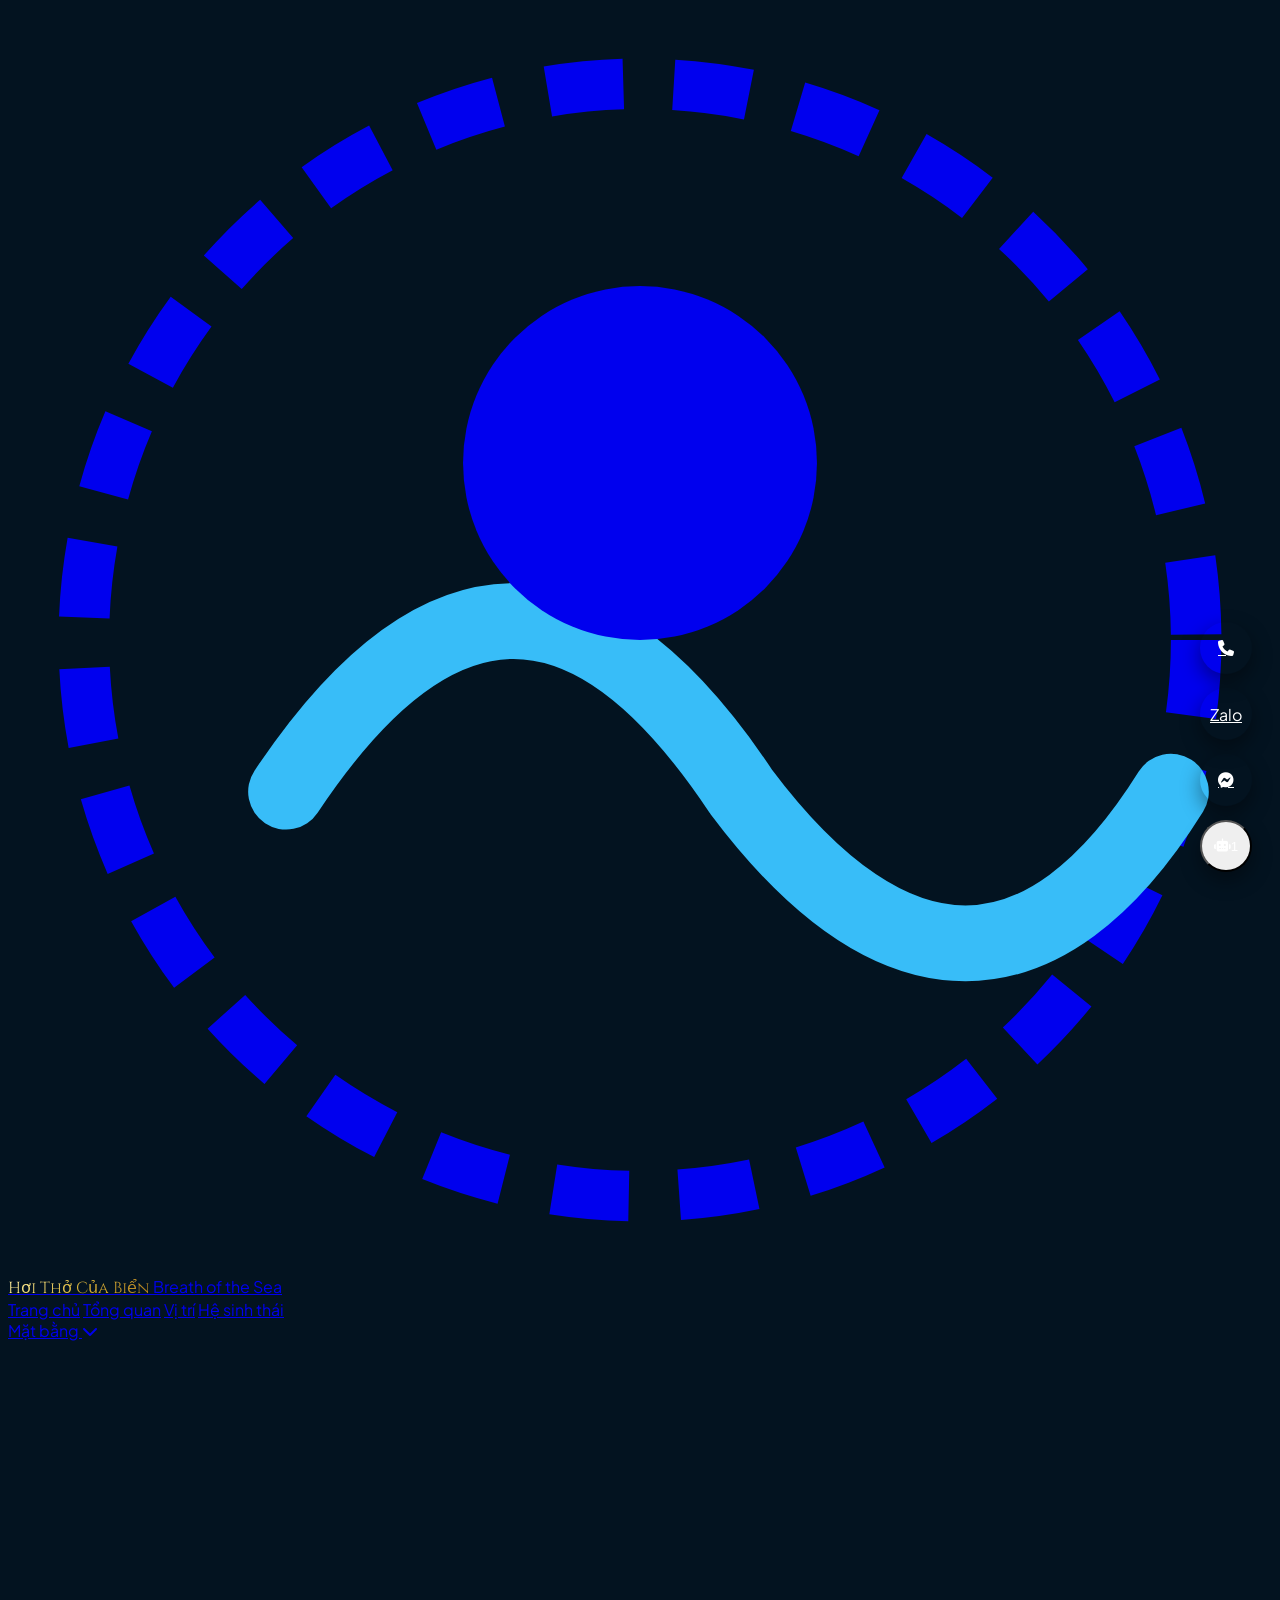
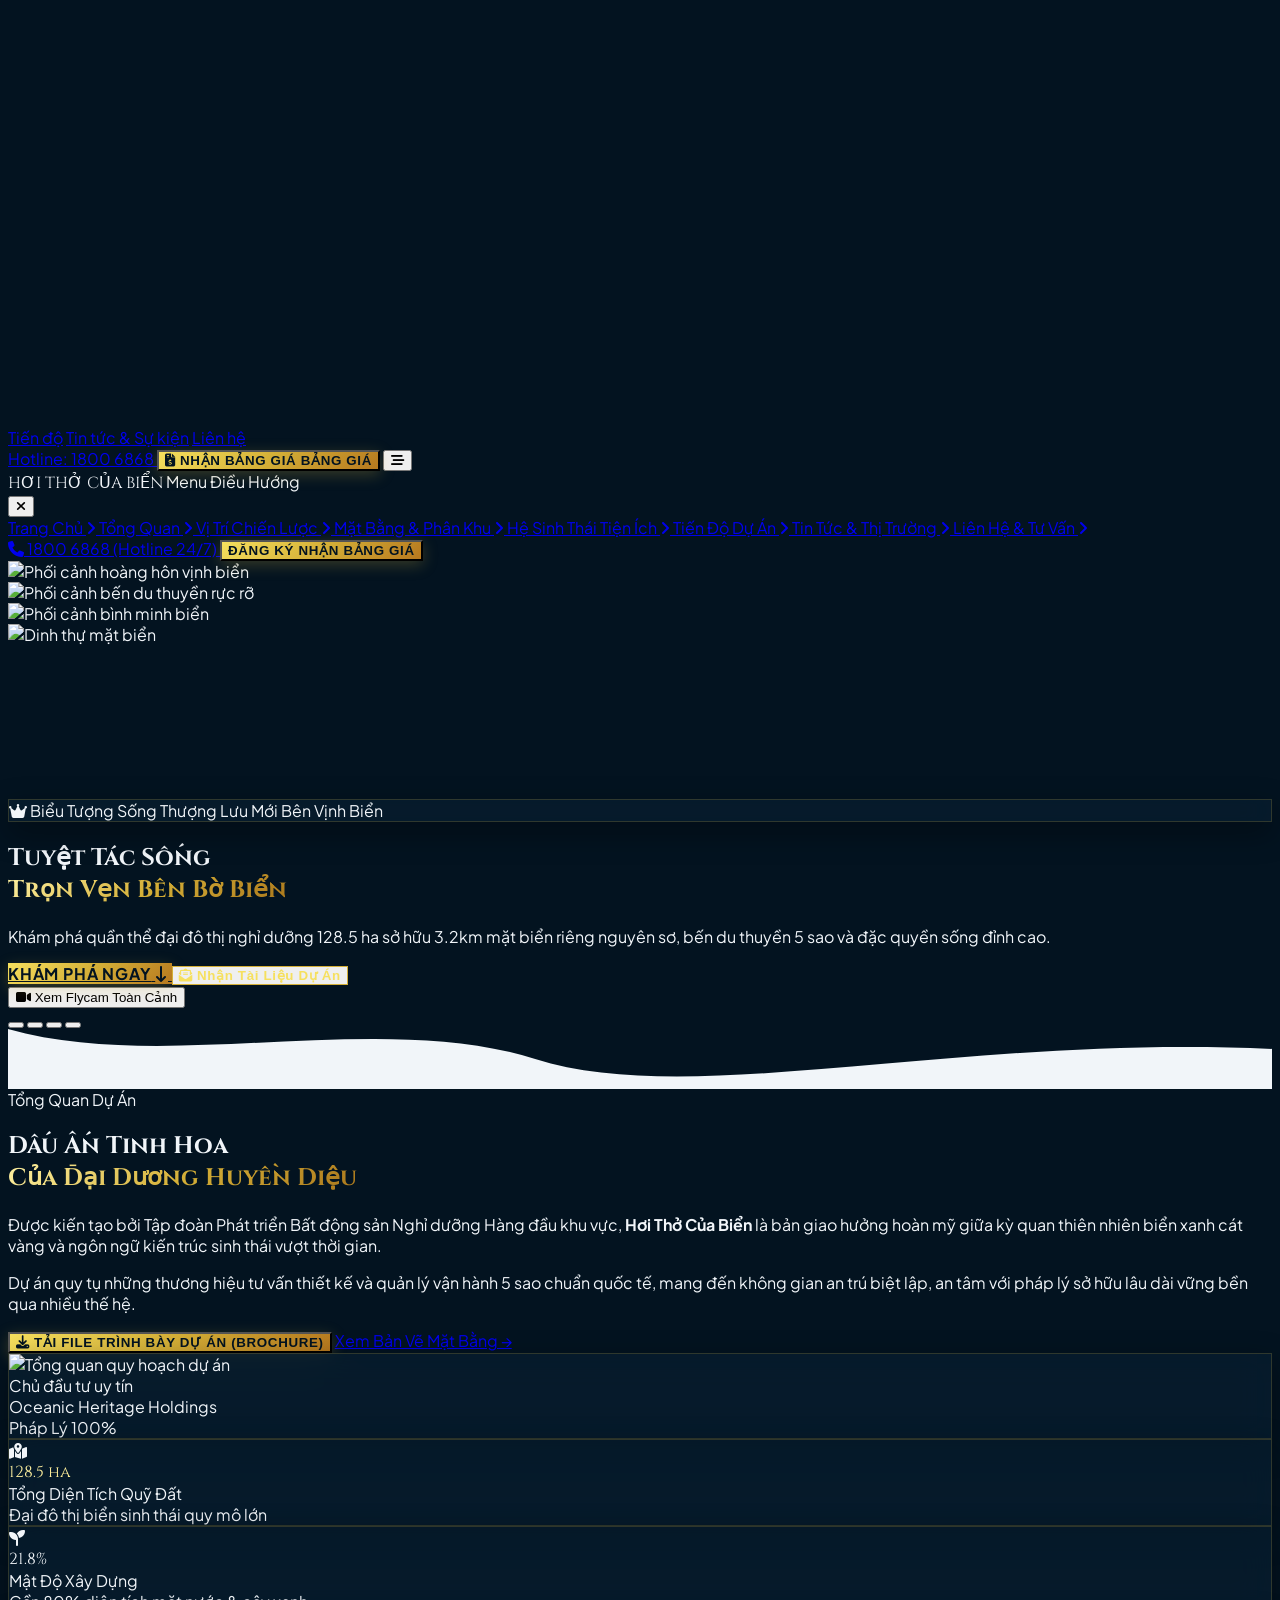
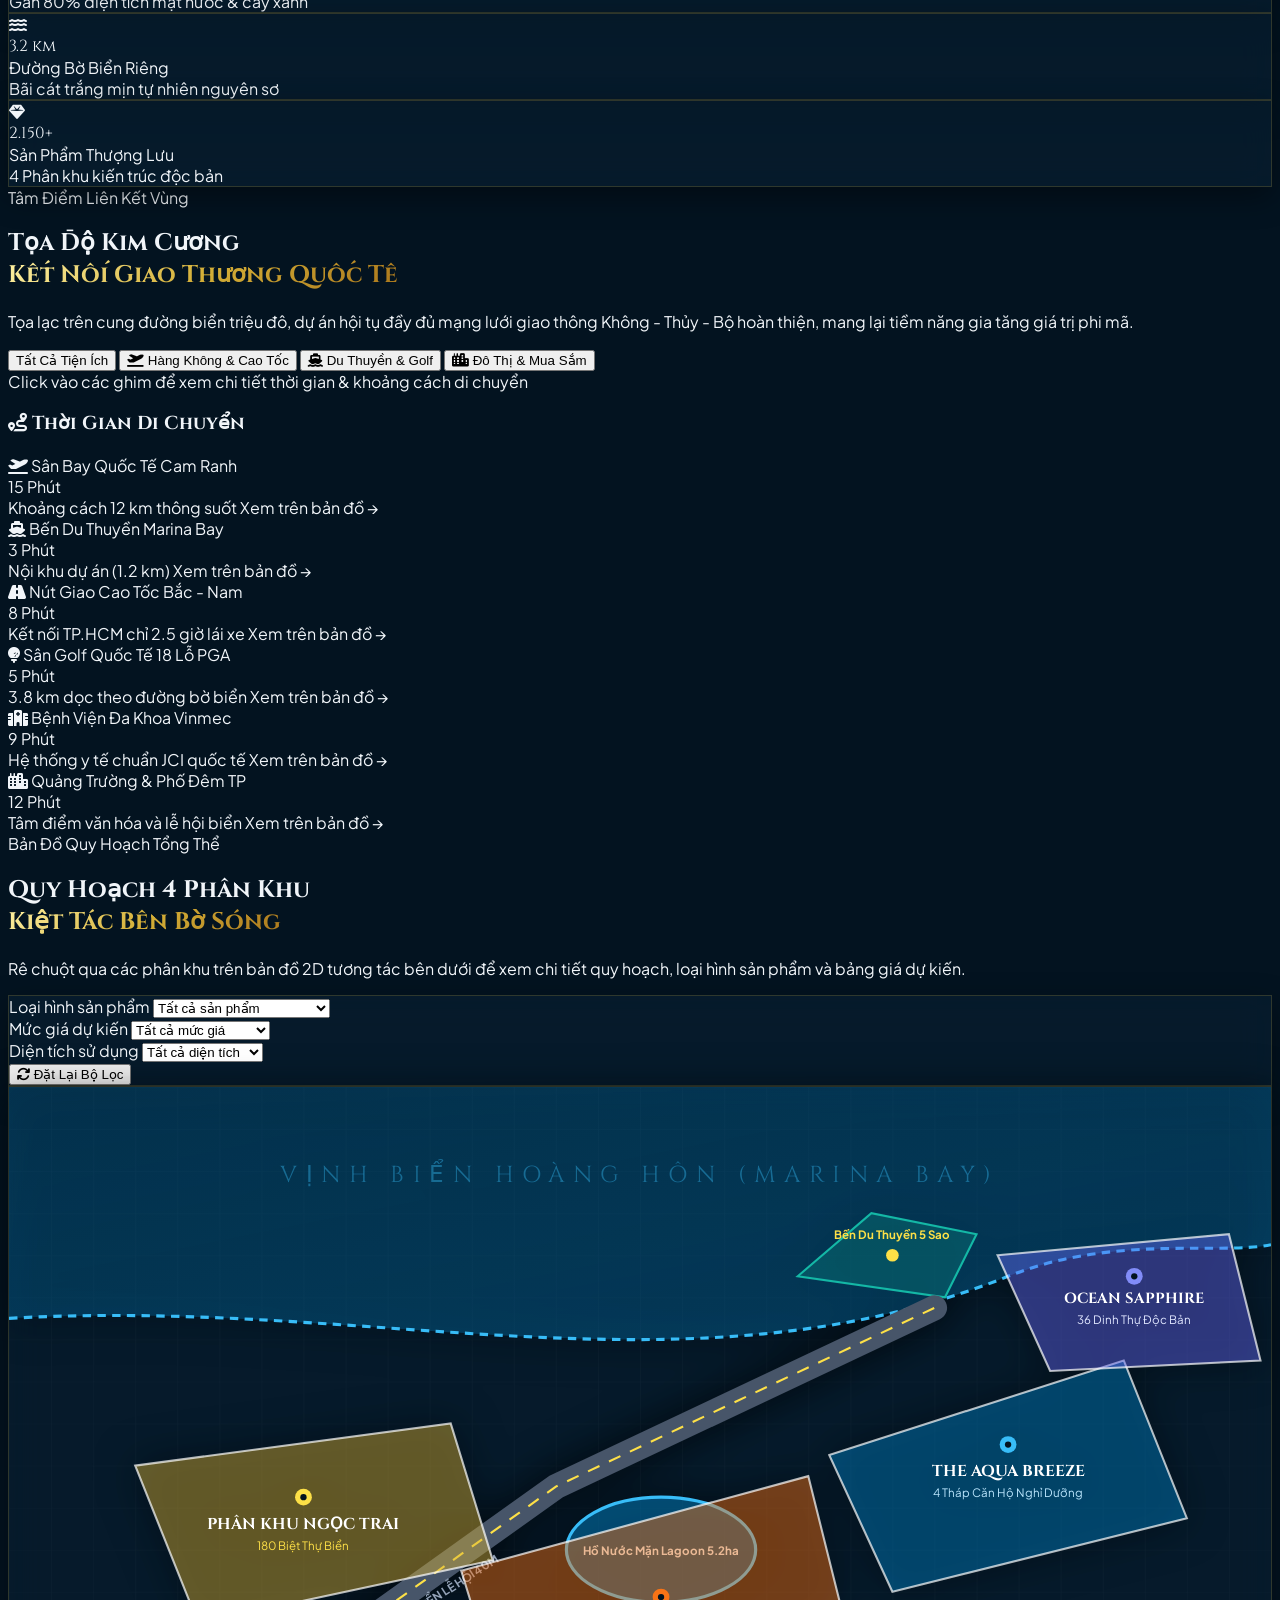
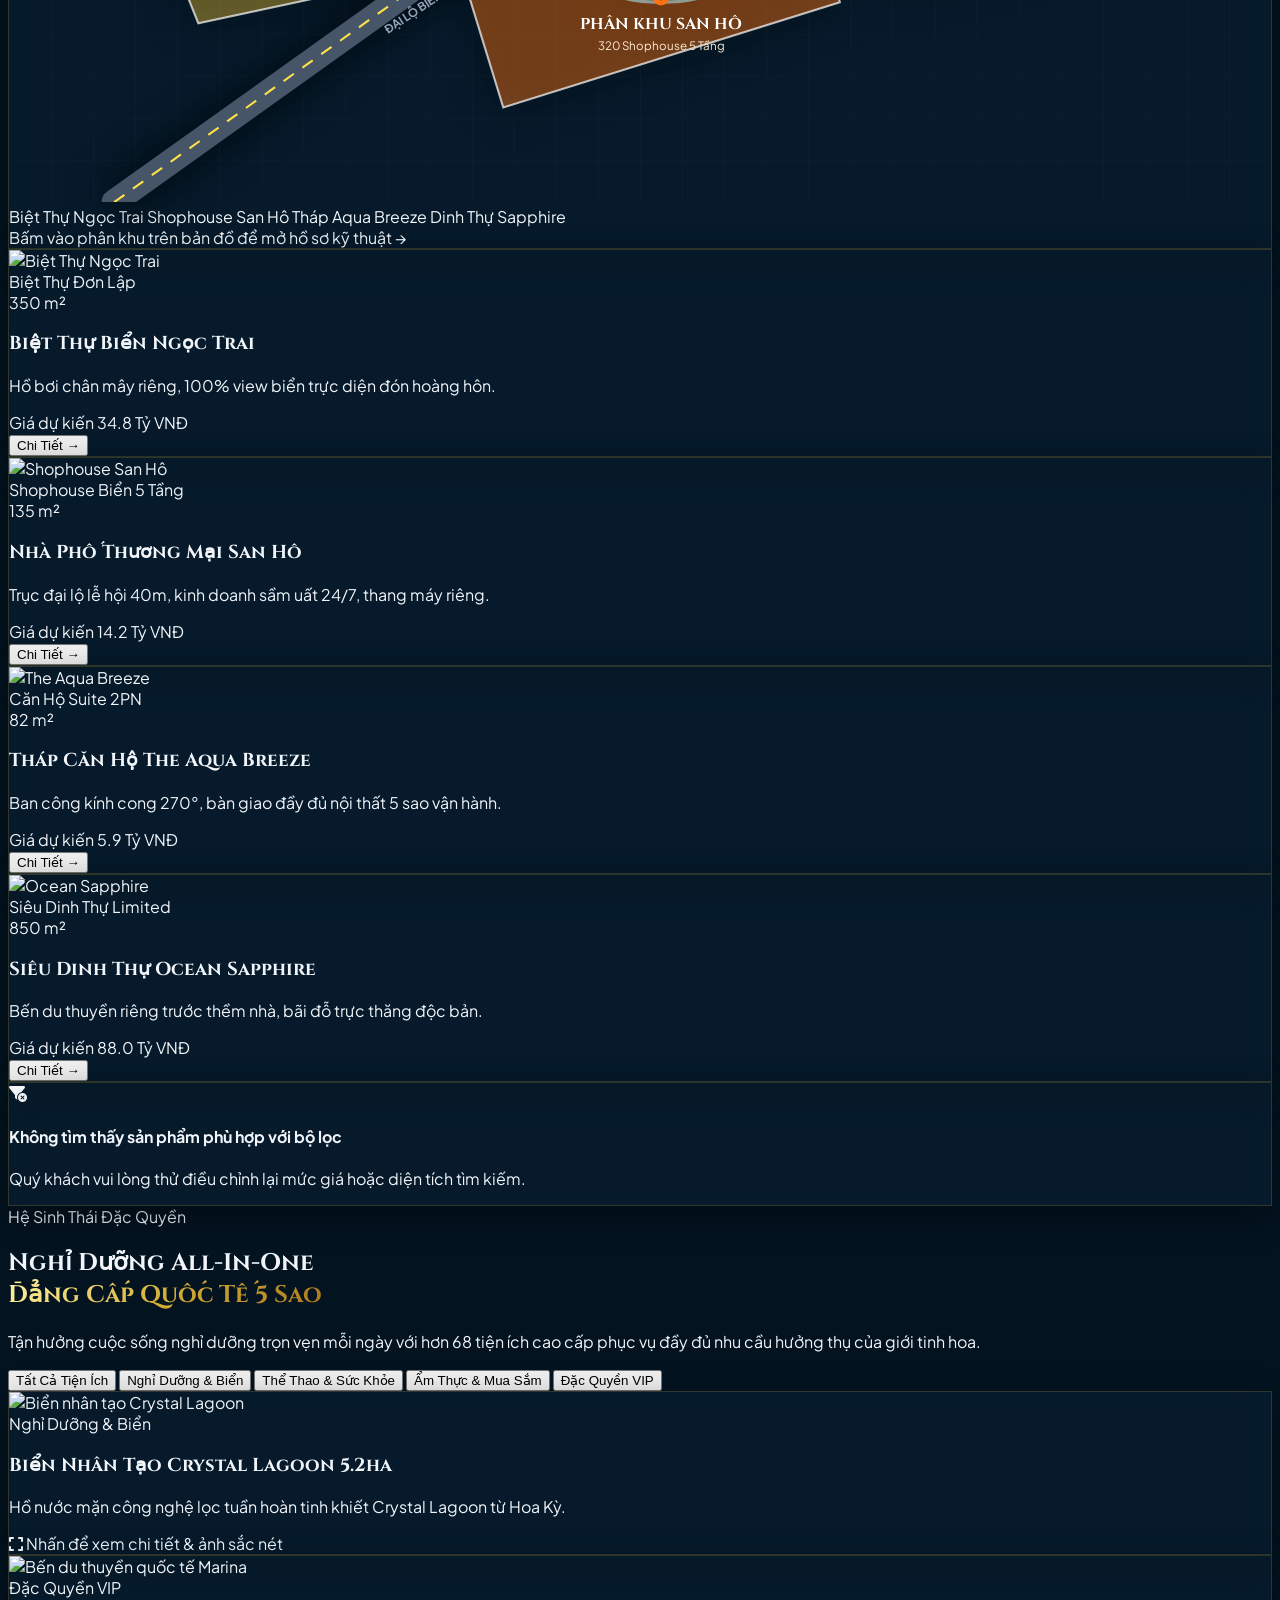
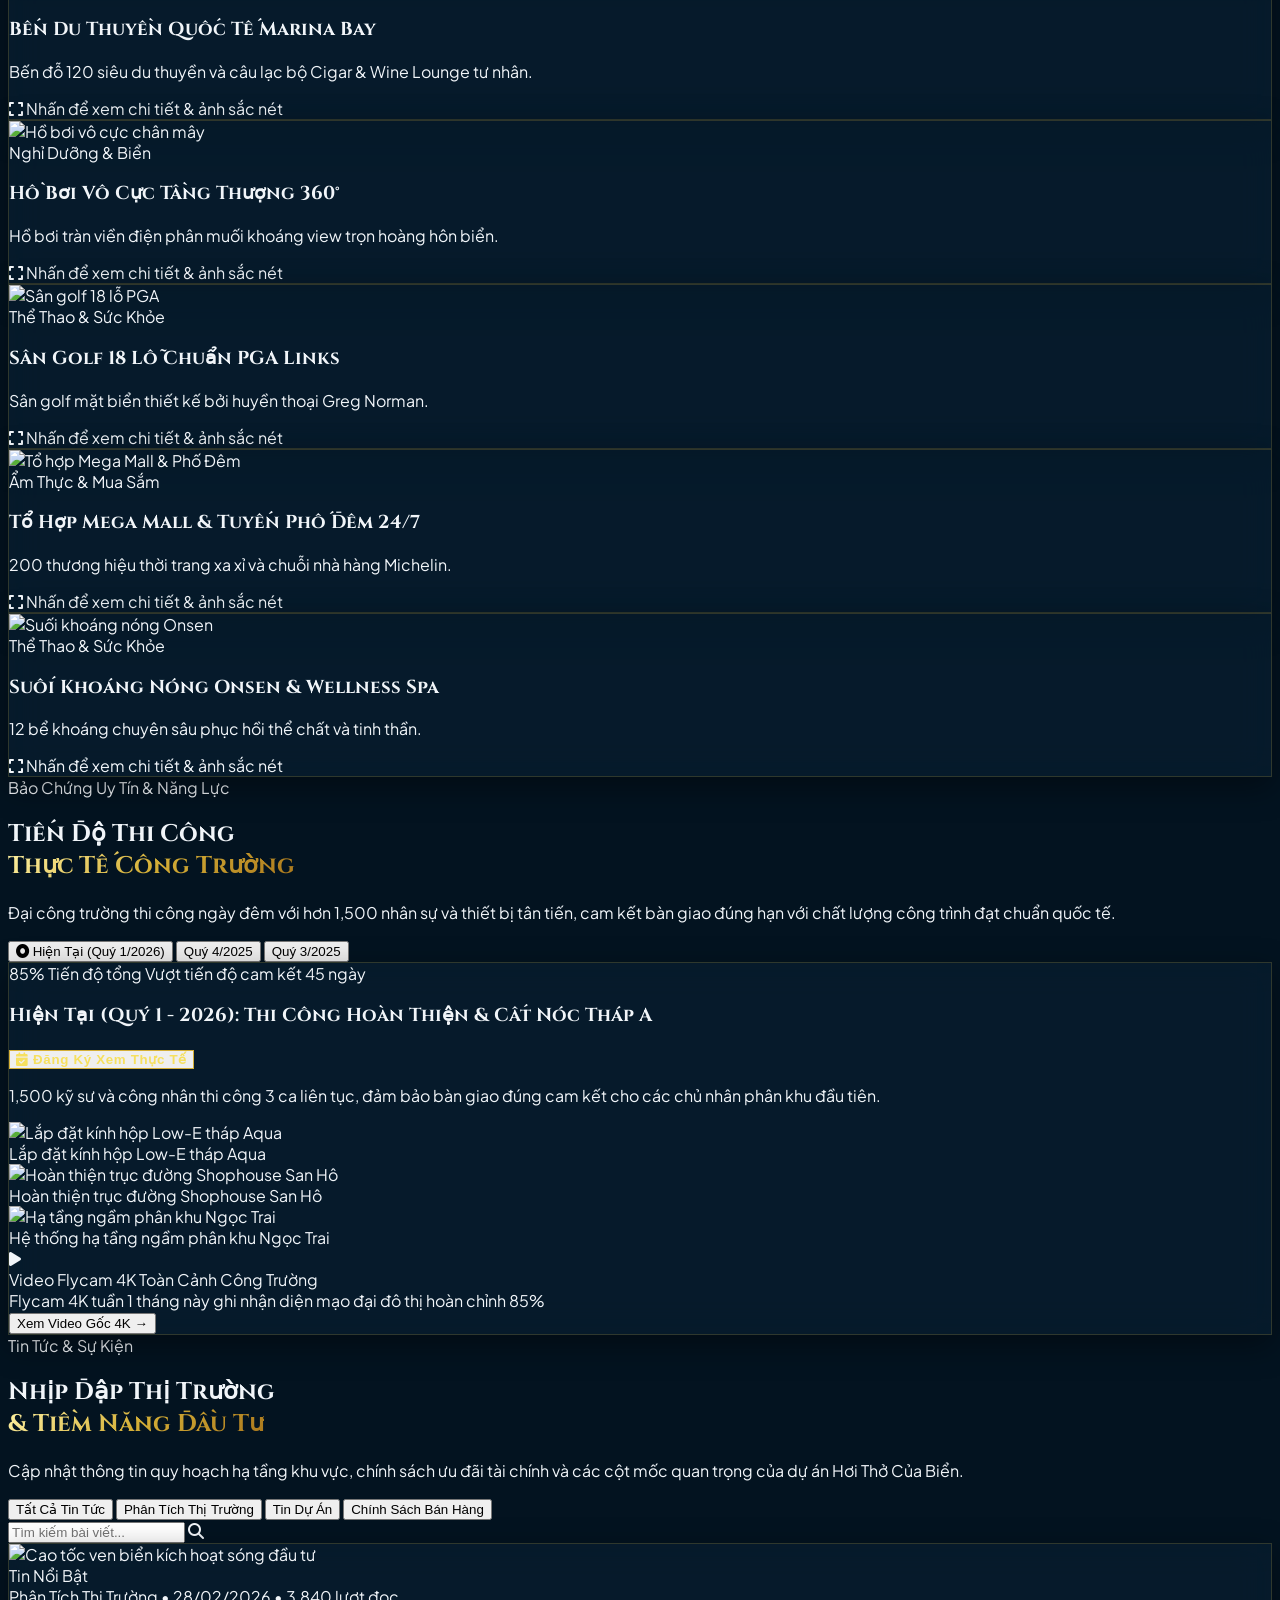
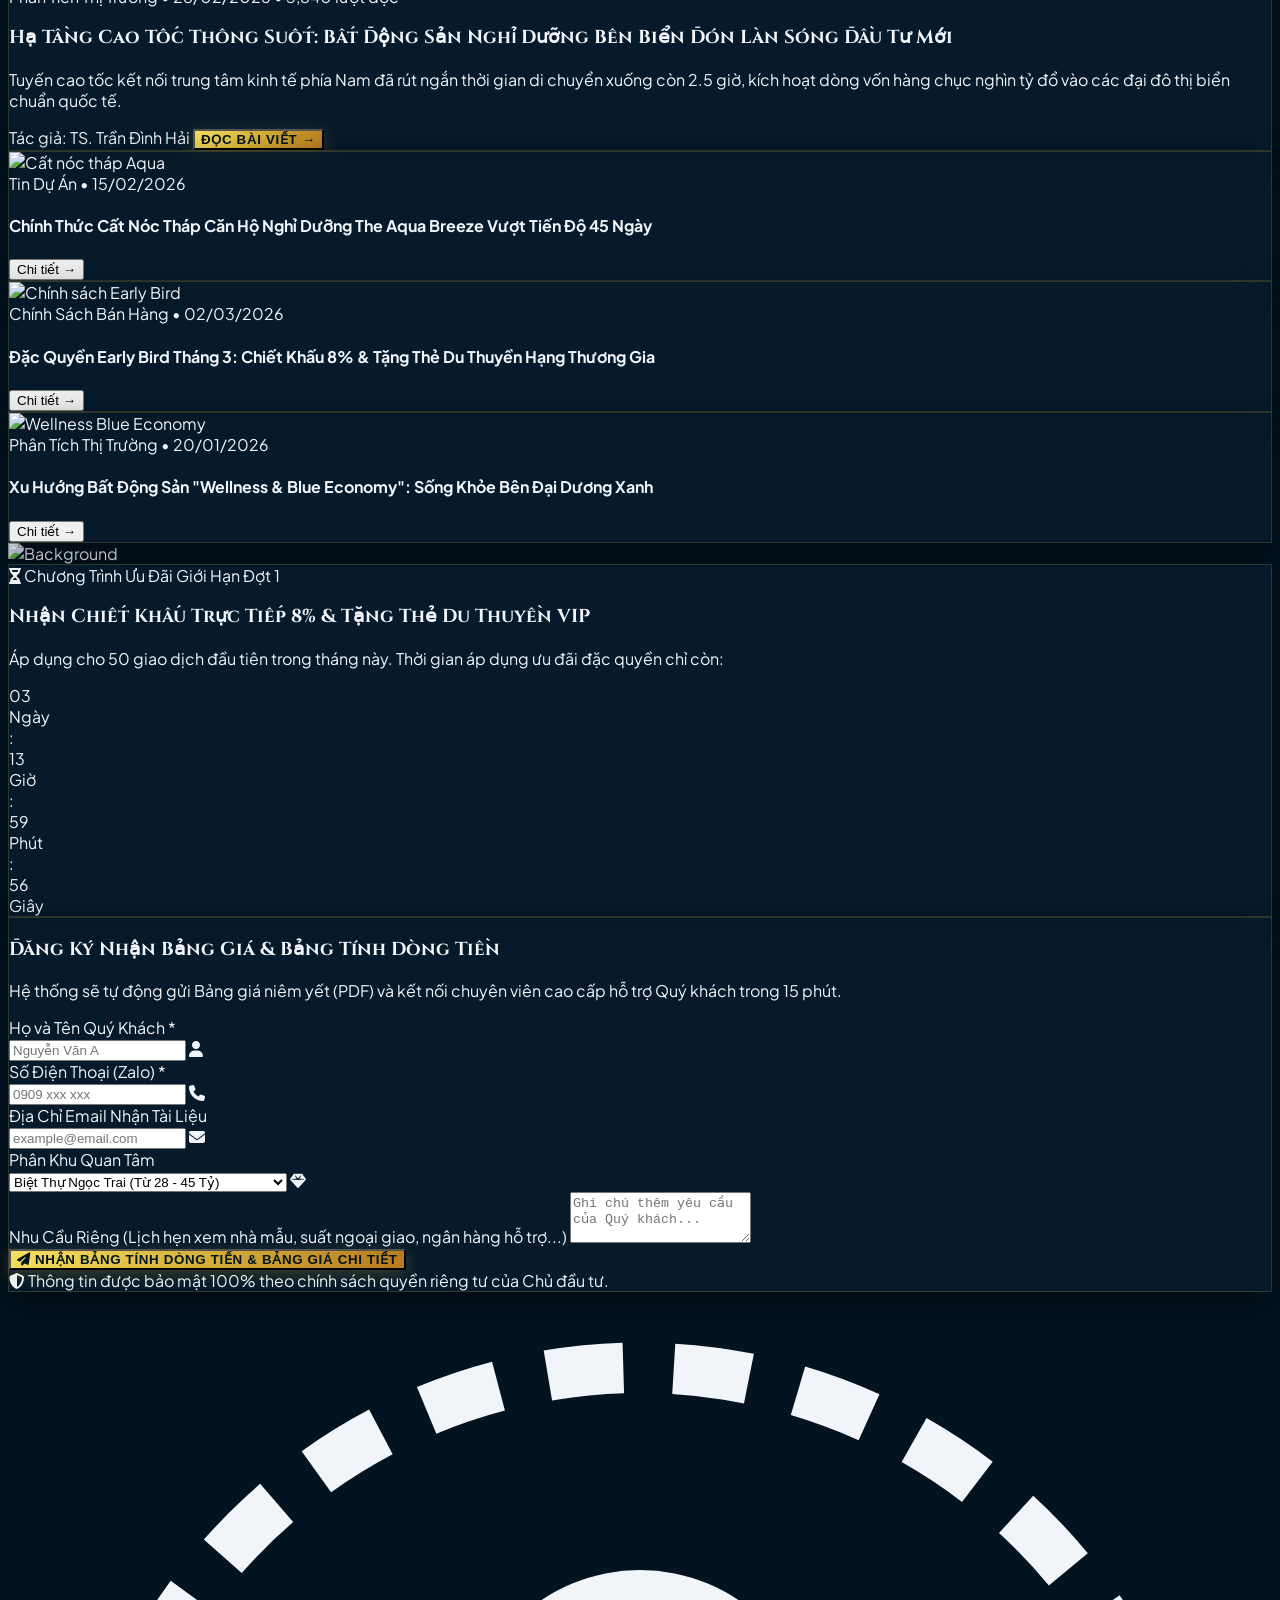
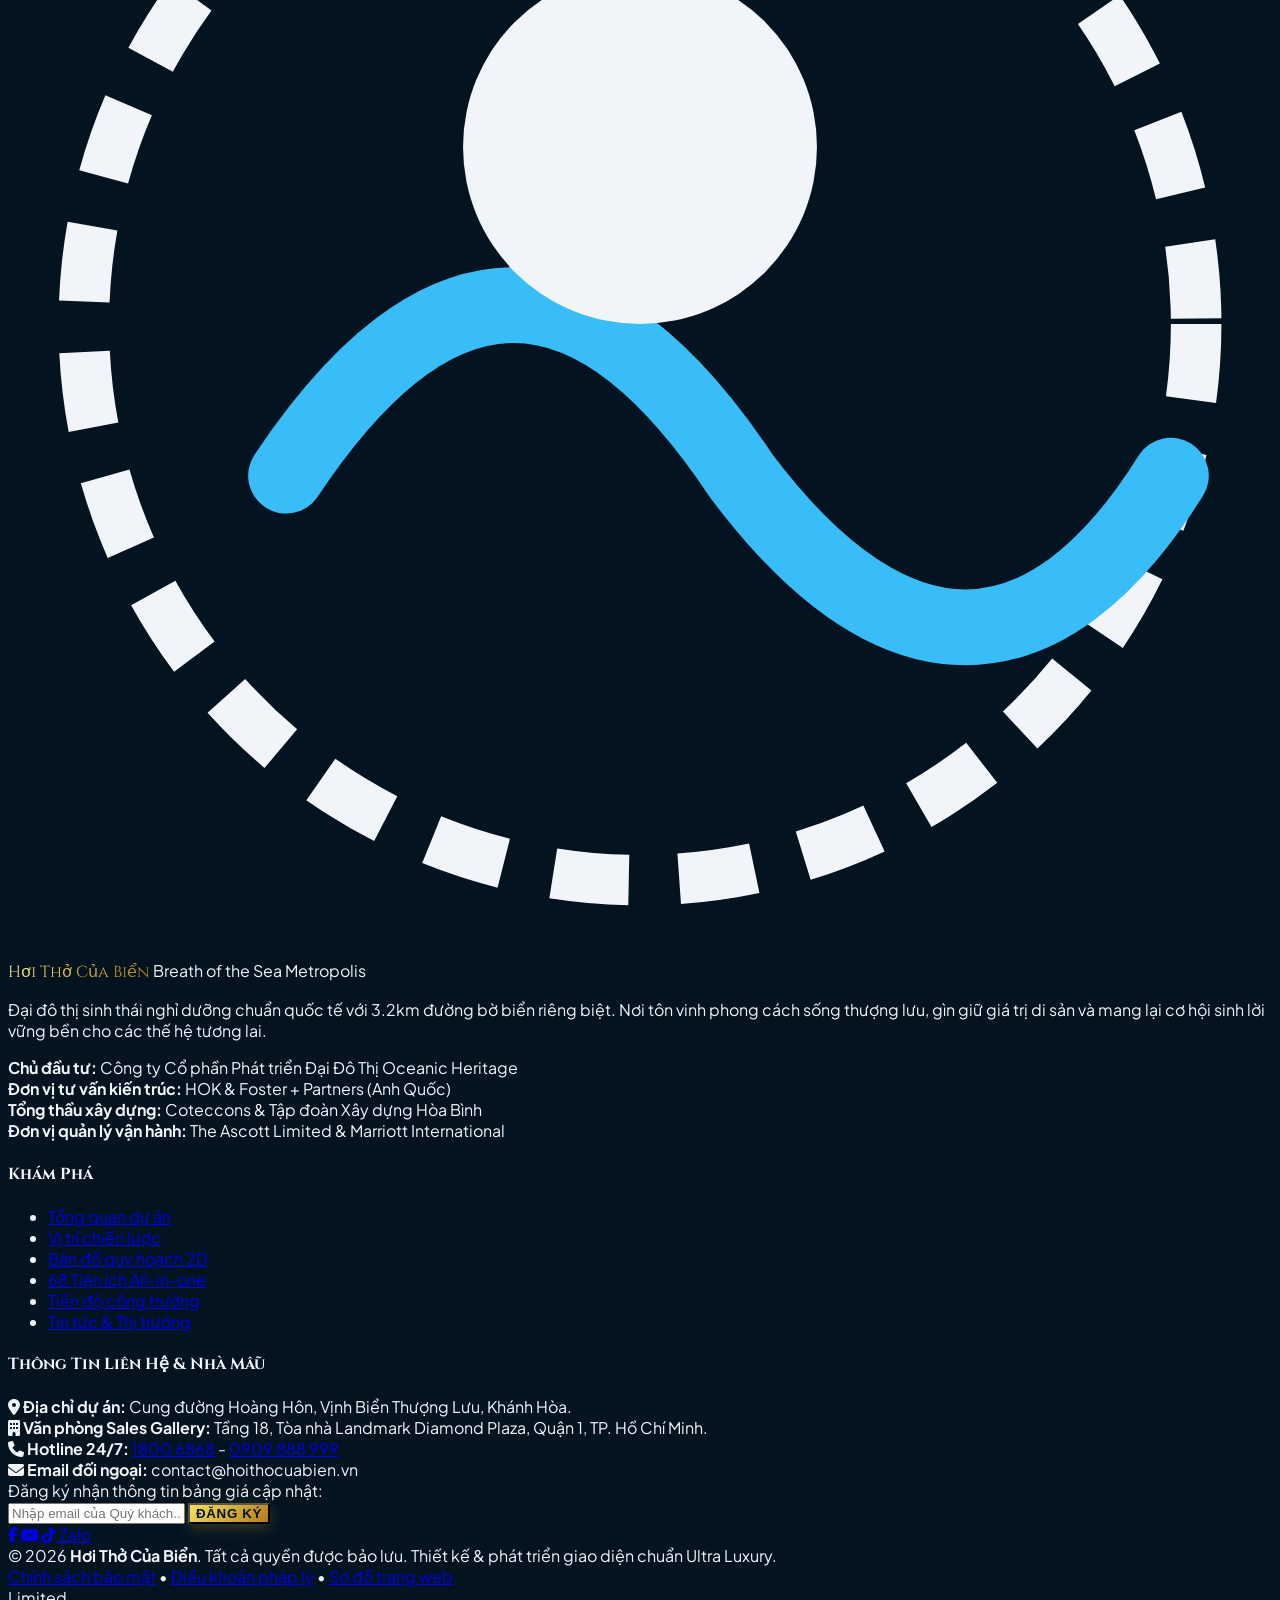
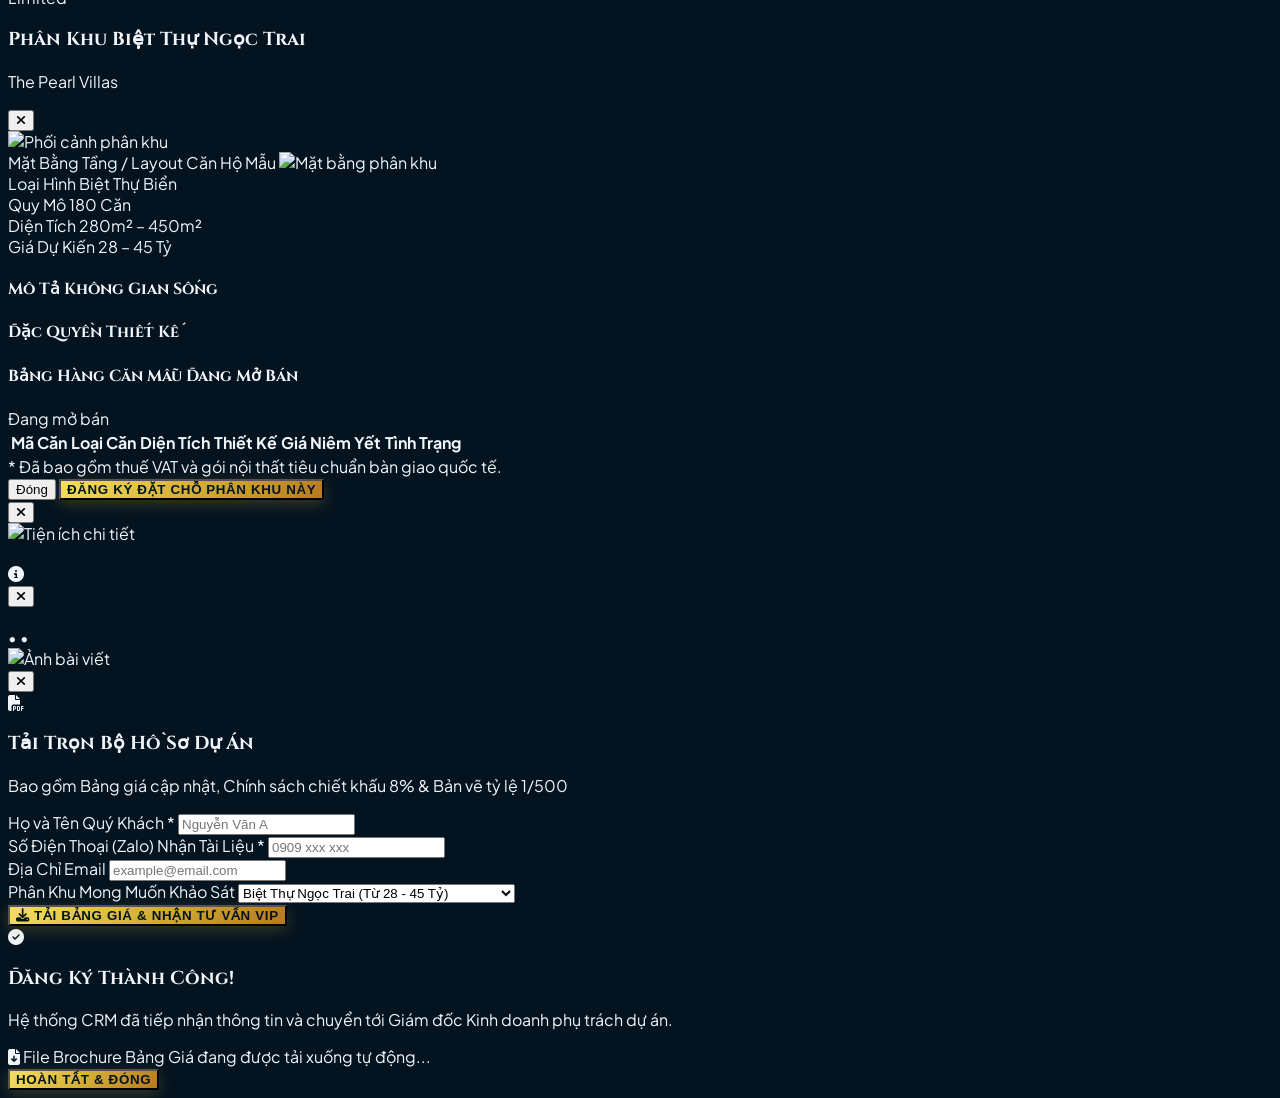
==== index.html @ 47a0d88a "First commit" ====
<!DOCTYPE html>
<html lang="vi" class="scroll-smooth">
<head>
  <meta charset="UTF-8">
  <meta name="viewport" content="width=device-width, initial-scale=1.0">
  <title>Hơi Thở Của Biển | Đại Đô Thị Nghỉ Dưỡng Bên Bờ Đại Dương</title>
  <meta name="description" content="Tuyệt tác đô thị nghỉ dưỡng bên bờ đại dương - Hơi Thở Của Biển. Sở hữu 3.2km mặt biển riêng, bến du thuyền quốc tế, sân golf 18 lỗ và hệ sinh thái all-in-one chuẩn thượng lưu.">
  <meta name="keywords" content="Hơi Thở Của Biển, bất động sản nghỉ dưỡng, biệt thự biển, shophouse biển, dinh thự du thuyền, căn hộ condotel">
  
  <!-- Favicon -->
  <link rel="icon" type="image/svg+xml" href="data:image/svg+xml,<svg xmlns='http://www.w3.org/2000/svg' viewBox='0 0 100 100'><circle cx='50' cy='50' r='46' fill='%23082032' stroke='%23D4AF37' stroke-width='4'/><path d='M25 60 C35 45, 45 45, 55 60 C65 75, 75 75, 85 60' stroke='%2338BDF8' stroke-width='5' fill='none' stroke-linecap='round'/><circle cx='50' cy='36' r='12' fill='%23D4AF37'/></svg>">

  <!-- Google Fonts: Cinzel (Luxury Serif) & Plus Jakarta Sans (Modern Body) -->
  <link rel="preconnect" href="https://fonts.googleapis.com">
  <link rel="preconnect" href="https://fonts.gstatic.com" crossorigin>
  <link href="https://fonts.googleapis.com/css2?family=Cinzel:wght@400;600;700;800;900&family=Plus+Jakarta+Sans:ital,wght@0,300;0,400;0,500;0,600;0,700;0,800;1,400&display=swap" rel="stylesheet">

  <!-- FontAwesome 6 Icons -->
  <link rel="stylesheet" href="https://cdnjs.cloudflare.com/ajax/libs/font-awesome/6.5.1/css/all.min.css">

  <!-- Leaflet CSS for Map -->
  <link rel="stylesheet" href="https://unpkg.com/leaflet@1.9.4/dist/leaflet.css" />

  <!-- Tailwind CSS CDN -->
  <script src="https://cdn.tailwindcss.com"></script>
  <script>
    tailwind.config = {
      theme: {
        extend: {
          colors: {
            ocean: {
              950: '#031320',
              900: '#082032',
              800: '#0d2e4d',
              700: '#14426d',
              500: '#0284c7',
              400: '#38bdf8',
            },
            gold: {
              300: '#fef08a',
              400: '#facc15',
              500: '#d4af37',
              600: '#ca8a04',
              700: '#a16207',
            }
          },
          fontFamily: {
            heading: ['Cinzel', 'serif'],
            body: ['Plus Jakarta Sans', 'sans-serif'],
          }
        }
      }
    }
  </script>

  <!-- Custom Master Stylesheet -->
  <link rel="stylesheet" href="css/style.css">
</head>

<body class="bg-ocean-950 text-slate-100 font-body selection:bg-gold-500 selection:text-ocean-950">

  <!-- ==========================================================================
       MODULE 01: HEADER (ĐẦU TRANG & MEGA MENU)
       ========================================================================== -->
  <header id="main-header" class="fixed top-0 left-0 right-0 z-50 transition-all duration-300 py-4 px-4 md:px-8 bg-ocean-950/70 backdrop-blur-md border-b border-gold-500/10">
    <div class="max-w-7xl mx-auto flex items-center justify-between">
      
      <!-- Brand Logo -->
      <a href="#hero" class="flex items-center gap-3 group">
        <div class="w-11 h-11 rounded-full border border-gold-500/40 bg-gradient-to-tr from-ocean-900 to-ocean-800 flex items-center justify-center shadow-lg group-hover:border-gold-400 transition-colors">
          <svg class="w-6 h-6 text-gold-400" viewBox="0 0 100 100" fill="none">
            <circle cx="50" cy="50" r="44" stroke="currentColor" stroke-width="4" stroke-dasharray="6 4"/>
            <path d="M22 62 C34 44, 46 44, 58 62 C70 78, 82 78, 92 62" stroke="#38BDF8" stroke-width="6" stroke-linecap="round"/>
            <circle cx="50" cy="36" r="14" fill="currentColor"/>
          </svg>
        </div>
        <div class="flex flex-col">
          <span class="font-heading font-extrabold text-base md:text-xl tracking-wider text-gold-gradient uppercase leading-none">
            Hơi Thở Của Biển
          </span>
          <span class="text-[10px] uppercase tracking-[0.25em] text-sky-300/80 font-medium">
            Breath of the Sea
          </span>
        </div>
      </a>

      <!-- Desktop Navigation Menu -->
      <nav class="hidden lg:flex items-center gap-7 text-sm font-medium tracking-wide text-slate-200">
        <a href="index.html" class="text-gold-400 font-bold transition-colors py-2 border-b-2 border-gold-400">Trang chủ</a>
        <a href="tong-quan.html" class="hover:text-gold-400 transition-colors py-2">Tổng quan</a>
        <a href="vi-tri.html" class="hover:text-gold-400 transition-colors py-2">Vị trí</a>
        <a href="tien-ich.html" class="hover:text-gold-400 transition-colors py-2">Hệ sinh thái</a>
        
        <!-- MEGA MENU TRIGGER: MẶT BẰNG PHÂN KHU -->
        <div class="has-mega-menu group py-2">
          <a href="mat-bang.html" class="flex items-center gap-1.5 hover:text-gold-400 transition-colors">
            <span>Mặt bằng</span>
            <i class="fa-solid fa-chevron-down text-[10px] text-gold-500 group-hover:rotate-180 transition-transform duration-300"></i>
          </a>
          
          <!-- MEGA MENU DROPDOWN CONTAINER -->
          <div class="mega-menu absolute left-1/2 -translate-x-1/2 top-full w-full max-w-6xl px-4 pt-3">
            <div class="glass-panel rounded-2xl p-6 shadow-2xl border border-gold-500/30">
              <div class="flex items-center justify-between pb-4 mb-4 border-b border-slate-700/60">
                <div>
                  <h4 class="font-heading font-bold text-amber-300 text-lg">Mặt Bằng Quy Hoạch Đại Đô Thị</h4>
                  <p class="text-xs text-slate-300">Bấm vào phân khu để xem chi tiết bản vẽ quy hoạch, diện tích và bảng giá</p>
                </div>
                <a href="mat-bang.html" class="text-xs font-semibold text-sky-400 hover:text-sky-300 flex items-center gap-1">
                  Xem trang Mặt bằng đầy đủ &rarr;
                </a>
              </div>
              <div class="grid grid-cols-4 gap-4">
                
                <!-- Mega Item 1 -->
                <a href="mat-bang.html#ngoc-trai" class="group/sub rounded-xl overflow-hidden bg-slate-900/80 border border-slate-700/60 hover:border-gold-400 transition-all p-3 flex flex-col">
                  <div class="relative h-28 rounded-lg overflow-hidden mb-2.5">
                    <img src="https://images.unsplash.com/photo-1613490493576-7fde63acd811?auto=format&fit=crop&w=600&q=80" alt="Biệt thự Ngọc Trai" class="w-full h-full object-cover group-hover/sub:scale-110 transition-transform duration-500">
                    <span class="absolute top-2 left-2 px-2 py-0.5 rounded text-[10px] font-bold bg-amber-500 text-slate-950 uppercase">180 Căn</span>
                  </div>
                  <h5 class="font-bold text-sm text-white group-hover/sub:text-gold-400 transition-colors">Biệt Thự Ngọc Trai</h5>
                  <p class="text-[11px] text-slate-400 mb-2">Đơn Lập & Song Lập hướng biển</p>
                  <span class="text-xs font-mono font-bold text-amber-300 mt-auto">Từ 28 - 45 Tỷ</span>
                </a>

                <!-- Mega Item 2 -->
                <a href="mat-bang.html#san-ho" class="group/sub rounded-xl overflow-hidden bg-slate-900/80 border border-slate-700/60 hover:border-gold-400 transition-all p-3 flex flex-col">
                  <div class="relative h-28 rounded-lg overflow-hidden mb-2.5">
                    <img src="https://images.unsplash.com/photo-1512917774080-9991f1c4c750?auto=format&fit=crop&w=600&q=80" alt="Shophouse San Hô" class="w-full h-full object-cover group-hover/sub:scale-110 transition-transform duration-500">
                    <span class="absolute top-2 left-2 px-2 py-0.5 rounded text-[10px] font-bold bg-orange-500 text-white uppercase">320 Căn</span>
                  </div>
                  <h5 class="font-bold text-sm text-white group-hover/sub:text-gold-400 transition-colors">Shophouse San Hô</h5>
                  <p class="text-[11px] text-slate-400 mb-2">Phố đi bộ thương mại 5 tầng</p>
                  <span class="text-xs font-mono font-bold text-amber-300 mt-auto">Từ 12.5 - 19 Tỷ</span>
                </a>

                <!-- Mega Item 3 -->
                <a href="mat-bang.html#aqua-breeze" class="group/sub rounded-xl overflow-hidden bg-slate-900/80 border border-slate-700/60 hover:border-gold-400 transition-all p-3 flex flex-col">
                  <div class="relative h-28 rounded-lg overflow-hidden mb-2.5">
                    <img src="https://images.unsplash.com/photo-1545324418-cc1a3fa10c00?auto=format&fit=crop&w=600&q=80" alt="The Aqua Breeze" class="w-full h-full object-cover group-hover/sub:scale-110 transition-transform duration-500">
                    <span class="absolute top-2 left-2 px-2 py-0.5 rounded text-[10px] font-bold bg-sky-500 text-white uppercase">4 Tòa Tháp</span>
                  </div>
                  <h5 class="font-bold text-sm text-white group-hover/sub:text-gold-400 transition-colors">The Aqua Breeze</h5>
                  <p class="text-[11px] text-slate-400 mb-2">Căn hộ & Sky Villa vô cực</p>
                  <span class="text-xs font-mono font-bold text-amber-300 mt-auto">Từ 3.8 - 11.5 Tỷ</span>
                </a>

                <!-- Mega Item 4 -->
                <a href="mat-bang.html#ocean-sapphire" class="group/sub rounded-xl overflow-hidden bg-slate-900/80 border border-slate-700/60 hover:border-gold-400 transition-all p-3 flex flex-col">
                  <div class="relative h-28 rounded-lg overflow-hidden mb-2.5">
                    <img src="https://images.unsplash.com/photo-1512915922686-57c11dde9b6b?auto=format&fit=crop&w=600&q=80" alt="Ocean Sapphire" class="w-full h-full object-cover group-hover/sub:scale-110 transition-transform duration-500">
                    <span class="absolute top-2 left-2 px-2 py-0.5 rounded text-[10px] font-bold bg-indigo-500 text-white uppercase">36 Dinh Thự</span>
                  </div>
                  <h5 class="font-bold text-sm text-white group-hover/sub:text-gold-400 transition-colors">Ocean Sapphire</h5>
                  <p class="text-[11px] text-slate-400 mb-2">Dinh thự có bến du thuyền riêng</p>
                  <span class="text-xs font-mono font-bold text-amber-300 mt-auto">Từ 68 - 135 Tỷ</span>
                </a>

              </div>
            </div>
          </div>
        </div>

        <a href="tien-do.html" class="hover:text-gold-400 transition-colors py-2">Tiến độ</a>
        <a href="tin-tuc.html" class="hover:text-gold-400 transition-colors py-2">Tin tức & Sự kiện</a>
        <a href="lien-he.html" class="hover:text-gold-400 transition-colors py-2">Liên hệ</a>
      </nav>

      <!-- Right Header Actions: Hotline & CTA -->
      <div class="flex items-center gap-3 md:gap-5">
        
        <!-- Online Hotline with pulsing ring -->
        <a href="tel:18006868" class="hidden sm:flex items-center gap-2 px-3 py-1.5 rounded-full border border-gold-500/40 bg-ocean-900/80 hover:bg-gold-500/10 transition-all text-xs font-semibold text-slate-200">
          <span class="w-2.5 h-2.5 rounded-full bg-emerald-400 animate-ping"></span>
          <span class="text-slate-400">Hotline:</span>
          <span class="text-amber-300 font-mono tracking-wider font-bold">1800 6868</span>
        </a>

        <!-- CTA Button: Tải Bảng Giá -->
        <button data-open-lead-modal class="btn-gold px-4 md:px-5 py-2.5 rounded-full text-xs md:text-sm flex items-center gap-2">
          <i class="fa-solid fa-file-invoice-dollar"></i>
          <span class="hidden md:inline">Nhận Bảng Giá</span>
          <span class="md:hidden">Bảng Giá</span>
        </button>

        <!-- Mobile Menu Toggle Button -->
        <button id="mobile-menu-btn" class="lg:hidden w-10 h-10 rounded-xl bg-ocean-900 border border-slate-700 flex items-center justify-center text-slate-200 hover:text-gold-400" aria-label="Mở menu">
          <i class="fa-solid fa-bars-staggered text-lg"></i>
        </button>
      </div>

    </div>
  </header>

  <!-- Mobile Drawer Menu -->
  <div id="mobile-menu-drawer" class="fixed inset-y-0 right-0 w-80 max-w-[85vw] bg-ocean-950/95 backdrop-blur-2xl z-50 border-l border-gold-500/20 shadow-2xl p-6 flex flex-col justify-between transform translate-x-full transition-transform duration-300">
    <div>
      <div class="flex items-center justify-between pb-6 border-b border-slate-800">
        <div class="flex flex-col">
          <span class="font-heading font-bold text-amber-300">HƠI THỞ CỦA BIỂN</span>
          <span class="text-[10px] text-sky-400 tracking-wider uppercase">Menu Điều Hướng</span>
        </div>
        <button id="mobile-close-btn" class="w-8 h-8 rounded-lg bg-slate-800 flex items-center justify-center text-slate-400 hover:text-white">
          <i class="fa-solid fa-xmark"></i>
        </button>
      </div>

      <nav class="flex flex-col gap-4 mt-6 text-sm font-medium">
        <a href="index.html" class="mobile-nav-link text-gold-400 font-bold py-1 flex items-center justify-between">
          <span>Trang Chủ</span> <i class="fa-solid fa-angle-right text-xs text-slate-600"></i>
        </a>
        <a href="tong-quan.html" class="mobile-nav-link text-slate-200 hover:text-gold-400 py-1 flex items-center justify-between">
          <span>Tổng Quan</span> <i class="fa-solid fa-angle-right text-xs text-slate-600"></i>
        </a>
        <a href="vi-tri.html" class="mobile-nav-link text-slate-200 hover:text-gold-400 py-1 flex items-center justify-between">
          <span>Vị Trí Chiến Lược</span> <i class="fa-solid fa-angle-right text-xs text-slate-600"></i>
        </a>
        <a href="mat-bang.html" class="mobile-nav-link text-slate-200 hover:text-gold-400 py-1 flex items-center justify-between">
          <span>Mặt Bằng & Phân Khu</span> <i class="fa-solid fa-angle-right text-xs text-slate-600"></i>
        </a>
        <a href="tien-ich.html" class="mobile-nav-link text-slate-200 hover:text-gold-400 py-1 flex items-center justify-between">
          <span>Hệ Sinh Thái Tiện Ích</span> <i class="fa-solid fa-angle-right text-xs text-slate-600"></i>
        </a>
        <a href="tien-do.html" class="mobile-nav-link text-slate-200 hover:text-gold-400 py-1 flex items-center justify-between">
          <span>Tiến Độ Dự Án</span> <i class="fa-solid fa-angle-right text-xs text-slate-600"></i>
        </a>
        <a href="tin-tuc.html" class="mobile-nav-link text-slate-200 hover:text-gold-400 py-1 flex items-center justify-between">
          <span>Tin Tức & Thị Trường</span> <i class="fa-solid fa-angle-right text-xs text-slate-600"></i>
        </a>
        <a href="lien-he.html" class="mobile-nav-link text-slate-200 hover:text-gold-400 py-1 flex items-center justify-between">
          <span>Liên Hệ & Tư Vấn</span> <i class="fa-solid fa-angle-right text-xs text-slate-600"></i>
        </a>
      </nav>
    </div>

    <div class="space-y-3 pt-6 border-t border-slate-800">
      <a href="tel:18006868" class="flex items-center justify-center gap-2 py-3 rounded-xl bg-ocean-900 border border-gold-500/30 text-amber-300 font-bold text-sm">
        <i class="fa-solid fa-phone"></i> 1800 6868 (Hotline 24/7)
      </a>
      <button data-open-lead-modal class="btn-gold w-full py-3 rounded-xl text-center text-xs">
        Đăng Ký Nhận Bảng Giá
      </button>
    </div>
  </div>


  <!-- ==========================================================================
       MODULE 02: HERO SECTION (BANNER TOÀN MÀN HÌNH / SLIDER & FLYCAM)
       ========================================================================== -->
  <section id="hero" class="relative w-full h-screen min-h-[680px] overflow-hidden flex items-center justify-center">
    
    <!-- Hero Photo Slides -->
    <div id="hero-slider" class="absolute inset-0 w-full h-full">
      
      <!-- Slide 1: Hoàng hôn & Biệt thự biển -->
      <div class="hero-slide absolute inset-0 w-full h-full transition-opacity duration-1000 opacity-100 z-10">
        <img src="https://images.unsplash.com/photo-1540555700478-4be289fbecef?auto=format&fit=crop&w=2000&q=85" alt="Phối cảnh hoàng hôn vịnh biển" class="w-full h-full object-cover">
        <div class="absolute inset-0 bg-gradient-to-t from-ocean-950 via-ocean-950/40 to-ocean-950/30"></div>
      </div>

      <!-- Slide 2: Bến du thuyền đêm sang trọng -->
      <div class="hero-slide absolute inset-0 w-full h-full transition-opacity duration-1000 opacity-0 z-1">
        <img src="https://images.unsplash.com/photo-1569263979104-865ab7cd8d17?auto=format&fit=crop&w=2000&q=85" alt="Phối cảnh bến du thuyền rực rỡ" class="w-full h-full object-cover">
        <div class="absolute inset-0 bg-gradient-to-t from-ocean-950 via-ocean-950/40 to-ocean-950/30"></div>
      </div>

      <!-- Slide 3: Bình minh đại dương và bờ cát trắng -->
      <div class="hero-slide absolute inset-0 w-full h-full transition-opacity duration-1000 opacity-0 z-1">
        <img src="https://images.unsplash.com/photo-1507525428034-b723cf961d3e?auto=format&fit=crop&w=2000&q=85" alt="Phối cảnh bình minh biển" class="w-full h-full object-cover">
        <div class="absolute inset-0 bg-gradient-to-t from-ocean-950 via-ocean-950/40 to-ocean-950/30"></div>
      </div>

      <!-- Slide 4: Dinh thự độc bản mặt biển -->
      <div class="hero-slide absolute inset-0 w-full h-full transition-opacity duration-1000 opacity-0 z-1">
        <img src="https://images.unsplash.com/photo-1613490493576-7fde63acd811?auto=format&fit=crop&w=2000&q=85" alt="Dinh thự mặt biển" class="w-full h-full object-cover">
        <div class="absolute inset-0 bg-gradient-to-t from-ocean-950 via-ocean-950/40 to-ocean-950/30"></div>
      </div>

    </div>

    <!-- Video Flycam Background Simulation Overlay (Toggleable) -->
    <div id="hero-video-container" class="absolute inset-0 w-full h-full hidden z-20 overflow-hidden bg-black">
      <iframe class="w-full h-full object-cover scale-125 pointer-events-none" 
        src="https://www.youtube-nocookie.com/embed/dQw4w9WgXcQ?autoplay=1&mute=1&loop=1&playlist=dQw4w9WgXcQ&controls=0&showinfo=0&rel=0&enablejsapi=1" 
        title="Flycam video" frameborder="0">
      </iframe>
      <div class="absolute inset-0 bg-ocean-950/60 backdrop-blur-[2px]"></div>
    </div>

    <!-- Hero Content Overlay -->
    <div class="relative z-30 max-w-5xl mx-auto px-4 text-center mt-16 md:mt-20">
      
      <!-- Sub-badge -->
      <div class="inline-flex items-center gap-2 px-4 py-1.5 rounded-full glass-panel border-gold-500/40 text-amber-300 text-xs md:text-sm font-semibold tracking-wider uppercase mb-6 shadow-xl animate-bounce">
        <i class="fa-solid fa-crown text-gold-400"></i>
        <span>Biểu Tượng Sống Thượng Lưu Mới Bên Vịnh Biển</span>
      </div>

      <!-- Main Slogan -->
      <h1 class="font-heading font-extrabold text-4xl sm:text-6xl md:text-7xl lg:text-8xl tracking-tight leading-[1.08] text-white uppercase mb-6 drop-shadow-2xl">
        Tuyệt Tác Sống <br>
        <span class="text-gold-gradient">Trọn Vẹn Bên Bờ Biển</span>
      </h1>

      <!-- Subtitle Description -->
      <p class="max-w-2xl mx-auto text-base sm:text-lg md:text-xl text-slate-200/90 font-light leading-relaxed mb-10">
        Khám phá quần thể đại đô thị nghỉ dưỡng 128.5 ha sở hữu 3.2km mặt biển riêng nguyên sơ, bến du thuyền 5 sao và đặc quyền sống đỉnh cao.
      </p>

      <!-- CTA Action Buttons -->
      <div class="flex flex-col sm:flex-row items-center justify-center gap-4 sm:gap-6">
        <a href="#overview" class="btn-gold w-full sm:w-auto px-8 py-4 rounded-full text-sm tracking-wider flex items-center justify-center gap-2">
          <span>Khám Phá Ngay</span>
          <i class="fa-solid fa-arrow-down-long"></i>
        </a>
        <button data-open-lead-modal class="btn-outline-gold w-full sm:w-auto px-8 py-4 rounded-full text-sm tracking-wider flex items-center justify-center gap-2">
          <i class="fa-solid fa-envelope-open-text"></i>
          <span>Nhận Tài Liệu Dự Án</span>
        </button>
      </div>

      <!-- Flycam video mode toggle switcher -->
      <div class="mt-8 flex justify-center">
        <button id="toggle-hero-mode-btn" class="px-4 py-1.5 rounded-full bg-slate-900/80 border border-slate-700/80 hover:border-gold-400 text-xs text-slate-300 flex items-center gap-2 transition-all">
          <i class="fa-solid fa-video text-sky-400"></i>
          <span>Xem Flycam Toàn Cảnh</span>
        </button>
      </div>

    </div>

    <!-- Slider Pagination Dots Indicator -->
    <div class="absolute bottom-10 left-1/2 -translate-x-1/2 z-30 flex items-center gap-2.5">
      <button class="hero-indicator w-10 h-1.5 rounded-full bg-amber-400 transition-all duration-300" aria-label="Slide 1"></button>
      <button class="hero-indicator w-3 h-1.5 rounded-full bg-white/40 transition-all duration-300" aria-label="Slide 2"></button>
      <button class="hero-indicator w-3 h-1.5 rounded-full bg-white/40 transition-all duration-300" aria-label="Slide 3"></button>
      <button class="hero-indicator w-3 h-1.5 rounded-full bg-white/40 transition-all duration-300" aria-label="Slide 4"></button>
    </div>

    <!-- Bottom Wave Transition Divider -->
    <div class="wave-divider absolute bottom-0 left-0 right-0 z-20 text-ocean-950">
      <svg viewBox="0 0 1200 120" preserveAspectRatio="none">
        <path d="M0,0 C150,90 350,-40 500,60 C650,160 900,10 1200,40 L1200,120 L0,120 Z" fill="currentColor"></path>
      </svg>
    </div>

  </section>


  <!-- ==========================================================================
       MODULE 03: KHỐI TỔNG QUAN & CÁC CON SỐ BIẾT NÓI (COUNTER & BROCHURE)
       ========================================================================== -->
  <section id="overview" class="py-24 px-4 md:px-8 relative bg-ocean-950">
    <div class="max-w-7xl mx-auto">
      
      <!-- Top Title Grid -->
      <div class="grid grid-cols-1 lg:grid-cols-12 gap-12 items-center mb-16">
        <div class="lg:col-span-7">
          <div class="flex items-center gap-2 text-gold-400 text-xs font-bold uppercase tracking-widest mb-3">
            <span class="w-8 h-[2px] bg-gold-400"></span>
            <span>Tổng Quan Dự Án</span>
          </div>
          <h2 class="font-heading font-extrabold text-3xl sm:text-4xl md:text-5xl text-white uppercase leading-tight mb-6">
            Dấu Ấn Tinh Hoa <br>
            <span class="text-gold-gradient">Của Đại Dương Huyền Diệu</span>
          </h2>
          <p class="text-slate-300 text-sm sm:text-base leading-relaxed mb-4">
            Được kiến tạo bởi Tập đoàn Phát triển Bất động sản Nghỉ dưỡng Hàng đầu khu vực, <strong>Hơi Thở Của Biển</strong> là bản giao hưởng hoàn mỹ giữa kỳ quan thiên nhiên biển xanh cát vàng và ngôn ngữ kiến trúc sinh thái vượt thời gian.
          </p>
          <p class="text-slate-400 text-sm leading-relaxed mb-8">
            Dự án quy tụ những thương hiệu tư vấn thiết kế và quản lý vận hành 5 sao chuẩn quốc tế, mang đến không gian an trú biệt lập, an tâm với pháp lý sở hữu lâu dài vững bền qua nhiều thế hệ.
          </p>
          
          <div class="flex flex-wrap items-center gap-4">
            <button data-open-lead-modal class="btn-gold px-6 py-3.5 rounded-full text-xs font-bold uppercase tracking-wider flex items-center gap-2">
              <i class="fa-solid fa-download"></i>
              <span>Tải File Trình Bày Dự Án (Brochure)</span>
            </button>
            <a href="#masterplan" class="px-6 py-3.5 rounded-full border border-slate-700 hover:border-gold-400 text-slate-300 hover:text-white text-xs font-semibold uppercase tracking-wider transition-all">
              Xem Bản Vẽ Mặt Bằng &rarr;
            </a>
          </div>
        </div>

        <!-- Featured Project Render Visual -->
        <div class="lg:col-span-5 relative">
          <div class="relative rounded-2xl overflow-hidden glass-panel border-gold-500/30 p-2 shadow-2xl">
            <img src="https://images.unsplash.com/photo-1512917774080-9991f1c4c750?auto=format&fit=crop&w=1000&q=80" alt="Tổng quan quy hoạch dự án" class="w-full h-80 sm:h-96 object-cover rounded-xl">
            <div class="absolute bottom-5 left-5 right-5 p-4 rounded-xl bg-ocean-950/90 backdrop-blur-md border border-gold-500/30">
              <div class="flex items-center justify-between">
                <div>
                  <div class="text-[11px] text-amber-300 uppercase tracking-wider font-semibold">Chủ đầu tư uy tín</div>
                  <div class="text-sm font-bold text-white">Oceanic Heritage Holdings</div>
                </div>
                <span class="px-3 py-1 rounded-full text-[11px] bg-emerald-950 text-emerald-300 border border-emerald-500/40 font-mono font-bold">
                  Pháp Lý 100%
                </span>
              </div>
            </div>
          </div>
        </div>
      </div>

      <!-- CÁC CON SỐ BIẾT NÓI (LIVE ANIMATED COUNTER GRID) -->
      <div id="overview-counter-section" class="grid grid-cols-2 md:grid-cols-4 gap-4 md:gap-6">
        
        <!-- Counter 1: Diện tích quỹ đất -->
        <div class="glass-panel glass-panel-hover rounded-2xl p-6 text-center border-gold-500/20">
          <div class="w-12 h-12 rounded-full bg-ocean-800/80 border border-gold-500/30 text-amber-300 flex items-center justify-center mx-auto mb-3 shadow">
            <i class="fa-solid fa-map-location-dot text-lg"></i>
          </div>
          <div class="font-heading font-extrabold text-3xl sm:text-4xl md:text-5xl text-gold-gradient mb-1">
            <span data-counter-target="128.5">0</span><span class="text-2xl sm:text-3xl"> ha</span>
          </div>
          <div class="text-xs sm:text-sm font-bold text-white uppercase tracking-wider mb-1">Tổng Diện Tích Quỹ Đất</div>
          <div class="text-[11px] text-slate-400">Đại đô thị biển sinh thái quy mô lớn</div>
        </div>

        <!-- Counter 2: Mật độ xây dựng -->
        <div class="glass-panel glass-panel-hover rounded-2xl p-6 text-center border-gold-500/20">
          <div class="w-12 h-12 rounded-full bg-ocean-800/80 border border-gold-500/30 text-emerald-400 flex items-center justify-center mx-auto mb-3 shadow">
            <i class="fa-solid fa-seedling text-lg"></i>
          </div>
          <div class="font-heading font-extrabold text-3xl sm:text-4xl md:text-5xl text-emerald-400 mb-1">
            <span data-counter-target="21.8">0</span><span class="text-2xl sm:text-3xl">%</span>
          </div>
          <div class="text-xs sm:text-sm font-bold text-white uppercase tracking-wider mb-1">Mật Độ Xây Dựng</div>
          <div class="text-[11px] text-slate-400">Gần 80% diện tích mặt nước & cây xanh</div>
        </div>

        <!-- Counter 3: Chiều dài bờ biển -->
        <div class="glass-panel glass-panel-hover rounded-2xl p-6 text-center border-gold-500/20">
          <div class="w-12 h-12 rounded-full bg-ocean-800/80 border border-gold-500/30 text-sky-400 flex items-center justify-center mx-auto mb-3 shadow">
            <i class="fa-solid fa-water text-lg"></i>
          </div>
          <div class="font-heading font-extrabold text-3xl sm:text-4xl md:text-5xl text-sky-400 mb-1">
            <span data-counter-target="3.2">0</span><span class="text-2xl sm:text-3xl"> km</span>
          </div>
          <div class="text-xs sm:text-sm font-bold text-white uppercase tracking-wider mb-1">Đường Bờ Biển Riêng</div>
          <div class="text-[11px] text-slate-400">Bãi cát trắng mịn tự nhiên nguyên sơ</div>
        </div>

        <!-- Counter 4: Số lượng phân khu/sản phẩm -->
        <div class="glass-panel glass-panel-hover rounded-2xl p-6 text-center border-gold-500/20">
          <div class="w-12 h-12 rounded-full bg-ocean-800/80 border border-gold-500/30 text-indigo-400 flex items-center justify-center mx-auto mb-3 shadow">
            <i class="fa-solid fa-gem text-lg"></i>
          </div>
          <div class="font-heading font-extrabold text-3xl sm:text-4xl md:text-5xl text-indigo-300 mb-1">
            <span data-counter-target="2150">0</span><span class="text-2xl sm:text-3xl">+</span>
          </div>
          <div class="text-xs sm:text-sm font-bold text-white uppercase tracking-wider mb-1">Sản Phẩm Thượng Lưu</div>
          <div class="text-[11px] text-slate-400">4 Phân khu kiến trúc độc bản</div>
        </div>

      </div>

    </div>
  </section>


  <!-- ==========================================================================
       MODULE 04: VỊ TRÍ CHIẾN LƯỢC & BẢN ĐỒ TƯƠNG TÁC (INTERACTIVE MAP)
       ========================================================================== -->
  <section id="location" class="py-24 px-4 md:px-8 relative bg-ocean-900/60 border-t border-b border-slate-800/80">
    <div class="max-w-7xl mx-auto">
      
      <!-- Section Header -->
      <div class="text-center max-w-3xl mx-auto mb-14">
        <div class="inline-flex items-center gap-2 text-gold-400 text-xs font-bold uppercase tracking-widest mb-3">
          <span class="w-8 h-[2px] bg-gold-400"></span>
          <span>Tâm Điểm Liên Kết Vùng</span>
          <span class="w-8 h-[2px] bg-gold-400"></span>
        </div>
        <h2 class="font-heading font-extrabold text-3xl sm:text-4xl md:text-5xl text-white uppercase mb-4">
          Tọa Độ Kim Cương <br>
          <span class="text-gold-gradient">Kết Nối Giao Thương Quốc Tế</span>
        </h2>
        <p class="text-slate-300 text-sm sm:text-base leading-relaxed">
          Tọa lạc trên cung đường biển triệu đô, dự án hội tụ đầy đủ mạng lưới giao thông Không - Thủy - Bộ hoàn thiện, mang lại tiềm năng gia tăng giá trị phi mã.
        </p>
      </div>

      <!-- Map & Location Details Grid -->
      <div class="grid grid-cols-1 lg:grid-cols-12 gap-8 items-start">
        
        <!-- Left Column: Interactive Leaflet Map with Filters -->
        <div class="lg:col-span-8 flex flex-col gap-4">
          
          <!-- Category Filter Bar -->
          <div class="flex flex-wrap items-center gap-2 p-2 rounded-xl bg-ocean-950 border border-slate-700/80">
            <button data-map-filter="all" class="px-3.5 py-1.5 rounded-lg text-xs font-semibold transition-all bg-amber-500 text-slate-950 active">
              Tất Cả Tiện Ích
            </button>
            <button data-map-filter="transport" class="px-3.5 py-1.5 rounded-lg text-xs font-semibold transition-all bg-slate-800/80 text-slate-300 hover:text-white">
              <i class="fa-solid fa-plane-departure mr-1 text-sky-400"></i> Hàng Không & Cao Tốc
            </button>
            <button data-map-filter="resort" class="px-3.5 py-1.5 rounded-lg text-xs font-semibold transition-all bg-slate-800/80 text-slate-300 hover:text-white">
              <i class="fa-solid fa-ship mr-1 text-teal-400"></i> Du Thuyền & Golf
            </button>
            <button data-map-filter="commercial" class="px-3.5 py-1.5 rounded-lg text-xs font-semibold transition-all bg-slate-800/80 text-slate-300 hover:text-white">
              <i class="fa-solid fa-city mr-1 text-purple-400"></i> Đô Thị & Mua Sắm
            </button>
          </div>

          <!-- Leaflet Map Container -->
          <div class="relative rounded-2xl overflow-hidden border border-gold-500/30 shadow-2xl">
            <div id="location-map"></div>
            <!-- Map Overlay Legend badge -->
            <div class="absolute bottom-4 left-4 z-20 px-3 py-2 rounded-lg bg-ocean-950/90 backdrop-blur-md border border-slate-700 text-[11px] text-slate-300 flex items-center gap-2">
              <span class="w-3 h-3 rounded-full bg-amber-400 pulse-gold"></span>
              <span>Click vào các ghim để xem chi tiết thời gian & khoảng cách di chuyển</span>
            </div>
          </div>

        </div>

        <!-- Right Column: Strategic Transit Distance Cards -->
        <div class="lg:col-span-4 flex flex-col gap-3">
          <h3 class="font-heading font-bold text-amber-300 text-lg mb-1 flex items-center gap-2">
            <i class="fa-solid fa-route text-sky-400"></i>
            <span>Thời Gian Di Chuyển</span>
          </h3>

          <!-- Location Item 1: Sân bay Cam Ranh -->
          <div data-focus-location="airport" class="p-3.5 rounded-xl bg-ocean-950/80 border border-slate-800 hover:border-gold-400 transition-all cursor-pointer group">
            <div class="flex items-center justify-between mb-1">
              <div class="flex items-center gap-2 font-bold text-sm text-white group-hover:text-amber-300 transition-colors">
                <i class="fa-solid fa-plane-departure text-sky-400 text-xs"></i>
                <span>Sân Bay Quốc Tế Cam Ranh</span>
              </div>
              <span class="text-xs font-mono font-bold text-amber-400 bg-amber-950/60 px-2 py-0.5 rounded border border-amber-600/30">15 Phút</span>
            </div>
            <div class="text-xs text-slate-400 flex items-center justify-between">
              <span>Khoảng cách 12 km thông suốt</span>
              <span class="text-sky-400 text-[11px] group-hover:underline">Xem trên bản đồ &rarr;</span>
            </div>
          </div>

          <!-- Location Item 2: Cảng du thuyền -->
          <div data-focus-location="marina" class="p-3.5 rounded-xl bg-ocean-950/80 border border-slate-800 hover:border-gold-400 transition-all cursor-pointer group">
            <div class="flex items-center justify-between mb-1">
              <div class="flex items-center gap-2 font-bold text-sm text-white group-hover:text-amber-300 transition-colors">
                <i class="fa-solid fa-ship text-teal-400 text-xs"></i>
                <span>Bến Du Thuyền Marina Bay</span>
              </div>
              <span class="text-xs font-mono font-bold text-emerald-400 bg-emerald-950/60 px-2 py-0.5 rounded border border-emerald-600/30">3 Phút</span>
            </div>
            <div class="text-xs text-slate-400 flex items-center justify-between">
              <span>Nội khu dự án (1.2 km)</span>
              <span class="text-sky-400 text-[11px] group-hover:underline">Xem trên bản đồ &rarr;</span>
            </div>
          </div>

          <!-- Location Item 3: Cao tốc Bắc Nam -->
          <div data-focus-location="highway" class="p-3.5 rounded-xl bg-ocean-950/80 border border-slate-800 hover:border-gold-400 transition-all cursor-pointer group">
            <div class="flex items-center justify-between mb-1">
              <div class="flex items-center gap-2 font-bold text-sm text-white group-hover:text-amber-300 transition-colors">
                <i class="fa-solid fa-road text-sky-400 text-xs"></i>
                <span>Nút Giao Cao Tốc Bắc - Nam</span>
              </div>
              <span class="text-xs font-mono font-bold text-amber-400 bg-amber-950/60 px-2 py-0.5 rounded border border-amber-600/30">8 Phút</span>
            </div>
            <div class="text-xs text-slate-400 flex items-center justify-between">
              <span>Kết nối TP.HCM chỉ 2.5 giờ lái xe</span>
              <span class="text-sky-400 text-[11px] group-hover:underline">Xem trên bản đồ &rarr;</span>
            </div>
          </div>

          <!-- Location Item 4: Sân golf PGA -->
          <div data-focus-location="golf" class="p-3.5 rounded-xl bg-ocean-950/80 border border-slate-800 hover:border-gold-400 transition-all cursor-pointer group">
            <div class="flex items-center justify-between mb-1">
              <div class="flex items-center gap-2 font-bold text-sm text-white group-hover:text-amber-300 transition-colors">
                <i class="fa-solid fa-golf-ball-tee text-emerald-400 text-xs"></i>
                <span>Sân Golf Quốc Tế 18 Lỗ PGA</span>
              </div>
              <span class="text-xs font-mono font-bold text-emerald-400 bg-emerald-950/60 px-2 py-0.5 rounded border border-emerald-600/30">5 Phút</span>
            </div>
            <div class="text-xs text-slate-400 flex items-center justify-between">
              <span>3.8 km dọc theo đường bờ biển</span>
              <span class="text-sky-400 text-[11px] group-hover:underline">Xem trên bản đồ &rarr;</span>
            </div>
          </div>

          <!-- Location Item 5: Bệnh viện Vinmec -->
          <div data-focus-location="vinmec" class="p-3.5 rounded-xl bg-ocean-950/80 border border-slate-800 hover:border-gold-400 transition-all cursor-pointer group">
            <div class="flex items-center justify-between mb-1">
              <div class="flex items-center gap-2 font-bold text-sm text-white group-hover:text-amber-300 transition-colors">
                <i class="fa-solid fa-hospital text-rose-400 text-xs"></i>
                <span>Bệnh Viện Đa Khoa Vinmec</span>
              </div>
              <span class="text-xs font-mono font-bold text-amber-400 bg-amber-950/60 px-2 py-0.5 rounded border border-amber-600/30">9 Phút</span>
            </div>
            <div class="text-xs text-slate-400 flex items-center justify-between">
              <span>Hệ thống y tế chuẩn JCI quốc tế</span>
              <span class="text-sky-400 text-[11px] group-hover:underline">Xem trên bản đồ &rarr;</span>
            </div>
          </div>

          <!-- Location Item 6: Trung tâm thương mại phố biển -->
          <div data-focus-location="city-center" class="p-3.5 rounded-xl bg-ocean-950/80 border border-slate-800 hover:border-gold-400 transition-all cursor-pointer group">
            <div class="flex items-center justify-between mb-1">
              <div class="flex items-center gap-2 font-bold text-sm text-white group-hover:text-amber-300 transition-colors">
                <i class="fa-solid fa-city text-purple-400 text-xs"></i>
                <span>Quảng Trường & Phố Đêm TP</span>
              </div>
              <span class="text-xs font-mono font-bold text-amber-400 bg-amber-950/60 px-2 py-0.5 rounded border border-amber-600/30">12 Phút</span>
            </div>
            <div class="text-xs text-slate-400 flex items-center justify-between">
              <span>Tâm điểm văn hóa và lễ hội biển</span>
              <span class="text-sky-400 text-[11px] group-hover:underline">Xem trên bản đồ &rarr;</span>
            </div>
          </div>

        </div>

      </div>

    </div>
  </section>


  <!-- ==========================================================================
       MODULE 05: MẶT BẰNG & BẢN ĐỒ VECTOR 2D TƯƠNG TÁC (INTERACTIVE MASTERPLAN)
       ========================================================================== -->
  <section id="masterplan" class="py-24 px-4 md:px-8 relative bg-ocean-950">
    <div class="max-w-7xl mx-auto">
      
      <!-- Section Header -->
      <div class="text-center max-w-3xl mx-auto mb-12">
        <div class="inline-flex items-center gap-2 text-gold-400 text-xs font-bold uppercase tracking-widest mb-3">
          <span class="w-8 h-[2px] bg-gold-400"></span>
          <span>Bản Đồ Quy Hoạch Tổng Thể</span>
          <span class="w-8 h-[2px] bg-gold-400"></span>
        </div>
        <h2 class="font-heading font-extrabold text-3xl sm:text-4xl md:text-5xl text-white uppercase mb-4">
          Quy Hoạch 4 Phân Khu <br>
          <span class="text-gold-gradient">Kiệt Tác Bên Bờ Sóng</span>
        </h2>
        <p class="text-slate-300 text-sm sm:text-base leading-relaxed">
          Rê chuột qua các phân khu trên bản đồ 2D tương tác bên dưới để xem chi tiết quy hoạch, loại hình sản phẩm và bảng giá dự kiến.
        </p>
      </div>

      <!-- FILTER PRODUCTS BAR -->
      <div class="glass-panel rounded-2xl p-4 md:p-6 mb-8 border-gold-500/20">
        <div class="grid grid-cols-1 sm:grid-cols-2 lg:grid-cols-4 gap-4 items-center">
          
          <!-- Filter 1: Loại hình -->
          <div>
            <label class="block text-xs font-semibold text-slate-400 uppercase tracking-wider mb-1.5">Loại hình sản phẩm</label>
            <select id="filter-product-type" class="w-full bg-ocean-900 border border-slate-700 rounded-xl px-3.5 py-2.5 text-sm text-white focus:outline-none focus:border-gold-400">
              <option value="all">Tất cả sản phẩm</option>
              <option value="villa">Biệt Thự Ngọc Trai</option>
              <option value="shophouse">Shophouse San Hô</option>
              <option value="apartment">Căn Hộ The Aqua Breeze</option>
              <option value="mansion">Dinh Thự Ocean Sapphire</option>
            </select>
          </div>

          <!-- Filter 2: Mức giá -->
          <div>
            <label class="block text-xs font-semibold text-slate-400 uppercase tracking-wider mb-1.5">Mức giá dự kiến</label>
            <select id="filter-product-price" class="w-full bg-ocean-900 border border-slate-700 rounded-xl px-3.5 py-2.5 text-sm text-white focus:outline-none focus:border-gold-400">
              <option value="all">Tất cả mức giá</option>
              <option value="under-15">Dưới 15 Tỷ VNĐ</option>
              <option value="15-30">Từ 15 – 30 Tỷ VNĐ</option>
              <option value="over-30">Trên 30 Tỷ VNĐ</option>
            </select>
          </div>

          <!-- Filter 3: Diện tích -->
          <div>
            <label class="block text-xs font-semibold text-slate-400 uppercase tracking-wider mb-1.5">Diện tích sử dụng</label>
            <select id="filter-product-area" class="w-full bg-ocean-900 border border-slate-700 rounded-xl px-3.5 py-2.5 text-sm text-white focus:outline-none focus:border-gold-400">
              <option value="all">Tất cả diện tích</option>
              <option value="under-150">Dưới 150 m²</option>
              <option value="150-300">Từ 150 – 300 m²</option>
              <option value="over-300">Trên 300 m²</option>
            </select>
          </div>

          <!-- Reset Filter Button -->
          <div class="flex items-end h-full">
            <button id="reset-product-filters" class="w-full py-2.5 px-4 rounded-xl border border-slate-700 hover:border-gold-400 bg-ocean-900/60 text-slate-300 hover:text-white text-xs font-bold uppercase tracking-wider transition-all flex items-center justify-center gap-2">
              <i class="fa-solid fa-arrows-rotate"></i>
              <span>Đặt Lại Bộ Lọc</span>
            </button>
          </div>

        </div>
      </div>

      <!-- INTERACTIVE 2D VECTOR MASTERPLAN MAP (SVG) -->
      <div id="interactive-map-container" class="relative rounded-3xl overflow-hidden glass-panel border-gold-500/30 p-2 sm:p-4 mb-16 shadow-2xl">
        
        <!-- Live Tooltip floating over SVG -->
        <div id="masterplan-tooltip" class="absolute pointer-events-none z-30 hidden" style="left: 0; top: 0;"></div>

        <!-- Masterplan SVG Vector Artwork -->
        <svg viewBox="0 0 1200 680" class="w-full h-auto rounded-2xl bg-[#061826] select-none" style="filter: drop-shadow(0 0 20px rgba(0,0,0,0.8));">
          <defs>
            <!-- Ocean Gradient -->
            <linearGradient id="oceanGrad" x1="0%" y1="0%" x2="100%" y2="100%">
              <stop offset="0%" stop-color="#0284C7" stop-opacity="0.25"/>
              <stop offset="100%" stop-color="#0369A1" stop-opacity="0.45"/>
            </linearGradient>

            <linearGradient id="goldGrad" x1="0%" y1="0%" x2="100%" y2="100%">
              <stop offset="0%" stop-color="#FCD34D"/>
              <stop offset="100%" stop-color="#D4AF37"/>
            </linearGradient>

            <pattern id="gridPattern" width="40" height="40" patternUnits="userSpaceOnUse">
              <path d="M 40 0 L 0 0 0 40" fill="none" stroke="rgba(255,255,255,0.03)" stroke-width="1"/>
            </pattern>
          </defs>

          <!-- Background Sea & Sand Grid -->
          <rect width="1200" height="680" fill="url(#gridPattern)"/>

          <!-- Sea Coastline Water Body -->
          <path d="M 0,220 C 350,200 650,300 950,180 C 1050,140 1150,160 1200,150 L 1200,0 L 0,0 Z" fill="url(#oceanGrad)"/>
          <path d="M 0,220 C 350,200 650,300 950,180 C 1050,140 1150,160 1200,150" stroke="#38BDF8" stroke-width="3" stroke-dasharray="8 6" fill="none"/>
          
          <!-- Water waves decoration -->
          <text x="600" y="90" fill="rgba(56, 189, 248, 0.4)" font-family="Cinzel" font-size="22" letter-spacing="8" text-anchor="middle">
            VỊNH BIỂN HOÀNG HÔN (MARINA BAY)
          </text>

          <!-- Marina Harbour Dock with yachts -->
          <path d="M 750,180 L 820,120 L 920,140 L 890,200 Z" fill="#0D9488" fill-opacity="0.3" stroke="#14B8A6" stroke-width="2"/>
          <circle cx="840" cy="160" r="6" fill="#FDE047"/>
          <text x="840" y="145" fill="#FDE047" font-size="11" font-weight="bold" text-anchor="middle">Bến Du Thuyền 5 Sao</text>

          <!-- Central Boulevard (Trục Đại Lộ 40m) -->
          <path d="M 100,680 L 520,380 L 880,210" stroke="#475569" stroke-width="24" stroke-linecap="round" fill="none"/>
          <path d="M 100,680 L 520,380 L 880,210" stroke="#FDE047" stroke-width="2" stroke-dasharray="12 10" fill="none"/>
          <text x="360" y="520" fill="#94A3B8" font-size="11" transform="rotate(-33 360 520)" font-weight="bold">
            ĐẠI LỘ BIỂN LỄ HỘI 40M
          </text>

          <!-- Central Lagoon (Hồ Nước Mặn 5.2ha) -->
          <ellipse cx="620" cy="440" rx="90" ry="50" fill="#0284C7" fill-opacity="0.5" stroke="#38BDF8" stroke-width="3"/>
          <text x="620" y="445" fill="#E0F2FE" font-size="11" font-weight="bold" text-anchor="middle">Hồ Nước Mặn Lagoon 5.2ha</text>

          <!-- ZONE 1: PHÂN KHU BIỆT THỰ NGỌC TRAI -->
          <polygon points="120,360 420,320 460,450 180,510" 
            class="masterplan-zone" 
            data-zone="ngoc-trai"
            fill="#D4AF37"/>
          <text x="280" y="420" fill="#FFFFFF" font-family="Cinzel" font-size="15" font-weight="bold" text-anchor="middle">
            PHÂN KHU NGỌC TRAI
          </text>
          <text x="280" y="440" fill="#FDE047" font-size="11" text-anchor="middle">180 Biệt Thự Biển</text>

          <!-- ZONE 2: PHÂN KHU SHOPHOUSE SAN HÔ -->
          <polygon points="430,460 760,370 790,490 470,590" 
            class="masterplan-zone" 
            data-zone="san-ho"
            fill="#F97316"/>
          <text x="620" y="515" fill="#FFFFFF" font-family="Cinzel" font-size="15" font-weight="bold" text-anchor="middle">
            PHÂN KHU SAN HÔ
          </text>
          <text x="620" y="535" fill="#FFEDD5" font-size="11" text-anchor="middle">320 Shophouse 5 Tầng</text>

          <!-- ZONE 3: PHÂN KHU CĂN HỘ THE AQUA BREEZE -->
          <polygon points="780,350 1060,260 1120,410 840,480" 
            class="masterplan-zone" 
            data-zone="aqua-breeze"
            fill="#0284C7"/>
          <text x="950" y="370" fill="#FFFFFF" font-family="Cinzel" font-size="15" font-weight="bold" text-anchor="middle">
            THE AQUA BREEZE
          </text>
          <text x="950" y="390" fill="#BAE6FD" font-size="11" text-anchor="middle">4 Tháp Căn Hộ Nghỉ Dưỡng</text>

          <!-- ZONE 4: PHÂN KHU DINH THỰ OCEAN SAPPHIRE (MŨI BÁN ĐẢO) -->
          <polygon points="940,160 1160,140 1190,260 990,270" 
            class="masterplan-zone" 
            data-zone="ocean-sapphire"
            fill="#6366F1"/>
          <text x="1070" y="205" fill="#FFFFFF" font-family="Cinzel" font-size="14" font-weight="bold" text-anchor="middle">
            OCEAN SAPPHIRE
          </text>
          <text x="1070" y="225" fill="#E0E7FF" font-size="11" text-anchor="middle">36 Dinh Thự Độc Bản</text>

          <!-- Interactive Callout Pins -->
          <g transform="translate(280, 390)">
            <circle cx="0" cy="0" r="8" fill="#FDE047" class="animate-pulse"/>
            <circle cx="0" cy="0" r="3" fill="#031320"/>
          </g>
          <g transform="translate(620, 485)">
            <circle cx="0" cy="0" r="8" fill="#F97316" class="animate-pulse"/>
            <circle cx="0" cy="0" r="3" fill="#031320"/>
          </g>
          <g transform="translate(950, 340)">
            <circle cx="0" cy="0" r="8" fill="#38BDF8" class="animate-pulse"/>
            <circle cx="0" cy="0" r="3" fill="#031320"/>
          </g>
          <g transform="translate(1070, 180)">
            <circle cx="0" cy="0" r="8" fill="#818CF8" class="animate-pulse"/>
            <circle cx="0" cy="0" r="3" fill="#031320"/>
          </g>
        </svg>

        <!-- SVG Bottom Hint Bar -->
        <div class="mt-4 flex flex-wrap items-center justify-between gap-4 text-xs text-slate-300 px-2">
          <div class="flex items-center gap-4 flex-wrap">
            <span class="flex items-center gap-1.5"><span class="w-3 h-3 rounded-full bg-amber-400"></span> Biệt Thự Ngọc Trai</span>
            <span class="flex items-center gap-1.5"><span class="w-3 h-3 rounded-full bg-orange-500"></span> Shophouse San Hô</span>
            <span class="flex items-center gap-1.5"><span class="w-3 h-3 rounded-full bg-sky-500"></span> Tháp Aqua Breeze</span>
            <span class="flex items-center gap-1.5"><span class="w-3 h-3 rounded-full bg-indigo-500"></span> Dinh Thự Sapphire</span>
          </div>
          <span class="text-amber-400 font-medium">Bấm vào phân khu trên bản đồ để mở hồ sơ kỹ thuật &rarr;</span>
        </div>

      </div>

      <!-- PRODUCT CARDS GRID (FILTERED DYNAMICALLY) -->
      <div id="product-cards-grid" class="grid grid-cols-1 md:grid-cols-2 lg:grid-cols-4 gap-6">
        
        <!-- Product 1: Biệt thự Ngọc Trai -->
        <div class="product-grid-card group rounded-2xl overflow-hidden glass-panel border-gold-500/20 hover:border-gold-400 transition-all flex flex-col"
          data-card-type="villa" data-price-val="34.8" data-area-val="350">
          <div class="relative h-56 overflow-hidden">
            <img src="https://images.unsplash.com/photo-1613490493576-7fde63acd811?auto=format&fit=crop&w=800&q=80" alt="Biệt Thự Ngọc Trai" class="w-full h-full object-cover group-hover:scale-110 transition-transform duration-700">
            <div class="absolute top-3 left-3 px-3 py-1 rounded-full text-xs font-bold bg-amber-500 text-slate-950 uppercase shadow">
              Biệt Thự Đơn Lập
            </div>
            <div class="absolute bottom-3 right-3 px-2.5 py-1 rounded-lg bg-ocean-950/90 text-sky-300 text-xs font-mono font-bold">
              350 m²
            </div>
          </div>
          <div class="p-5 flex-1 flex flex-col">
            <h3 class="font-heading font-bold text-lg text-white group-hover:text-amber-300 transition-colors mb-1">
              Biệt Thự Biển Ngọc Trai
            </h3>
            <p class="text-xs text-slate-400 mb-4">Hồ bơi chân mây riêng, 100% view biển trực diện đón hoàng hôn.</p>
            <div class="border-t border-slate-800 pt-3 mt-auto flex items-center justify-between">
              <div>
                <span class="text-[10px] text-slate-400 uppercase block">Giá dự kiến</span>
                <span class="text-base font-mono font-bold text-amber-300">34.8 Tỷ VNĐ</span>
              </div>
              <button onclick="openSubdivisionModal('ngoc-trai')" class="px-3.5 py-2 rounded-xl bg-ocean-900 border border-gold-500/30 hover:bg-gold-500 hover:text-slate-950 text-xs font-bold transition-all">
                Chi Tiết &rarr;
              </button>
            </div>
          </div>
        </div>

        <!-- Product 2: Shophouse San Hô -->
        <div class="product-grid-card group rounded-2xl overflow-hidden glass-panel border-gold-500/20 hover:border-gold-400 transition-all flex flex-col"
          data-card-type="shophouse" data-price-val="14.2" data-area-val="135">
          <div class="relative h-56 overflow-hidden">
            <img src="https://images.unsplash.com/photo-1512917774080-9991f1c4c750?auto=format&fit=crop&w=800&q=80" alt="Shophouse San Hô" class="w-full h-full object-cover group-hover:scale-110 transition-transform duration-700">
            <div class="absolute top-3 left-3 px-3 py-1 rounded-full text-xs font-bold bg-orange-500 text-white uppercase shadow">
              Shophouse Biển 5 Tầng
            </div>
            <div class="absolute bottom-3 right-3 px-2.5 py-1 rounded-lg bg-ocean-950/90 text-sky-300 text-xs font-mono font-bold">
              135 m²
            </div>
          </div>
          <div class="p-5 flex-1 flex flex-col">
            <h3 class="font-heading font-bold text-lg text-white group-hover:text-amber-300 transition-colors mb-1">
              Nhà Phố Thương Mại San Hô
            </h3>
            <p class="text-xs text-slate-400 mb-4">Trục đại lộ lễ hội 40m, kinh doanh sầm uất 24/7, thang máy riêng.</p>
            <div class="border-t border-slate-800 pt-3 mt-auto flex items-center justify-between">
              <div>
                <span class="text-[10px] text-slate-400 uppercase block">Giá dự kiến</span>
                <span class="text-base font-mono font-bold text-amber-300">14.2 Tỷ VNĐ</span>
              </div>
              <button onclick="openSubdivisionModal('san-ho')" class="px-3.5 py-2 rounded-xl bg-ocean-900 border border-gold-500/30 hover:bg-gold-500 hover:text-slate-950 text-xs font-bold transition-all">
                Chi Tiết &rarr;
              </button>
            </div>
          </div>
        </div>

        <!-- Product 3: The Aqua Breeze 2PN -->
        <div class="product-grid-card group rounded-2xl overflow-hidden glass-panel border-gold-500/20 hover:border-gold-400 transition-all flex flex-col"
          data-card-type="apartment" data-price-val="5.9" data-area-val="82">
          <div class="relative h-56 overflow-hidden">
            <img src="https://images.unsplash.com/photo-1545324418-cc1a3fa10c00?auto=format&fit=crop&w=800&q=80" alt="The Aqua Breeze" class="w-full h-full object-cover group-hover:scale-110 transition-transform duration-700">
            <div class="absolute top-3 left-3 px-3 py-1 rounded-full text-xs font-bold bg-sky-500 text-white uppercase shadow">
              Căn Hộ Suite 2PN
            </div>
            <div class="absolute bottom-3 right-3 px-2.5 py-1 rounded-lg bg-ocean-950/90 text-sky-300 text-xs font-mono font-bold">
              82 m²
            </div>
          </div>
          <div class="p-5 flex-1 flex flex-col">
            <h3 class="font-heading font-bold text-lg text-white group-hover:text-amber-300 transition-colors mb-1">
              Tháp Căn Hộ The Aqua Breeze
            </h3>
            <p class="text-xs text-slate-400 mb-4">Ban công kính cong 270°, bàn giao đầy đủ nội thất 5 sao vận hành.</p>
            <div class="border-t border-slate-800 pt-3 mt-auto flex items-center justify-between">
              <div>
                <span class="text-[10px] text-slate-400 uppercase block">Giá dự kiến</span>
                <span class="text-base font-mono font-bold text-amber-300">5.9 Tỷ VNĐ</span>
              </div>
              <button onclick="openSubdivisionModal('aqua-breeze')" class="px-3.5 py-2 rounded-xl bg-ocean-900 border border-gold-500/30 hover:bg-gold-500 hover:text-slate-950 text-xs font-bold transition-all">
                Chi Tiết &rarr;
              </button>
            </div>
          </div>
        </div>

        <!-- Product 4: Dinh Thự Ocean Sapphire -->
        <div class="product-grid-card group rounded-2xl overflow-hidden glass-panel border-gold-500/20 hover:border-gold-400 transition-all flex flex-col"
          data-card-type="mansion" data-price-val="88.0" data-area-val="850">
          <div class="relative h-56 overflow-hidden">
            <img src="https://images.unsplash.com/photo-1512915922686-57c11dde9b6b?auto=format&fit=crop&w=800&q=80" alt="Ocean Sapphire" class="w-full h-full object-cover group-hover:scale-110 transition-transform duration-700">
            <div class="absolute top-3 left-3 px-3 py-1 rounded-full text-xs font-bold bg-indigo-500 text-white uppercase shadow">
              Siêu Dinh Thự Limited
            </div>
            <div class="absolute bottom-3 right-3 px-2.5 py-1 rounded-lg bg-ocean-950/90 text-sky-300 text-xs font-mono font-bold">
              850 m²
            </div>
          </div>
          <div class="p-5 flex-1 flex flex-col">
            <h3 class="font-heading font-bold text-lg text-white group-hover:text-amber-300 transition-colors mb-1">
              Siêu Dinh Thự Ocean Sapphire
            </h3>
            <p class="text-xs text-slate-400 mb-4">Bến du thuyền riêng trước thềm nhà, bãi đỗ trực thăng độc bản.</p>
            <div class="border-t border-slate-800 pt-3 mt-auto flex items-center justify-between">
              <div>
                <span class="text-[10px] text-slate-400 uppercase block">Giá dự kiến</span>
                <span class="text-base font-mono font-bold text-amber-300">88.0 Tỷ VNĐ</span>
              </div>
              <button onclick="openSubdivisionModal('ocean-sapphire')" class="px-3.5 py-2 rounded-xl bg-ocean-900 border border-gold-500/30 hover:bg-gold-500 hover:text-slate-950 text-xs font-bold transition-all">
                Chi Tiết &rarr;
              </button>
            </div>
          </div>
        </div>

      </div>

      <!-- No Filter Results Message -->
      <div id="no-filter-results" class="hidden text-center py-12 glass-panel rounded-2xl border-slate-800 mt-6">
        <i class="fa-solid fa-filter-circle-xmark text-4xl text-amber-400 mb-3"></i>
        <h4 class="text-base font-bold text-white mb-1">Không tìm thấy sản phẩm phù hợp với bộ lọc</h4>
        <p class="text-xs text-slate-400 mb-4">Quý khách vui lòng thử điều chỉnh lại mức giá hoặc diện tích tìm kiếm.</p>
      </div>

    </div>
  </section>


  <!-- ==========================================================================
       MODULE 06: HỆ SINH THÁI TIỆN ÍCH ALL-IN-ONE (MASONRY & LIGHTBOX)
       ========================================================================== -->
  <section id="amenities" class="py-24 px-4 md:px-8 relative bg-ocean-900/40 border-t border-slate-800/80">
    <div class="max-w-7xl mx-auto">
      
      <!-- Section Header -->
      <div class="text-center max-w-3xl mx-auto mb-12">
        <div class="inline-flex items-center gap-2 text-gold-400 text-xs font-bold uppercase tracking-widest mb-3">
          <span class="w-8 h-[2px] bg-gold-400"></span>
          <span>Hệ Sinh Thái Đặc Quyền</span>
          <span class="w-8 h-[2px] bg-gold-400"></span>
        </div>
        <h2 class="font-heading font-extrabold text-3xl sm:text-4xl md:text-5xl text-white uppercase mb-4">
          Nghỉ Dưỡng All-In-One <br>
          <span class="text-gold-gradient">Đẳng Cấp Quốc Tế 5 Sao</span>
        </h2>
        <p class="text-slate-300 text-sm sm:text-base leading-relaxed">
          Tận hưởng cuộc sống nghỉ dưỡng trọn vẹn mỗi ngày với hơn 68 tiện ích cao cấp phục vụ đầy đủ nhu cầu hưởng thụ của giới tinh hoa.
        </p>
      </div>

      <!-- Amenities Category Tabs -->
      <div class="flex flex-wrap items-center justify-center gap-2 md:gap-3 mb-10">
        <button data-amenity-tab="all" class="px-5 py-2.5 rounded-full text-xs font-bold transition-all bg-amber-500 text-slate-950 active">
          Tất Cả Tiện Ích
        </button>
        <button data-amenity-tab="resort" class="px-5 py-2.5 rounded-full text-xs font-bold transition-all bg-slate-800/80 text-slate-300 hover:text-white">
          Nghỉ Dưỡng & Biển
        </button>
        <button data-amenity-tab="sports" class="px-5 py-2.5 rounded-full text-xs font-bold transition-all bg-slate-800/80 text-slate-300 hover:text-white">
          Thể Thao & Sức Khỏe
        </button>
        <button data-amenity-tab="dining" class="px-5 py-2.5 rounded-full text-xs font-bold transition-all bg-slate-800/80 text-slate-300 hover:text-white">
          Ẩm Thực & Mua Sắm
        </button>
        <button data-amenity-tab="luxury" class="px-5 py-2.5 rounded-full text-xs font-bold transition-all bg-slate-800/80 text-slate-300 hover:text-white">
          Đặc Quyền VIP
        </button>
      </div>

      <!-- Amenities Masonry / Grid Display -->
      <div id="amenities-grid" class="grid grid-cols-1 md:grid-cols-2 lg:grid-cols-3 gap-6">
        
        <!-- Amenity 1: Biển nhân tạo Lagoon -->
        <div class="amenity-card-item group relative rounded-2xl overflow-hidden glass-panel border-gold-500/20 hover:border-gold-400 cursor-pointer transition-all aspect-[4/3]"
          data-amenity-id="lagoon" data-amenity-cat="resort">
          <img src="https://images.unsplash.com/photo-1507525428034-b723cf961d3e?auto=format&fit=crop&w=800&q=80" alt="Biển nhân tạo Crystal Lagoon" class="w-full h-full object-cover group-hover:scale-110 transition-transform duration-700">
          <div class="absolute inset-0 bg-gradient-to-t from-ocean-950 via-ocean-950/40 to-transparent"></div>
          <div class="absolute top-4 left-4 px-3 py-1 rounded-full text-[11px] font-bold bg-sky-500/90 text-white backdrop-blur-md">
            Nghỉ Dưỡng & Biển
          </div>
          <div class="absolute bottom-4 left-4 right-4">
            <h3 class="font-heading font-bold text-lg text-white group-hover:text-amber-300 transition-colors mb-1">
              Biển Nhân Tạo Crystal Lagoon 5.2ha
            </h3>
            <p class="text-xs text-slate-300 line-clamp-2">Hồ nước mặn công nghệ lọc tuần hoàn tinh khiết Crystal Lagoon từ Hoa Kỳ.</p>
            <span class="inline-flex items-center gap-1 text-[11px] text-amber-400 font-semibold mt-2">
              <i class="fa-solid fa-expand"></i> Nhấn để xem chi tiết & ảnh sắc nét
            </span>
          </div>
        </div>

        <!-- Amenity 2: Bến du thuyền Marina -->
        <div class="amenity-card-item group relative rounded-2xl overflow-hidden glass-panel border-gold-500/20 hover:border-gold-400 cursor-pointer transition-all aspect-[4/3]"
          data-amenity-id="marina-club" data-amenity-cat="luxury">
          <img src="https://images.unsplash.com/photo-1569263979104-865ab7cd8d17?auto=format&fit=crop&w=800&q=80" alt="Bến du thuyền quốc tế Marina" class="w-full h-full object-cover group-hover:scale-110 transition-transform duration-700">
          <div class="absolute inset-0 bg-gradient-to-t from-ocean-950 via-ocean-950/40 to-transparent"></div>
          <div class="absolute top-4 left-4 px-3 py-1 rounded-full text-[11px] font-bold bg-amber-500 text-slate-950 backdrop-blur-md">
            Đặc Quyền VIP
          </div>
          <div class="absolute bottom-4 left-4 right-4">
            <h3 class="font-heading font-bold text-lg text-white group-hover:text-amber-300 transition-colors mb-1">
              Bến Du Thuyền Quốc Tế Marina Bay
            </h3>
            <p class="text-xs text-slate-300 line-clamp-2">Bến đỗ 120 siêu du thuyền và câu lạc bộ Cigar & Wine Lounge tư nhân.</p>
            <span class="inline-flex items-center gap-1 text-[11px] text-amber-400 font-semibold mt-2">
              <i class="fa-solid fa-expand"></i> Nhấn để xem chi tiết & ảnh sắc nét
            </span>
          </div>
        </div>

        <!-- Amenity 3: Hồ bơi vô cực 360 -->
        <div class="amenity-card-item group relative rounded-2xl overflow-hidden glass-panel border-gold-500/20 hover:border-gold-400 cursor-pointer transition-all aspect-[4/3]"
          data-amenity-id="infinity-pool" data-amenity-cat="resort">
          <img src="https://images.unsplash.com/photo-1576013551627-0cc20b96c2a7?auto=format&fit=crop&w=800&q=80" alt="Hồ bơi vô cực chân mây" class="w-full h-full object-cover group-hover:scale-110 transition-transform duration-700">
          <div class="absolute inset-0 bg-gradient-to-t from-ocean-950 via-ocean-950/40 to-transparent"></div>
          <div class="absolute top-4 left-4 px-3 py-1 rounded-full text-[11px] font-bold bg-sky-500/90 text-white backdrop-blur-md">
            Nghỉ Dưỡng & Biển
          </div>
          <div class="absolute bottom-4 left-4 right-4">
            <h3 class="font-heading font-bold text-lg text-white group-hover:text-amber-300 transition-colors mb-1">
              Hồ Bơi Vô Cực Tầng Thượng 360°
            </h3>
            <p class="text-xs text-slate-300 line-clamp-2">Hồ bơi tràn viền điện phân muối khoáng view trọn hoàng hôn biển.</p>
            <span class="inline-flex items-center gap-1 text-[11px] text-amber-400 font-semibold mt-2">
              <i class="fa-solid fa-expand"></i> Nhấn để xem chi tiết & ảnh sắc nét
            </span>
          </div>
        </div>

        <!-- Amenity 4: Sân golf PGA -->
        <div class="amenity-card-item group relative rounded-2xl overflow-hidden glass-panel border-gold-500/20 hover:border-gold-400 cursor-pointer transition-all aspect-[4/3]"
          data-amenity-id="golf-links" data-amenity-cat="sports">
          <img src="https://images.unsplash.com/photo-1587174486073-ae5e5cff23aa?auto=format&fit=crop&w=800&q=80" alt="Sân golf 18 lỗ PGA" class="w-full h-full object-cover group-hover:scale-110 transition-transform duration-700">
          <div class="absolute inset-0 bg-gradient-to-t from-ocean-950 via-ocean-950/40 to-transparent"></div>
          <div class="absolute top-4 left-4 px-3 py-1 rounded-full text-[11px] font-bold bg-emerald-500/90 text-white backdrop-blur-md">
            Thể Thao & Sức Khỏe
          </div>
          <div class="absolute bottom-4 left-4 right-4">
            <h3 class="font-heading font-bold text-lg text-white group-hover:text-amber-300 transition-colors mb-1">
              Sân Golf 18 Lỗ Chuẩn PGA Links
            </h3>
            <p class="text-xs text-slate-300 line-clamp-2">Sân golf mặt biển thiết kế bởi huyền thoại Greg Norman.</p>
            <span class="inline-flex items-center gap-1 text-[11px] text-amber-400 font-semibold mt-2">
              <i class="fa-solid fa-expand"></i> Nhấn để xem chi tiết & ảnh sắc nét
            </span>
          </div>
        </div>

        <!-- Amenity 5: Ocean Plaza -->
        <div class="amenity-card-item group relative rounded-2xl overflow-hidden glass-panel border-gold-500/20 hover:border-gold-400 cursor-pointer transition-all aspect-[4/3]"
          data-amenity-id="ocean-plaza" data-amenity-cat="dining">
          <img src="https://images.unsplash.com/photo-1555396273-367ea4eb4db5?auto=format&fit=crop&w=800&q=80" alt="Tổ hợp Mega Mall & Phố Đêm" class="w-full h-full object-cover group-hover:scale-110 transition-transform duration-700">
          <div class="absolute inset-0 bg-gradient-to-t from-ocean-950 via-ocean-950/40 to-transparent"></div>
          <div class="absolute top-4 left-4 px-3 py-1 rounded-full text-[11px] font-bold bg-orange-500/90 text-white backdrop-blur-md">
            Ẩm Thực & Mua Sắm
          </div>
          <div class="absolute bottom-4 left-4 right-4">
            <h3 class="font-heading font-bold text-lg text-white group-hover:text-amber-300 transition-colors mb-1">
              Tổ Hợp Mega Mall & Tuyến Phố Đêm 24/7
            </h3>
            <p class="text-xs text-slate-300 line-clamp-2">200 thương hiệu thời trang xa xỉ và chuỗi nhà hàng Michelin.</p>
            <span class="inline-flex items-center gap-1 text-[11px] text-amber-400 font-semibold mt-2">
              <i class="fa-solid fa-expand"></i> Nhấn để xem chi tiết & ảnh sắc nét
            </span>
          </div>
        </div>

        <!-- Amenity 6: Onsen Spa -->
        <div class="amenity-card-item group relative rounded-2xl overflow-hidden glass-panel border-gold-500/20 hover:border-gold-400 cursor-pointer transition-all aspect-[4/3]"
          data-amenity-id="onsen-spa" data-amenity-cat="sports">
          <img src="https://images.unsplash.com/photo-1544161515-4ab6ce6db874?auto=format&fit=crop&w=800&q=80" alt="Suối khoáng nóng Onsen" class="w-full h-full object-cover group-hover:scale-110 transition-transform duration-700">
          <div class="absolute inset-0 bg-gradient-to-t from-ocean-950 via-ocean-950/40 to-transparent"></div>
          <div class="absolute top-4 left-4 px-3 py-1 rounded-full text-[11px] font-bold bg-emerald-500/90 text-white backdrop-blur-md">
            Thể Thao & Sức Khỏe
          </div>
          <div class="absolute bottom-4 left-4 right-4">
            <h3 class="font-heading font-bold text-lg text-white group-hover:text-amber-300 transition-colors mb-1">
              Suối Khoáng Nóng Onsen & Wellness Spa
            </h3>
            <p class="text-xs text-slate-300 line-clamp-2">12 bể khoáng chuyên sâu phục hồi thể chất và tinh thần.</p>
            <span class="inline-flex items-center gap-1 text-[11px] text-amber-400 font-semibold mt-2">
              <i class="fa-solid fa-expand"></i> Nhấn để xem chi tiết & ảnh sắc nét
            </span>
          </div>
        </div>

      </div>

    </div>
  </section>


  <!-- ==========================================================================
       MODULE 07: TIẾN ĐỘ THI CÔNG THỰC TẾ (TIMELINE & FLYCAM REALITY)
       ========================================================================== -->
  <section id="progress" class="py-24 px-4 md:px-8 relative bg-ocean-950">
    <div class="max-w-7xl mx-auto">
      
      <!-- Section Header -->
      <div class="text-center max-w-3xl mx-auto mb-14">
        <div class="inline-flex items-center gap-2 text-gold-400 text-xs font-bold uppercase tracking-widest mb-3">
          <span class="w-8 h-[2px] bg-gold-400"></span>
          <span>Bảo Chứng Uy Tín & Năng Lực</span>
          <span class="w-8 h-[2px] bg-gold-400"></span>
        </div>
        <h2 class="font-heading font-extrabold text-3xl sm:text-4xl md:text-5xl text-white uppercase mb-4">
          Tiến Độ Thi Công <br>
          <span class="text-gold-gradient">Thực Tế Công Trường</span>
        </h2>
        <p class="text-slate-300 text-sm sm:text-base leading-relaxed">
          Đại công trường thi công ngày đêm với hơn 1,500 nhân sự và thiết bị tân tiến, cam kết bàn giao đúng hạn với chất lượng công trình đạt chuẩn quốc tế.
        </p>
      </div>

      <!-- Timeline Tabs Navigation -->
      <div class="flex items-center justify-center gap-3 mb-10 overflow-x-auto pb-2">
        <button data-progress-period="q1-2026" class="px-5 py-2.5 rounded-full text-xs font-bold transition-all bg-amber-500 text-slate-950 active whitespace-nowrap">
          <i class="fa-solid fa-circle-dot mr-1"></i> Hiện Tại (Quý 1/2026)
        </button>
        <button data-progress-period="q4-2025" class="px-5 py-2.5 rounded-full text-xs font-bold transition-all bg-slate-800/80 text-slate-300 hover:text-white whitespace-nowrap">
          Quý 4/2025
        </button>
        <button data-progress-period="q3-2025" class="px-5 py-2.5 rounded-full text-xs font-bold transition-all bg-slate-800/80 text-slate-300 hover:text-white whitespace-nowrap">
          Quý 3/2025
        </button>
      </div>

      <!-- Current Period Showcase Card -->
      <div class="glass-panel rounded-3xl p-6 sm:p-8 border-gold-500/30 mb-8">
        <div class="flex flex-col md:flex-row md:items-center justify-between gap-4 pb-6 mb-6 border-b border-slate-700/60">
          <div>
            <div class="flex items-center gap-3 mb-2">
              <span id="progress-percent-badge" class="px-3 py-1 rounded-full text-xs font-bold bg-emerald-500 text-slate-950">
                85% Tiến độ tổng
              </span>
              <span class="text-xs text-amber-300 font-medium">Vượt tiến độ cam kết 45 ngày</span>
            </div>
            <h3 id="progress-title" class="font-heading font-bold text-xl sm:text-2xl text-white">
              Hiện Tại (Quý 1 - 2026): Thi Công Hoàn Thiện & Cất Nóc Tháp A
            </h3>
          </div>
          <button data-open-lead-modal class="btn-outline-gold px-5 py-2.5 rounded-full text-xs font-bold tracking-wider whitespace-nowrap self-start md:self-auto">
            <i class="fa-solid fa-calendar-check mr-1.5"></i> Đăng Ký Xem Thực Tế
          </button>
        </div>

        <p id="progress-headline" class="text-slate-300 text-sm mb-6 leading-relaxed">
          1,500 kỹ sư và công nhân thi công 3 ca liên tục, đảm bảo bàn giao đúng cam kết cho các chủ nhân phân khu đầu tiên.
        </p>

        <!-- Construction Photo Gallery Grid -->
        <div id="progress-photos-container" class="grid grid-cols-1 sm:grid-cols-3 gap-4 mb-6">
          <div class="group relative rounded-xl overflow-hidden shadow-lg border border-slate-700/60 aspect-video">
            <img src="https://images.unsplash.com/photo-1541888946425-d0fbb1861593?auto=format&fit=crop&w=600&q=80" alt="Lắp đặt kính hộp Low-E tháp Aqua" class="w-full h-full object-cover group-hover:scale-105 transition-transform duration-500">
            <div class="absolute inset-0 bg-gradient-to-t from-slate-950/90 via-slate-950/20 to-transparent flex items-end p-3">
              <span class="text-xs font-medium text-slate-200">Lắp đặt kính hộp Low-E tháp Aqua</span>
            </div>
          </div>
          <div class="group relative rounded-xl overflow-hidden shadow-lg border border-slate-700/60 aspect-video">
            <img src="https://images.unsplash.com/photo-1503387762-592deb58ef4e?auto=format&fit=crop&w=600&q=80" alt="Hoàn thiện trục đường Shophouse San Hô" class="w-full h-full object-cover group-hover:scale-105 transition-transform duration-500">
            <div class="absolute inset-0 bg-gradient-to-t from-slate-950/90 via-slate-950/20 to-transparent flex items-end p-3">
              <span class="text-xs font-medium text-slate-200">Hoàn thiện trục đường Shophouse San Hô</span>
            </div>
          </div>
          <div class="group relative rounded-xl overflow-hidden shadow-lg border border-slate-700/60 aspect-video">
            <img src="https://images.unsplash.com/photo-1581094794329-c8112a89af12?auto=format&fit=crop&w=600&q=80" alt="Hạ tầng ngầm phân khu Ngọc Trai" class="w-full h-full object-cover group-hover:scale-105 transition-transform duration-500">
            <div class="absolute inset-0 bg-gradient-to-t from-slate-950/90 via-slate-950/20 to-transparent flex items-end p-3">
              <span class="text-xs font-medium text-slate-200">Hệ thống hạ tầng ngầm phân khu Ngọc Trai</span>
            </div>
          </div>
        </div>

        <!-- Flycam video banner status -->
        <div class="p-4 rounded-xl bg-ocean-900/80 border border-slate-700 flex items-center justify-between gap-4">
          <div class="flex items-center gap-3">
            <div class="w-9 h-9 rounded-full bg-red-500/20 text-red-400 flex items-center justify-center flex-shrink-0 animate-pulse">
              <i class="fa-solid fa-play"></i>
            </div>
            <div>
              <div class="text-xs font-bold text-white">Video Flycam 4K Toàn Cảnh Công Trường</div>
              <div id="progress-video-caption" class="text-[11px] text-slate-400">Flycam 4K tuần 1 tháng này ghi nhận diện mạo đại đô thị hoàn chỉnh 85%</div>
            </div>
          </div>
          <button data-open-lead-modal class="text-xs font-bold text-sky-400 hover:text-sky-300 whitespace-nowrap">
            Xem Video Gốc 4K &rarr;
          </button>
        </div>

      </div>

    </div>
  </section>


  <!-- ==========================================================================
       MODULE 08: TIN TỨC & PHÂN TÍCH THỊ TRƯỜNG (NEWS & MARKET INSIGHTS)
       ========================================================================== -->
  <section id="news" class="py-24 px-4 md:px-8 relative bg-ocean-900/40 border-t border-slate-800/80">
    <div class="max-w-7xl mx-auto">
      
      <!-- Section Header -->
      <div class="text-center max-w-3xl mx-auto mb-12">
        <div class="inline-flex items-center gap-2 text-gold-400 text-xs font-bold uppercase tracking-widest mb-3">
          <span class="w-8 h-[2px] bg-gold-400"></span>
          <span>Tin Tức & Sự Kiện</span>
          <span class="w-8 h-[2px] bg-gold-400"></span>
        </div>
        <h2 class="font-heading font-extrabold text-3xl sm:text-4xl md:text-5xl text-white uppercase mb-4">
          Nhịp Đập Thị Trường <br>
          <span class="text-gold-gradient">& Tiềm Năng Đầu Tư</span>
        </h2>
        <p class="text-slate-300 text-sm sm:text-base leading-relaxed">
          Cập nhật thông tin quy hoạch hạ tầng khu vực, chính sách ưu đãi tài chính và các cột mốc quan trọng của dự án Hơi Thở Của Biển.
        </p>
      </div>

      <!-- News Filter & Search Bar -->
      <div class="flex flex-col md:flex-row items-center justify-between gap-4 mb-8">
        
        <!-- Category Filter Tabs -->
        <div class="flex flex-wrap items-center gap-2">
          <button data-news-category="all" class="px-4 py-2 rounded-full text-xs font-bold transition-all bg-amber-500 text-slate-950 active">
            Tất Cả Tin Tức
          </button>
          <button data-news-category="market" class="px-4 py-2 rounded-full text-xs font-bold transition-all bg-slate-800/80 text-slate-300 hover:text-white">
            Phân Tích Thị Trường
          </button>
          <button data-news-category="project" class="px-4 py-2 rounded-full text-xs font-bold transition-all bg-slate-800/80 text-slate-300 hover:text-white">
            Tin Dự Án
          </button>
          <button data-news-category="policy" class="px-4 py-2 rounded-full text-xs font-bold transition-all bg-slate-800/80 text-slate-300 hover:text-white">
            Chính Sách Bán Hàng
          </button>
        </div>

        <!-- Realtime Search Input -->
        <div class="relative w-full md:w-72">
          <input type="text" id="news-search-input" placeholder="Tìm kiếm bài viết..." class="w-full bg-ocean-900 border border-slate-700 rounded-full pl-10 pr-4 py-2 text-xs text-white focus:outline-none focus:border-gold-400 placeholder:text-slate-500">
          <i class="fa-solid fa-magnifying-glass absolute left-3.5 top-2.5 text-slate-500 text-xs"></i>
        </div>

      </div>

      <!-- News Grid -->
      <div class="grid grid-cols-1 lg:grid-cols-12 gap-8 items-start">
        
        <!-- Left: Featured Highlight Post -->
        <div class="lg:col-span-7 news-item-card" data-news-cat="market">
          <div class="group rounded-3xl overflow-hidden glass-panel border-gold-500/30 hover:border-gold-400 transition-all flex flex-col h-full shadow-2xl">
            <div class="relative h-80 overflow-hidden">
              <img src="https://images.unsplash.com/photo-1545459720-aac8509eb02c?auto=format&fit=crop&w=1200&q=80" alt="Cao tốc ven biển kích hoạt sóng đầu tư" class="w-full h-full object-cover group-hover:scale-105 transition-transform duration-700">
              <div class="absolute top-4 left-4 px-3.5 py-1 rounded-full text-xs font-bold bg-amber-500 text-slate-950 uppercase shadow">
                Tin Nổi Bật
              </div>
            </div>
            <div class="p-6 sm:p-8 flex-1 flex flex-col">
              <div class="flex items-center gap-3 text-xs text-slate-400 mb-3">
                <span class="text-sky-400 font-semibold">Phân Tích Thị Trường</span>
                <span>•</span>
                <span>28/02/2026</span>
                <span>•</span>
                <span>3,840 lượt đọc</span>
              </div>
              <h3 class="news-title font-heading font-bold text-xl sm:text-2xl text-white group-hover:text-amber-300 transition-colors mb-3 leading-snug">
                Hạ Tầng Cao Tốc Thông Suốt: Bất Động Sản Nghỉ Dưỡng Bên Biển Đón Làn Sóng Đầu Tư Mới
              </h3>
              <p class="text-sm text-slate-300 leading-relaxed mb-6">
                Tuyến cao tốc kết nối trung tâm kinh tế phía Nam đã rút ngắn thời gian di chuyển xuống còn 2.5 giờ, kích hoạt dòng vốn hàng chục nghìn tỷ đổ vào các đại đô thị biển chuẩn quốc tế.
              </p>
              <div class="mt-auto pt-4 border-t border-slate-800 flex items-center justify-between">
                <span class="text-xs text-slate-400">Tác giả: TS. Trần Đình Hải</span>
                <button data-read-article="news-1" class="btn-gold px-4 py-2 rounded-full text-xs font-bold tracking-wider">
                  Đọc Bài Viết &rarr;
                </button>
              </div>
            </div>
          </div>
        </div>

        <!-- Right: Recent Articles List -->
        <div class="lg:col-span-5 flex flex-col gap-4">
          
          <!-- Article 2: Cất nóc The Aqua Breeze -->
          <div class="news-item-card group p-4 rounded-2xl glass-panel border-gold-500/20 hover:border-gold-400 transition-all cursor-pointer flex gap-4" data-news-cat="project">
            <img src="https://images.unsplash.com/photo-1545324418-cc1a3fa10c00?auto=format&fit=crop&w=400&q=80" alt="Cất nóc tháp Aqua" class="w-28 h-24 rounded-xl object-cover flex-shrink-0 group-hover:scale-105 transition-transform">
            <div class="flex-1 flex flex-col justify-between">
              <div>
                <span class="text-[10px] font-semibold text-sky-400 uppercase">Tin Dự Án • 15/02/2026</span>
                <h4 class="news-title font-bold text-sm text-white group-hover:text-amber-300 transition-colors line-clamp-2 mt-1 leading-snug">
                  Chính Thức Cất Nóc Tháp Căn Hộ Nghỉ Dưỡng The Aqua Breeze Vượt Tiến Độ 45 Ngày
                </h4>
              </div>
              <button data-read-article="news-2" class="text-xs text-amber-400 font-semibold self-start hover:underline mt-2">
                Chi tiết &rarr;
              </button>
            </div>
          </div>

          <!-- Article 3: Chính sách bán hàng -->
          <div class="news-item-card group p-4 rounded-2xl glass-panel border-gold-500/20 hover:border-gold-400 transition-all cursor-pointer flex gap-4" data-news-cat="policy">
            <img src="https://images.unsplash.com/photo-1569263979104-865ab7cd8d17?auto=format&fit=crop&w=400&q=80" alt="Chính sách Early Bird" class="w-28 h-24 rounded-xl object-cover flex-shrink-0 group-hover:scale-105 transition-transform">
            <div class="flex-1 flex flex-col justify-between">
              <div>
                <span class="text-[10px] font-semibold text-amber-400 uppercase">Chính Sách Bán Hàng • 02/03/2026</span>
                <h4 class="news-title font-bold text-sm text-white group-hover:text-amber-300 transition-colors line-clamp-2 mt-1 leading-snug">
                  Đặc Quyền Early Bird Tháng 3: Chiết Khấu 8% & Tặng Thẻ Du Thuyền Hạng Thương Gia
                </h4>
              </div>
              <button data-read-article="news-3" class="text-xs text-amber-400 font-semibold self-start hover:underline mt-2">
                Chi tiết &rarr;
              </button>
            </div>
          </div>

          <!-- Article 4: Xu hướng Wellness -->
          <div class="news-item-card group p-4 rounded-2xl glass-panel border-gold-500/20 hover:border-gold-400 transition-all cursor-pointer flex gap-4" data-news-cat="market">
            <img src="https://images.unsplash.com/photo-1507525428034-b723cf961d3e?auto=format&fit=crop&w=400&q=80" alt="Wellness Blue Economy" class="w-28 h-24 rounded-xl object-cover flex-shrink-0 group-hover:scale-105 transition-transform">
            <div class="flex-1 flex flex-col justify-between">
              <div>
                <span class="text-[10px] font-semibold text-emerald-400 uppercase">Phân Tích Thị Trường • 20/01/2026</span>
                <h4 class="news-title font-bold text-sm text-white group-hover:text-amber-300 transition-colors line-clamp-2 mt-1 leading-snug">
                  Xu Hướng Bất Động Sản "Wellness & Blue Economy": Sống Khỏe Bên Đại Dương Xanh
                </h4>
              </div>
              <button data-read-article="news-4" class="text-xs text-amber-400 font-semibold self-start hover:underline mt-2">
                Chi tiết &rarr;
              </button>
            </div>
          </div>

        </div>

      </div>

    </div>
  </section>


  <!-- ==========================================================================
       MODULE 09: CALL TO ACTION & FORM THU THẬP LEAD (COUNTDOWN FOMO & CRM)
       ========================================================================== -->
  <section id="register" class="py-24 px-4 md:px-8 relative bg-ocean-950 overflow-hidden">
    
    <!-- Background Luxury Visual Accent -->
    <div class="absolute inset-0 opacity-15 pointer-events-none">
      <img src="https://images.unsplash.com/photo-1540555700478-4be289fbecef?auto=format&fit=crop&w=2000&q=80" alt="Background" class="w-full h-full object-cover">
    </div>

    <div class="max-w-5xl mx-auto relative z-10">
      
      <!-- FOMO COUNTDOWN TIMER BLOCK -->
      <div class="glass-panel rounded-3xl p-6 sm:p-8 border-gold-500/40 text-center shadow-2xl mb-12 relative overflow-hidden">
        <div class="absolute -top-24 -left-24 w-48 h-48 bg-amber-500/20 rounded-full blur-3xl pointer-events-none"></div>
        <div class="absolute -bottom-24 -right-24 w-48 h-48 bg-sky-500/20 rounded-full blur-3xl pointer-events-none"></div>

        <div class="inline-flex items-center gap-2 px-3.5 py-1 rounded-full bg-amber-500/20 border border-amber-500/50 text-amber-300 text-xs font-bold uppercase tracking-wider mb-4 animate-pulse">
          <i class="fa-solid fa-hourglass-half"></i>
          <span>Chương Trình Ưu Đãi Giới Hạn Đợt 1</span>
        </div>

        <h3 class="font-heading font-extrabold text-2xl sm:text-3xl md:text-4xl text-white uppercase mb-3">
          Nhận Chiết Khấu Trực Tiếp 8% & Tặng Thẻ Du Thuyền VIP
        </h3>
        <p class="text-slate-300 text-xs sm:text-sm max-w-xl mx-auto mb-8">
          Áp dụng cho 50 giao dịch đầu tiên trong tháng này. Thời gian áp dụng ưu đãi đặc quyền chỉ còn:
        </p>

        <!-- Digital Countdown Clock -->
        <div class="flex items-center justify-center gap-3 sm:gap-6 font-mono font-bold">
          
          <div class="flex flex-col items-center">
            <div id="timer-days" class="w-16 sm:w-20 h-16 sm:h-20 rounded-2xl bg-ocean-900 border border-gold-500/40 flex items-center justify-center text-2xl sm:text-4xl text-amber-300 shadow-xl">
              03
            </div>
            <span class="text-[10px] sm:text-xs text-slate-400 uppercase tracking-widest mt-2">Ngày</span>
          </div>
          <span class="text-2xl sm:text-3xl text-gold-400 -mt-6">:</span>

          <div class="flex flex-col items-center">
            <div id="timer-hours" class="w-16 sm:w-20 h-16 sm:h-20 rounded-2xl bg-ocean-900 border border-gold-500/40 flex items-center justify-center text-2xl sm:text-4xl text-amber-300 shadow-xl">
              14
            </div>
            <span class="text-[10px] sm:text-xs text-slate-400 uppercase tracking-widest mt-2">Giờ</span>
          </div>
          <span class="text-2xl sm:text-3xl text-gold-400 -mt-6">:</span>

          <div class="flex flex-col items-center">
            <div id="timer-minutes" class="w-16 sm:w-20 h-16 sm:h-20 rounded-2xl bg-ocean-900 border border-gold-500/40 flex items-center justify-center text-2xl sm:text-4xl text-amber-300 shadow-xl">
              45
            </div>
            <span class="text-[10px] sm:text-xs text-slate-400 uppercase tracking-widest mt-2">Phút</span>
          </div>
          <span class="text-2xl sm:text-3xl text-gold-400 -mt-6">:</span>

          <div class="flex flex-col items-center">
            <div id="timer-seconds" class="w-16 sm:w-20 h-16 sm:h-20 rounded-2xl bg-ocean-900 border border-gold-500/40 flex items-center justify-center text-2xl sm:text-4xl text-sky-400 shadow-xl">
              28
            </div>
            <span class="text-[10px] sm:text-xs text-slate-400 uppercase tracking-widest mt-2">Giây</span>
          </div>

        </div>

      </div>

      <!-- MAIN LEAD CAPTURE FORM (CRM SIMULATION CONNECTED) -->
      <div class="glass-panel rounded-3xl p-6 sm:p-10 border-gold-500/30 shadow-2xl">
        <div class="text-center max-w-xl mx-auto mb-8">
          <h3 class="font-heading font-bold text-2xl sm:text-3xl text-white uppercase mb-2">
            Đăng Ký Nhận Bảng Giá & Bảng Tính Dòng Tiền
          </h3>
          <p class="text-xs sm:text-sm text-slate-300">
            Hệ thống sẽ tự động gửi Bảng giá niêm yết (PDF) và kết nối chuyên viên cao cấp hỗ trợ Quý khách trong 15 phút.
          </p>
        </div>

        <form id="lead-capture-form" class="space-y-4 sm:space-y-6">
          <div class="grid grid-cols-1 sm:grid-cols-2 gap-4">
            
            <!-- Fullname -->
            <div>
              <label class="block text-xs font-semibold text-slate-300 uppercase tracking-wider mb-2">
                Họ và Tên Quý Khách <span class="text-rose-400">*</span>
              </label>
              <div class="relative">
                <input type="text" name="fullname" required placeholder="Nguyễn Văn A" class="w-full bg-ocean-900 border border-slate-700 rounded-xl px-4 py-3 pl-11 text-sm text-white focus:outline-none focus:border-gold-400 placeholder:text-slate-500">
                <i class="fa-solid fa-user absolute left-4 top-3.5 text-slate-500 text-sm"></i>
              </div>
            </div>

            <!-- Phone Number -->
            <div>
              <label class="block text-xs font-semibold text-slate-300 uppercase tracking-wider mb-2">
                Số Điện Thoại (Zalo) <span class="text-rose-400">*</span>
              </label>
              <div class="relative">
                <input type="tel" name="phone" required placeholder="0909 xxx xxx" class="w-full bg-ocean-900 border border-slate-700 rounded-xl px-4 py-3 pl-11 text-sm text-white focus:outline-none focus:border-gold-400 placeholder:text-slate-500">
                <i class="fa-solid fa-phone absolute left-4 top-3.5 text-slate-500 text-sm"></i>
              </div>
            </div>

          </div>

          <div class="grid grid-cols-1 sm:grid-cols-2 gap-4">
            
            <!-- Email -->
            <div>
              <label class="block text-xs font-semibold text-slate-300 uppercase tracking-wider mb-2">
                Địa Chỉ Email Nhận Tài Liệu
              </label>
              <div class="relative">
                <input type="email" name="email" placeholder="example@email.com" class="w-full bg-ocean-900 border border-slate-700 rounded-xl px-4 py-3 pl-11 text-sm text-white focus:outline-none focus:border-gold-400 placeholder:text-slate-500">
                <i class="fa-solid fa-envelope absolute left-4 top-3.5 text-slate-500 text-sm"></i>
              </div>
            </div>

            <!-- Product Interest -->
            <div>
              <label class="block text-xs font-semibold text-slate-300 uppercase tracking-wider mb-2">
                Phân Khu Quan Tâm
              </label>
              <div class="relative">
                <select name="interest" class="w-full bg-ocean-900 border border-slate-700 rounded-xl px-4 py-3 pl-11 text-sm text-white focus:outline-none focus:border-gold-400">
                  <option value="Biệt Thự Ngọc Trai">Biệt Thự Ngọc Trai (Từ 28 - 45 Tỷ)</option>
                  <option value="Shophouse San Hô">Shophouse San Hô (Từ 12.5 - 19 Tỷ)</option>
                  <option value="The Aqua Breeze">Căn Hộ The Aqua Breeze (Từ 3.8 - 9.5 Tỷ)</option>
                  <option value="Ocean Sapphire">Dinh Thự Ocean Sapphire (Từ 68 - 135 Tỷ)</option>
                  <option value="Toàn Bộ Dự Án">Cần tư vấn tổng quan dự án</option>
                </select>
                <i class="fa-solid fa-gem absolute left-4 top-3.5 text-slate-500 text-sm"></i>
              </div>
            </div>

          </div>

          <!-- Note / Request -->
          <div>
            <label class="block text-xs font-semibold text-slate-300 uppercase tracking-wider mb-2">
              Nhu Cầu Riêng (Lịch hẹn xem nhà mẫu, suất ngoại giao, ngân hàng hỗ trợ...)
            </label>
            <textarea name="note" rows="3" placeholder="Ghi chú thêm yêu cầu của Quý khách..." class="w-full bg-ocean-900 border border-slate-700 rounded-xl p-4 text-sm text-white focus:outline-none focus:border-gold-400 placeholder:text-slate-500"></textarea>
          </div>

          <!-- Submit Button -->
          <div class="pt-2">
            <button type="submit" class="btn-gold w-full py-4 rounded-xl text-sm font-bold uppercase tracking-wider flex items-center justify-center gap-2">
              <i class="fa-solid fa-paper-plane"></i>
              <span>Nhận Bảng Tính Dòng Tiền & Bảng Giá Chi Tiết</span>
            </button>
          </div>

          <div class="text-center text-[11px] text-slate-400 flex items-center justify-center gap-2">
            <i class="fa-solid fa-shield-halved text-emerald-400"></i>
            <span>Thông tin được bảo mật 100% theo chính sách quyền riêng tư của Chủ đầu tư.</span>
          </div>
        </form>

      </div>

    </div>
  </section>


  <!-- ==========================================================================
       MODULE 10: CÔNG CỤ HỖ TRỢ & AI CHATBOT 24/7 (FLOATING BUTTONS & CHAT)
       ========================================================================== -->
  
  <!-- Floating Quick Action Speed Dial -->
  <aside class="floating-actions" aria-label="Kênh liên hệ nhanh">
    
    <!-- Hotline Call Button -->
    <a href="tel:18006868" class="floating-btn bg-emerald-600 hover:bg-emerald-500 pulse-teal" aria-label="Gọi hotline 1800 6868">
      <i class="fa-solid fa-phone text-lg"></i>
      <span class="tooltip">Hotline 1800 6868</span>
    </a>

    <!-- Zalo Chat Button -->
    <a href="https://zalo.me" target="_blank" rel="noopener noreferrer" class="floating-btn bg-blue-600 hover:bg-blue-500" aria-label="Chat Zalo">
      <span class="font-extrabold text-sm font-mono tracking-tighter">Zalo</span>
      <span class="tooltip">Nhắn tin Zalo 24/7</span>
    </a>

    <!-- Messenger Button -->
    <a href="https://m.me" target="_blank" rel="noopener noreferrer" class="floating-btn bg-gradient-to-tr from-purple-600 to-pink-500 hover:opacity-90" aria-label="Facebook Messenger">
      <i class="fa-brands fa-facebook-messenger text-xl"></i>
      <span class="tooltip">Facebook Messenger</span>
    </a>

    <!-- AI Chatbot Toggler Button -->
    <button id="chat-toggle-btn" class="floating-btn bg-gradient-to-tr from-amber-500 to-amber-300 text-slate-950 font-bold pulse-gold shadow-2xl relative" aria-label="Mở Trợ lý AI OceanBot">
      <i class="fa-solid fa-robot text-xl"></i>
      <span id="chat-notification-badge" class="absolute -top-1 -right-1 w-4 h-4 rounded-full bg-rose-500 text-white text-[10px] flex items-center justify-center font-bold">1</span>
      <span class="tooltip">Trợ lý AI OceanBot 24/7</span>
    </button>

  </aside>

  <!-- AI CHATBOT WINDOW (DIALOGFLOW / AI ASSISTANT SIMULATOR) -->
  <div id="ocean-chatbot" class="glass-panel rounded-2xl shadow-2xl border border-gold-500/40 overflow-hidden">
    
    <!-- Chatbot Header -->
    <div class="p-3.5 bg-gradient-to-r from-ocean-900 to-ocean-800 border-b border-gold-500/30 flex items-center justify-between">
      <div class="flex items-center gap-2.5">
        <div class="relative">
          <div class="w-9 h-9 rounded-full bg-gradient-to-tr from-amber-500 to-amber-300 flex items-center justify-center text-slate-950 text-sm font-bold shadow">
            <i class="fa-solid fa-sparkles"></i>
          </div>
          <span class="absolute bottom-0 right-0 w-2.5 h-2.5 rounded-full bg-emerald-400 border border-slate-950"></span>
        </div>
        <div>
          <div class="font-bold text-sm text-white flex items-center gap-1.5">
            <span>OceanBot VIP</span>
            <span class="text-[10px] px-1.5 py-0.2 rounded bg-amber-500/20 text-amber-300 border border-amber-500/30 font-normal">AI 24/7</span>
          </div>
          <div class="text-[10px] text-slate-300">Tư vấn viên AI Bất Động Sản</div>
        </div>
      </div>
      <button id="chat-close-btn" class="w-7 h-7 rounded-lg bg-slate-800/80 text-slate-400 hover:text-white flex items-center justify-center" aria-label="Đóng chat">
        <i class="fa-solid fa-xmark text-xs"></i>
      </button>
    </div>

    <!-- Chat Messages Scroll Container -->
    <div id="chat-messages" class="flex-1 p-4 overflow-y-auto space-y-3 bg-ocean-950/70">
      
      <!-- Welcome message -->
      <div class="flex items-start gap-2 max-w-[90%] mb-3">
        <div class="w-7 h-7 rounded-full bg-gradient-to-tr from-amber-500 to-amber-300 flex items-center justify-center text-slate-950 text-xs font-bold flex-shrink-0 mt-0.5 shadow">
          <i class="fa-solid fa-sparkles"></i>
        </div>
        <div>
          <div class="chat-msg-agent text-slate-100 text-xs px-4 py-3 leading-relaxed shadow-lg">
            Dạ kính chào Quý khách! Em là <strong>OceanBot</strong> - Trợ lý AI độc quyền của dự án <strong>Hơi Thở Của Biển</strong>.<br><br>
            Em có thể hỗ trợ Quý khách giải đáp nhanh các thông tin về:
            <ul class="list-disc pl-4 mt-2 space-y-1 text-slate-300">
              <li>Bảng giá từng phân khu & chính sách chiết khấu 8%</li>
              <li>Tiến độ thi công thực tế mới nhất</li>
              <li>Đặt lịch tham quan nhà mẫu & bến du thuyền</li>
            </ul>
          </div>
          <span class="text-[10px] text-slate-400 mt-1 ml-1 block">Vừa xong • OceanBot</span>
        </div>
      </div>

    </div>

    <!-- Quick Chips Prompts -->
    <div class="px-3 py-2 bg-ocean-900/90 border-t border-slate-800 flex items-center gap-1.5 overflow-x-auto text-[11px] whitespace-nowrap">
      <button class="chat-quick-chip px-2.5 py-1 rounded-full bg-slate-800 hover:bg-gold-500 hover:text-slate-950 text-slate-300 transition-colors" data-query="Bảng giá phân khu Biệt thự Ngọc Trai">
        💰 Bảng giá Ngọc Trai
      </button>
      <button class="chat-quick-chip px-2.5 py-1 rounded-full bg-slate-800 hover:bg-gold-500 hover:text-slate-950 text-slate-300 transition-colors" data-query="Chính sách chiết khấu 8% tháng này">
        🎁 Chiết khấu 8%
      </button>
      <button class="chat-quick-chip px-2.5 py-1 rounded-full bg-slate-800 hover:bg-gold-500 hover:text-slate-950 text-slate-300 transition-colors" data-query="Tiến độ thi công hiện tại">
        🏗️ Tiến độ 2026
      </button>
      <button class="chat-quick-chip px-2.5 py-1 rounded-full bg-slate-800 hover:bg-gold-500 hover:text-slate-950 text-slate-300 transition-colors" data-query="Đăng ký xem nhà mẫu thực tế">
        🚗 Xem nhà mẫu
      </button>
    </div>

    <!-- Chat Input Form -->
    <form id="chatbot-form" class="p-3 bg-ocean-900 border-t border-slate-800 flex items-center gap-2">
      <input type="text" id="chat-input" placeholder="Hỏi giá, chính sách hoặc để lại SĐT..." class="flex-1 bg-ocean-950 border border-slate-700 rounded-xl px-3.5 py-2 text-xs text-white focus:outline-none focus:border-gold-400 placeholder:text-slate-500">
      <button type="submit" class="w-9 h-9 rounded-xl bg-gold-gradient text-slate-950 flex items-center justify-center hover:opacity-90 flex-shrink-0 font-bold" aria-label="Gửi tin nhắn">
        <i class="fa-solid fa-paper-plane text-xs"></i>
      </button>
    </form>

  </div>


  <!-- ==========================================================================
       MODULE 11: FOOTER (CHÂN TRANG THÔNG TIN ĐA KÊNH)
       ========================================================================== -->
  <footer class="bg-ocean-950 border-t border-gold-500/20 pt-16 pb-10 px-4 md:px-8 relative text-slate-300 text-xs sm:text-sm">
    <div class="max-w-7xl mx-auto">
      
      <!-- Top Footer Grid -->
      <div class="grid grid-cols-1 md:grid-cols-2 lg:grid-cols-12 gap-10 pb-12 border-b border-slate-800/80">
        
        <!-- Column 1: Brand & Declaration (5 cols) -->
        <div class="lg:col-span-5 space-y-4">
          <div class="flex items-center gap-3">
            <div class="w-10 h-10 rounded-full border border-gold-500/40 bg-gradient-to-tr from-ocean-900 to-ocean-800 flex items-center justify-center">
              <svg class="w-5 h-5 text-gold-400" viewBox="0 0 100 100" fill="none">
                <circle cx="50" cy="50" r="44" stroke="currentColor" stroke-width="4" stroke-dasharray="6 4"/>
                <path d="M22 62 C34 44, 46 44, 58 62 C70 78, 82 78, 92 62" stroke="#38BDF8" stroke-width="6" stroke-linecap="round"/>
                <circle cx="50" cy="36" r="14" fill="currentColor"/>
              </svg>
            </div>
            <div>
              <span class="font-heading font-extrabold text-lg tracking-wider text-gold-gradient uppercase block">
                Hơi Thở Của Biển
              </span>
              <span class="text-[10px] uppercase tracking-[0.2em] text-sky-300/80">
                Breath of the Sea Metropolis
              </span>
            </div>
          </div>

          <p class="text-slate-400 leading-relaxed text-xs max-w-md">
            Đại đô thị sinh thái nghỉ dưỡng chuẩn quốc tế với 3.2km đường bờ biển riêng biệt. Nơi tôn vinh phong cách sống thượng lưu, gìn giữ giá trị di sản và mang lại cơ hội sinh lời vững bền cho các thế hệ tương lai.
          </p>

          <div class="space-y-1.5 text-xs text-slate-300 pt-2">
            <div><strong>Chủ đầu tư:</strong> Công ty Cổ phần Phát triển Đại Đô Thị Oceanic Heritage</div>
            <div><strong>Đơn vị tư vấn kiến trúc:</strong> HOK & Foster + Partners (Anh Quốc)</div>
            <div><strong>Tổng thầu xây dựng:</strong> Coteccons & Tập đoàn Xây dựng Hòa Bình</div>
            <div><strong>Đơn vị quản lý vận hành:</strong> The Ascott Limited & Marriott International</div>
          </div>
        </div>

        <!-- Column 2: Quick Links (2 cols) -->
        <div class="lg:col-span-2 space-y-3">
          <h4 class="font-heading font-bold text-white text-sm uppercase tracking-wider text-gold-400">
            Khám Phá
          </h4>
          <ul class="space-y-2 text-xs text-slate-400">
            <li><a href="#overview" class="hover:text-gold-400 transition-colors">Tổng quan dự án</a></li>
            <li><a href="#location" class="hover:text-gold-400 transition-colors">Vị trí chiến lược</a></li>
            <li><a href="#masterplan" class="hover:text-gold-400 transition-colors">Bản đồ quy hoạch 2D</a></li>
            <li><a href="#amenities" class="hover:text-gold-400 transition-colors">68 Tiện ích All-in-one</a></li>
            <li><a href="#progress" class="hover:text-gold-400 transition-colors">Tiến độ công trường</a></li>
            <li><a href="#news" class="hover:text-gold-400 transition-colors">Tin tức & Thị trường</a></li>
          </ul>
        </div>

        <!-- Column 3: Contact Locations (5 cols) -->
        <div class="lg:col-span-5 space-y-3">
          <h4 class="font-heading font-bold text-white text-sm uppercase tracking-wider text-gold-400">
            Thông Tin Liên Hệ & Nhà Mẫu
          </h4>
          
          <div class="space-y-2 text-xs text-slate-300">
            <div class="flex items-start gap-2.5">
              <i class="fa-solid fa-location-dot text-amber-400 mt-0.5 flex-shrink-0"></i>
              <span><strong>Địa chỉ dự án:</strong> Cung đường Hoàng Hôn, Vịnh Biển Thượng Lưu, Khánh Hòa.</span>
            </div>
            <div class="flex items-start gap-2.5">
              <i class="fa-solid fa-building text-amber-400 mt-0.5 flex-shrink-0"></i>
              <span><strong>Văn phòng Sales Gallery:</strong> Tầng 18, Tòa nhà Landmark Diamond Plaza, Quận 1, TP. Hồ Chí Minh.</span>
            </div>
            <div class="flex items-start gap-2.5">
              <i class="fa-solid fa-phone text-amber-400 mt-0.5 flex-shrink-0"></i>
              <span><strong>Hotline 24/7:</strong> <a href="tel:18006868" class="text-amber-300 font-bold hover:underline">1800 6868</a> - <a href="tel:0909888999" class="text-amber-300 font-bold hover:underline">0909 888 999</a></span>
            </div>
            <div class="flex items-start gap-2.5">
              <i class="fa-solid fa-envelope text-amber-400 mt-0.5 flex-shrink-0"></i>
              <span><strong>Email đối ngoại:</strong> contact@hoithocuabien.vn</span>
            </div>
          </div>

          <!-- Newsletter Form -->
          <div class="pt-3">
            <span class="text-xs font-semibold text-white block mb-2">Đăng ký nhận thông tin bảng giá cập nhật:</span>
            <form id="newsletter-form" class="flex items-center gap-2 max-w-md">
              <input type="email" required placeholder="Nhập email của Quý khách..." class="flex-1 bg-ocean-900 border border-slate-700 rounded-xl px-3.5 py-2.5 text-xs text-white focus:outline-none focus:border-gold-400 placeholder:text-slate-500">
              <button type="submit" class="btn-gold px-4 py-2.5 rounded-xl text-xs font-bold whitespace-nowrap">
                Đăng Ký
              </button>
            </form>
          </div>

          <!-- Social Links -->
          <div class="flex items-center gap-3 pt-2">
            <a href="https://facebook.com" target="_blank" class="w-8 h-8 rounded-full bg-ocean-900 border border-slate-700 hover:border-gold-400 flex items-center justify-center text-slate-300 hover:text-white transition-colors" aria-label="Facebook">
              <i class="fa-brands fa-facebook-f text-xs"></i>
            </a>
            <a href="https://youtube.com" target="_blank" class="w-8 h-8 rounded-full bg-ocean-900 border border-slate-700 hover:border-gold-400 flex items-center justify-center text-slate-300 hover:text-white transition-colors" aria-label="YouTube">
              <i class="fa-brands fa-youtube text-xs"></i>
            </a>
            <a href="https://tiktok.com" target="_blank" class="w-8 h-8 rounded-full bg-ocean-900 border border-slate-700 hover:border-gold-400 flex items-center justify-center text-slate-300 hover:text-white transition-colors" aria-label="TikTok">
              <i class="fa-brands fa-tiktok text-xs"></i>
            </a>
            <a href="https://zalo.me" target="_blank" class="w-8 h-8 rounded-full bg-ocean-900 border border-slate-700 hover:border-gold-400 flex items-center justify-center text-slate-300 hover:text-white transition-colors" aria-label="Zalo">
              <span class="text-[10px] font-bold font-mono">Zalo</span>
            </a>
          </div>

        </div>

      </div>

      <!-- Bottom Footer Bar -->
      <div class="pt-8 flex flex-col sm:flex-row items-center justify-between gap-4 text-xs text-slate-400">
        <div>
          &copy; 2026 <strong>Hơi Thở Của Biển</strong>. Tất cả quyền được bảo lưu. Thiết kế & phát triển giao diện chuẩn Ultra Luxury.
        </div>
        <div class="flex items-center gap-4">
          <a href="#" class="hover:text-gold-400 transition-colors">Chính sách bảo mật</a>
          <span>•</span>
          <a href="#" class="hover:text-gold-400 transition-colors">Điều khoản pháp lý</a>
          <span>•</span>
          <a href="#" class="hover:text-gold-400 transition-colors">Sơ đồ trang web</a>
        </div>
      </div>

    </div>
  </footer>


  <!-- ==========================================================================
       MODALS SYSTEM (SUBDIVISION DETAIL, LIGHTBOX, ARTICLE, SUCCESS CONFIRM)
       ========================================================================== -->

  <!-- 1. MODAL CHI TIẾT PHÂN KHU (SUBDIVISION DETAIL MODAL) -->
  <div id="subdivision-modal" class="app-modal fixed inset-0 z-[100] hidden overflow-y-auto modal-backdrop bg-black/80 backdrop-blur-md flex items-center justify-center p-4">
    <div class="relative w-full max-w-4xl rounded-3xl bg-ocean-950 border border-gold-500/40 shadow-2xl overflow-hidden my-8 max-h-[90vh] flex flex-col">
      
      <!-- Modal Header -->
      <div class="p-6 bg-gradient-to-r from-ocean-900 to-ocean-800 border-b border-gold-500/30 flex items-center justify-between">
        <div>
          <span id="modal-zone-badge" class="px-3 py-0.5 rounded-full text-xs font-bold bg-amber-500 text-slate-950 uppercase">Limited</span>
          <h3 id="modal-zone-title" class="font-heading font-extrabold text-2xl text-white mt-1">Phân Khu Biệt Thự Ngọc Trai</h3>
          <p id="modal-zone-subtitle" class="text-xs text-amber-300">The Pearl Villas</p>
        </div>
        <button onclick="closeSubdivisionModal()" class="w-9 h-9 rounded-xl bg-slate-800 text-slate-400 hover:text-white flex items-center justify-center" aria-label="Đóng modal">
          <i class="fa-solid fa-xmark text-lg"></i>
        </button>
      </div>

      <!-- Modal Body (Scrollable) -->
      <div class="flex-1 overflow-y-auto p-6 space-y-6">
        
        <!-- Media Visuals Grid -->
        <div class="grid grid-cols-1 md:grid-cols-2 gap-4">
          <div class="rounded-2xl overflow-hidden border border-slate-700/80 h-64">
            <img id="modal-zone-img" src="" alt="Phối cảnh phân khu" class="w-full h-full object-cover">
          </div>
          <div class="rounded-2xl overflow-hidden border border-slate-700/80 h-64 bg-slate-900 p-2 flex flex-col">
            <span class="text-[11px] text-amber-300 font-semibold mb-1">Mặt Bằng Tầng / Layout Căn Hộ Mẫu</span>
            <img id="modal-zone-floorplan" src="" alt="Mặt bằng phân khu" class="w-full h-full object-cover rounded-xl">
          </div>
        </div>

        <!-- Specs Highlights -->
        <div class="grid grid-cols-2 sm:grid-cols-4 gap-3">
          <div class="p-3.5 rounded-xl bg-ocean-900/80 border border-slate-800 text-center">
            <span class="text-[10px] text-slate-400 uppercase block">Loại Hình</span>
            <span id="modal-zone-type" class="font-bold text-xs text-white">Biệt Thự Biển</span>
          </div>
          <div class="p-3.5 rounded-xl bg-ocean-900/80 border border-slate-800 text-center">
            <span class="text-[10px] text-slate-400 uppercase block">Quy Mô</span>
            <span id="modal-zone-units" class="font-bold text-xs text-white">180 Căn</span>
          </div>
          <div class="p-3.5 rounded-xl bg-ocean-900/80 border border-slate-800 text-center">
            <span class="text-[10px] text-slate-400 uppercase block">Diện Tích</span>
            <span id="modal-zone-area" class="font-bold text-xs text-sky-400 font-mono">280m² – 450m²</span>
          </div>
          <div class="p-3.5 rounded-xl bg-ocean-900/80 border border-slate-800 text-center">
            <span class="text-[10px] text-slate-400 uppercase block">Giá Dự Kiến</span>
            <span id="modal-zone-price" class="font-bold text-xs text-amber-300 font-mono">28 – 45 Tỷ</span>
          </div>
        </div>

        <!-- Description -->
        <div>
          <h4 class="font-heading font-bold text-white text-sm uppercase mb-2 text-amber-300">Mô Tả Không Gian Sống</h4>
          <p id="modal-zone-desc" class="text-sm text-slate-300 leading-relaxed"></p>
        </div>

        <!-- Feature Points -->
        <div>
          <h4 class="font-heading font-bold text-white text-sm uppercase mb-2 text-amber-300">Đặc Quyền Thiết Kế</h4>
          <ul id="modal-zone-features" class="grid grid-cols-1 sm:grid-cols-2 gap-2"></ul>
        </div>

        <!-- Units Sample Table -->
        <div>
          <div class="flex items-center justify-between mb-2">
            <h4 class="font-heading font-bold text-white text-sm uppercase text-amber-300">Bảng Hàng Căn Mẫu Đang Mở Bán</h4>
            <span id="modal-zone-status" class="text-xs text-emerald-400 font-semibold">Đang mở bán</span>
          </div>
          <div class="overflow-x-auto rounded-xl border border-slate-800">
            <table class="w-full text-left border-collapse">
              <thead>
                <tr class="bg-ocean-900 text-xs text-slate-400 uppercase">
                  <th class="py-3 px-4">Mã Căn</th>
                  <th class="py-3 px-4">Loại Căn</th>
                  <th class="py-3 px-4">Diện Tích</th>
                  <th class="py-3 px-4">Thiết Kế</th>
                  <th class="py-3 px-4">Giá Niêm Yết</th>
                  <th class="py-3 px-4">Tình Trạng</th>
                </tr>
              </thead>
              <tbody id="modal-zone-units-table"></tbody>
            </table>
          </div>
        </div>

      </div>

      <!-- Modal Footer Action -->
      <div class="p-5 bg-ocean-900 border-t border-slate-800 flex flex-col sm:flex-row items-center justify-between gap-4">
        <div class="text-xs text-slate-400">
          * Đã bao gồm thuế VAT và gói nội thất tiêu chuẩn bàn giao quốc tế.
        </div>
        <div class="flex items-center gap-3 w-full sm:w-auto">
          <button onclick="closeSubdivisionModal()" class="px-5 py-2.5 rounded-xl border border-slate-700 text-slate-300 text-xs font-semibold hover:text-white">
            Đóng
          </button>
          <button id="modal-zone-cta-btn" data-open-lead-modal class="btn-gold px-6 py-2.5 rounded-xl text-xs font-bold flex-1 sm:flex-none text-center">
            Đăng Ký Đặt Chỗ Phân Khu Này
          </button>
        </div>
      </div>

    </div>
  </div>


  <!-- 2. MODAL LIGHTBOX XEM TIỆN ÍCH (AMENITY LIGHTBOX MODAL) -->
  <div id="amenity-lightbox-modal" class="app-modal fixed inset-0 z-[100] hidden overflow-y-auto modal-backdrop bg-black/90 backdrop-blur-md flex items-center justify-center p-4">
    <div class="relative w-full max-w-4xl rounded-3xl bg-ocean-950 border border-gold-500/40 shadow-2xl overflow-hidden my-8">
      
      <button onclick="closeAmenityLightbox()" class="absolute top-4 right-4 z-20 w-10 h-10 rounded-full bg-ocean-950/80 text-white flex items-center justify-center border border-slate-700 hover:border-gold-400" aria-label="Đóng lightbox">
        <i class="fa-solid fa-xmark text-lg"></i>
      </button>

      <div class="relative h-96 sm:h-[450px]">
        <img id="lightbox-img" src="" alt="Tiện ích chi tiết" class="w-full h-full object-cover">
        <div class="absolute inset-0 bg-gradient-to-t from-ocean-950 via-ocean-950/30 to-transparent"></div>
        <div class="absolute top-6 left-6">
          <span id="lightbox-cat" class="px-3.5 py-1 rounded-full text-xs font-bold bg-amber-500 text-slate-950 uppercase shadow"></span>
        </div>
      </div>

      <div class="p-6 sm:p-8 space-y-4">
        <h3 id="lightbox-title" class="font-heading font-extrabold text-2xl sm:text-3xl text-white"></h3>
        <p id="lightbox-desc" class="text-slate-300 text-sm leading-relaxed"></p>
        <div class="p-3.5 rounded-xl bg-ocean-900 border border-slate-800 text-xs text-sky-300 font-mono flex items-center gap-2">
          <i class="fa-solid fa-circle-info text-amber-400"></i>
          <span id="lightbox-specs"></span>
        </div>
      </div>

    </div>
  </div>


  <!-- 3. MODAL ĐỌC BÀI VIẾT TIN TỨC CHI TIẾT (ARTICLE READER MODAL) -->
  <div id="article-modal" class="app-modal fixed inset-0 z-[100] hidden overflow-y-auto modal-backdrop bg-black/85 backdrop-blur-md flex items-center justify-center p-4">
    <div class="relative w-full max-w-3xl rounded-3xl bg-ocean-950 border border-gold-500/40 shadow-2xl overflow-hidden my-8 max-h-[90vh] flex flex-col">
      
      <div class="p-5 bg-ocean-900 border-b border-slate-800 flex items-center justify-between">
        <span id="modal-article-cat" class="px-3 py-0.5 rounded-full text-xs font-bold bg-sky-500/20 text-sky-300 border border-sky-500/30"></span>
        <button onclick="closeArticleModal()" class="w-8 h-8 rounded-lg bg-slate-800 text-slate-400 hover:text-white flex items-center justify-center" aria-label="Đóng bài viết">
          <i class="fa-solid fa-xmark"></i>
        </button>
      </div>

      <div class="flex-1 overflow-y-auto p-6 sm:p-8 space-y-6">
        <h2 id="modal-article-title" class="font-heading font-extrabold text-2xl sm:text-3xl text-white leading-snug"></h2>
        
        <div class="flex items-center gap-4 text-xs text-slate-400 pb-4 border-b border-slate-800">
          <span id="modal-article-author" class="font-medium text-slate-300"></span>
          <span>•</span>
          <span id="modal-article-date"></span>
          <span>•</span>
          <span id="modal-article-views"></span>
        </div>

        <div class="rounded-2xl overflow-hidden h-72 border border-slate-800">
          <img id="modal-article-img" src="" alt="Ảnh bài viết" class="w-full h-full object-cover">
        </div>

        <div id="modal-article-body" class="text-sm text-slate-300 leading-relaxed space-y-4"></div>
      </div>

    </div>
  </div>


  <!-- 4. MODAL POPUP FORM ĐĂNG KÝ NHANH (QUICK LEAD MODAL) -->
  <div id="lead-register-modal" class="app-modal fixed inset-0 z-[100] hidden overflow-y-auto modal-backdrop bg-black/85 backdrop-blur-md flex items-center justify-center p-4">
    <div class="relative w-full max-w-lg rounded-3xl bg-ocean-950 border border-gold-500/50 shadow-2xl p-6 sm:p-8 my-8">
      
      <button data-close-modal class="absolute top-5 right-5 w-8 h-8 rounded-lg bg-slate-800 text-slate-400 hover:text-white flex items-center justify-center" aria-label="Đóng popup">
        <i class="fa-solid fa-xmark"></i>
      </button>

      <div class="text-center mb-6">
        <div class="w-12 h-12 rounded-full bg-gradient-to-tr from-amber-500 to-amber-300 text-slate-950 flex items-center justify-center mx-auto mb-3 shadow-lg">
          <i class="fa-solid fa-file-pdf text-xl"></i>
        </div>
        <h3 class="font-heading font-bold text-2xl text-white uppercase">Tải Trọn Bộ Hồ Sơ Dự Án</h3>
        <p class="text-xs text-slate-300 mt-1">Bao gồm Bảng giá cập nhật, Chính sách chiết khấu 8% & Bản vẽ tỷ lệ 1/500</p>
      </div>

      <form id="quick-lead-form" class="space-y-4">
        <div>
          <label class="block text-xs font-semibold text-slate-300 mb-1.5">Họ và Tên Quý Khách *</label>
          <input type="text" name="fullname" required placeholder="Nguyễn Văn A" class="w-full bg-ocean-900 border border-slate-700 rounded-xl px-4 py-3 text-sm text-white focus:outline-none focus:border-gold-400 placeholder:text-slate-500">
        </div>

        <div>
          <label class="block text-xs font-semibold text-slate-300 mb-1.5">Số Điện Thoại (Zalo) Nhận Tài Liệu *</label>
          <input type="tel" name="phone" required placeholder="0909 xxx xxx" class="w-full bg-ocean-900 border border-slate-700 rounded-xl px-4 py-3 text-sm text-white focus:outline-none focus:border-gold-400 placeholder:text-slate-500">
        </div>

        <div>
          <label class="block text-xs font-semibold text-slate-300 mb-1.5">Địa Chỉ Email</label>
          <input type="email" name="email" placeholder="example@email.com" class="w-full bg-ocean-900 border border-slate-700 rounded-xl px-4 py-3 text-sm text-white focus:outline-none focus:border-gold-400 placeholder:text-slate-500">
        </div>

        <div>
          <label class="block text-xs font-semibold text-slate-300 mb-1.5">Phân Khu Mong Muốn Khảo Sát</label>
          <select name="interest" class="w-full bg-ocean-900 border border-slate-700 rounded-xl px-4 py-3 text-sm text-white focus:outline-none focus:border-gold-400">
            <option value="Biệt Thự Ngọc Trai">Biệt Thự Ngọc Trai (Từ 28 - 45 Tỷ)</option>
            <option value="Shophouse San Hô">Shophouse San Hô (Từ 12.5 - 19 Tỷ)</option>
            <option value="The Aqua Breeze">Căn Hộ The Aqua Breeze (Từ 3.8 - 9.5 Tỷ)</option>
            <option value="Ocean Sapphire">Siêu Dinh Thự Sapphire (Từ 68 - 135 Tỷ)</option>
          </select>
        </div>

        <button type="submit" class="btn-gold w-full py-3.5 rounded-xl text-xs font-bold uppercase tracking-wider flex items-center justify-center gap-2 mt-4">
          <i class="fa-solid fa-download"></i>
          <span>Tải Bảng Giá & Nhận Tư Vấn VIP</span>
        </button>
      </form>

    </div>
  </div>


  <!-- 5. MODAL XÁC NHẬN THÀNH CÔNG (SUCCESS CONFIRMATION MODAL) -->
  <div id="success-modal" class="app-modal fixed inset-0 z-[110] hidden overflow-y-auto modal-backdrop bg-black/85 backdrop-blur-md flex items-center justify-center p-4">
    <div class="relative w-full max-w-md rounded-3xl bg-ocean-950 border border-emerald-500/50 shadow-2xl p-6 sm:p-8 text-center my-8">
      
      <div class="w-16 h-16 rounded-full bg-emerald-500/20 text-emerald-400 border border-emerald-500/40 flex items-center justify-center mx-auto mb-4 animate-bounce">
        <i class="fa-solid fa-circle-check text-3xl"></i>
      </div>

      <h3 class="font-heading font-bold text-2xl text-white uppercase mb-2">Đăng Ký Thành Công!</h3>
      <p id="success-modal-msg" class="text-xs sm:text-sm text-slate-300 mb-6 leading-relaxed">
        Hệ thống CRM đã tiếp nhận thông tin và chuyển tới Giám đốc Kinh doanh phụ trách dự án.
      </p>

      <div class="p-3.5 rounded-xl bg-ocean-900 border border-slate-800 text-xs text-sky-300 mb-6 flex items-center justify-center gap-2">
        <i class="fa-solid fa-file-arrow-down text-amber-400 text-sm"></i>
        <span>File Brochure Bảng Giá đang được tải xuống tự động...</span>
      </div>

      <button data-close-modal class="btn-gold w-full py-3 rounded-xl text-xs font-bold uppercase tracking-wider">
        Hoàn Tất & Đóng
      </button>

    </div>
  </div>


  <!-- JavaScript Libraries -->
  <!-- Leaflet JS -->
  <script src="https://unpkg.com/leaflet@1.9.4/dist/leaflet.js"></script>

  <!-- Application Logic Modules -->
  <script src="js/map.js"></script>
  <script src="js/masterplan.js"></script>
  <script src="js/chatbot.js"></script>
  <script src="js/main.js"></script>

</body>
</html>
---- css/style.css ----
/* ==========================================================================
   HƠI THỞ CỦA BIỂN - LUXURY RESORT & COASTAL METROPOLIS
   Master Design System & Custom Styling
   ========================================================================== */

:root {
  --font-heading: 'Cinzel', serif;
  --font-body: 'Plus Jakarta Sans', sans-serif;
  
  --c-deep-navy: #031320;
  --c-navy: #082032;
  --c-navy-light: #0f3454;
  --c-ocean-blue: #0284c7;
  --c-ocean-teal: #0d9488;
  --c-sea-foam: #e0f2fe;
  
  --c-gold-primary: #d4af37;
  --c-gold-light: #f6e05e;
  --c-gold-dark: #996515;
  --c-gold-gradient: linear-gradient(135deg, #f6e05e 0%, #d4af37 50%, #b7791f 100%);
  --c-gold-text-gradient: linear-gradient(135deg, #fff2a3 0%, #d4af37 50%, #aa771c 100%);
  
  --glass-bg: rgba(8, 32, 50, 0.75);
  --glass-border: rgba(212, 175, 55, 0.25);
  --glass-glow: 0 8px 32px 0 rgba(0, 0, 0, 0.37);
}

html {
  scroll-behavior: smooth;
  font-family: var(--font-body);
}

body {
  background-color: var(--c-deep-navy);
  color: #f1f5f9;
  overflow-x: hidden;
}

/* Custom Scrollbar */
::-webkit-scrollbar {
  width: 8px;
}
::-webkit-scrollbar-track {
  background: var(--c-deep-navy);
}
::-webkit-scrollbar-thumb {
  background: #1e3a5f;
  border-radius: 4px;
  border: 1px solid rgba(212, 175, 55, 0.3);
}
::-webkit-scrollbar-thumb:hover {
  background: var(--c-gold-primary);
}

/* Typography Helpers */
.font-heading {
  font-family: var(--font-heading);
}
.font-body {
  font-family: var(--font-body);
}

.text-gold-gradient {
  background: var(--c-gold-text-gradient);
  -webkit-background-clip: text;
  -webkit-text-fill-color: transparent;
}

.bg-gold-gradient {
  background: var(--c-gold-gradient);
}

/* Glassmorphism Styles */
.glass-panel {
  background: rgba(8, 32, 50, 0.65);
  backdrop-filter: blur(16px);
  -webkit-backdrop-filter: blur(16px);
  border: 1px solid rgba(212, 175, 55, 0.2);
  box-shadow: 0 10px 30px rgba(0, 0, 0, 0.4);
}

.glass-panel-hover {
  transition: all 0.35s cubic-bezier(0.4, 0, 0.2, 1);
}
.glass-panel-hover:hover {
  background: rgba(12, 43, 68, 0.85);
  border-color: rgba(212, 175, 55, 0.5);
  box-shadow: 0 15px 40px rgba(0, 0, 0, 0.6), 0 0 20px rgba(212, 175, 55, 0.15);
  transform: translateY(-4px);
}

/* Header & Sticky */
#main-header {
  transition: all 0.4s ease;
}
#main-header.scrolled {
  background: rgba(3, 19, 32, 0.92);
  backdrop-filter: blur(18px);
  -webkit-backdrop-filter: blur(18px);
  border-bottom: 1px solid rgba(212, 175, 55, 0.25);
  box-shadow: 0 10px 25px -5px rgba(0, 0, 0, 0.5);
  padding-top: 0.65rem;
  padding-bottom: 0.65rem;
}

/* Mega Menu Dropdown */
.has-mega-menu {
  position: static;
}
.mega-menu {
  visibility: hidden;
  opacity: 0;
  transform: translateY(12px);
  transition: all 0.3s cubic-bezier(0.16, 1, 0.3, 1);
  pointer-events: none;
}
.has-mega-menu:hover .mega-menu,
.mega-menu:hover {
  visibility: visible;
  opacity: 1;
  transform: translateY(0);
  pointer-events: auto;
}

/* Luxury Button */
.btn-gold {
  background: var(--c-gold-gradient);
  color: #031320;
  font-weight: 700;
  letter-spacing: 0.05em;
  text-transform: uppercase;
  transition: all 0.3s ease;
  position: relative;
  overflow: hidden;
  box-shadow: 0 4px 15px rgba(212, 175, 55, 0.25);
}
.btn-gold::before {
  content: '';
  position: absolute;
  top: -50%;
  left: -60%;
  width: 20%;
  height: 200%;
  background: rgba(255, 255, 255, 0.4);
  transform: rotate(30deg);
  transition: all 0.75s ease;
}
.btn-gold:hover::before {
  left: 140%;
}
.btn-gold:hover {
  box-shadow: 0 6px 25px rgba(212, 175, 55, 0.45);
  transform: translateY(-2px);
}

.btn-outline-gold {
  border: 1px solid var(--c-gold-primary);
  color: #f6e05e;
  font-weight: 600;
  letter-spacing: 0.05em;
  transition: all 0.3s ease;
  backdrop-filter: blur(8px);
}
.btn-outline-gold:hover {
  background: rgba(212, 175, 55, 0.15);
  color: #ffffff;
  border-color: #f6e05e;
  box-shadow: 0 0 15px rgba(212, 175, 55, 0.3);
}

/* Pulse animation for phone / CTA */
@keyframes goldPulse {
  0% {
    box-shadow: 0 0 0 0 rgba(212, 175, 55, 0.6);
  }
  70% {
    box-shadow: 0 0 0 15px rgba(212, 175, 55, 0);
  }
  100% {
    box-shadow: 0 0 0 0 rgba(212, 175, 55, 0);
  }
}
.pulse-gold {
  animation: goldPulse 2s infinite;
}

@keyframes tealPulse {
  0% {
    box-shadow: 0 0 0 0 rgba(14, 165, 233, 0.6);
  }
  70% {
    box-shadow: 0 0 0 15px rgba(14, 165, 233, 0);
  }
  100% {
    box-shadow: 0 0 0 0 rgba(14, 165, 233, 0);
  }
}
.pulse-teal {
  animation: tealPulse 2s infinite;
}

/* Floating Action Speed Dial */
.floating-actions {
  position: fixed;
  bottom: 28px;
  right: 28px;
  z-index: 990;
  display: flex;
  flex-direction: column;
  gap: 14px;
  align-items: center;
}
.floating-btn {
  width: 52px;
  height: 52px;
  border-radius: 50%;
  display: flex;
  align-items: center;
  justify-content: center;
  box-shadow: 0 8px 20px rgba(0, 0, 0, 0.4);
  transition: all 0.3s cubic-bezier(0.34, 1.56, 0.64, 1);
  color: white;
  position: relative;
}
.floating-btn:hover {
  transform: scale(1.12);
}
.floating-btn .tooltip {
  position: absolute;
  right: 64px;
  white-space: nowrap;
  background: rgba(3, 19, 32, 0.95);
  border: 1px solid rgba(212, 175, 55, 0.3);
  color: #f1f5f9;
  padding: 6px 12px;
  border-radius: 6px;
  font-size: 12px;
  font-weight: 500;
  opacity: 0;
  visibility: hidden;
  transition: all 0.2s ease;
  pointer-events: none;
}
.floating-btn:hover .tooltip {
  opacity: 1;
  visibility: visible;
  right: 60px;
}

/* Wave divider */
.wave-divider {
  position: relative;
  width: 100%;
  overflow: hidden;
  line-height: 0;
}
.wave-divider svg {
  position: relative;
  display: block;
  width: calc(100% + 1.3px);
  height: 60px;
}

/* Swiper overrides */
.swiper-pagination-bullet {
  background: rgba(255, 255, 255, 0.4) !important;
  width: 10px !important;
  height: 10px !important;
  opacity: 0.6 !important;
  transition: all 0.3s ease !important;
}
.swiper-pagination-bullet-active {
  background: var(--c-gold-primary) !important;
  width: 28px !important;
  border-radius: 6px !important;
  opacity: 1 !important;
}

/* Leaflet Map overrides for Dark Ocean theme */
#map {
  width: 100%;
  height: 520px;
  border-radius: 16px;
  z-index: 10;
}
.leaflet-popup-content-wrapper {
  background: rgba(8, 32, 50, 0.95) !important;
  backdrop-filter: blur(12px) !important;
  border: 1px solid rgba(212, 175, 55, 0.4) !important;
  border-radius: 12px !important;
  color: #f1f5f9 !important;
  box-shadow: 0 10px 25px rgba(0,0,0,0.5) !important;
  padding: 0 !important;
  overflow: hidden;
}
.leaflet-popup-content {
  margin: 14px 16px !important;
  font-family: var(--font-body) !important;
}
.leaflet-popup-tip {
  background: rgba(8, 32, 50, 0.95) !important;
  border-left: 1px solid rgba(212, 175, 55, 0.4) !important;
  border-bottom: 1px solid rgba(212, 175, 55, 0.4) !important;
}
.custom-map-marker {
  display: flex;
  align-items: center;
  justify-content: center;
  border-radius: 50%;
  box-shadow: 0 0 15px rgba(0, 0, 0, 0.6);
  cursor: pointer;
  transition: transform 0.2s ease;
}
.custom-map-marker:hover {
  transform: scale(1.25);
}

/* Interactive Masterplan SVG */
.masterplan-zone {
  cursor: pointer;
  transition: all 0.35s ease;
  fill-opacity: 0.45;
  stroke-width: 2;
  stroke: rgba(255, 255, 255, 0.7);
}
.masterplan-zone:hover,
.masterplan-zone.active {
  fill-opacity: 0.85;
  stroke: #fde047;
  stroke-width: 3.5;
  filter: drop-shadow(0px 0px 10px rgba(212, 175, 55, 0.9));
}

/* Lightbox Modal */
.lightbox-overlay {
  background: rgba(2, 10, 18, 0.94);
  backdrop-filter: blur(10px);
}

/* AI Chatbot Container */
#ocean-chatbot {
  position: fixed;
  bottom: 95px;
  right: 28px;
  width: 380px;
  max-width: calc(100vw - 40px);
  height: 560px;
  max-height: calc(100vh - 120px);
  z-index: 995;
  transform: translateY(20px) scale(0.95);
  opacity: 0;
  visibility: hidden;
  transition: all 0.35s cubic-bezier(0.16, 1, 0.3, 1);
  display: flex;
  flex-direction: column;
}
#ocean-chatbot.open {
  transform: translateY(0) scale(1);
  opacity: 1;
  visibility: visible;
}

/* Chat bubble styling */
.chat-msg-agent {
  background: rgba(15, 52, 84, 0.85);
  border: 1px solid rgba(212, 175, 55, 0.25);
  border-radius: 16px 16px 16px 2px;
}
.chat-msg-user {
  background: linear-gradient(135deg, #0284c7 0%, #0369a1 100%);
  border-radius: 16px 16px 2px 16px;
}

/* Shimmer Animation */
@keyframes shimmer {
  0% { transform: translateX(-100%); }
  100% { transform: translateX(100%); }
}
.shimmer {
  position: relative;
  overflow: hidden;
}
.shimmer::after {
  content: '';
  position: absolute;
  top: 0;
  left: 0;
  width: 100%;
  height: 100%;
  background: linear-gradient(90deg, transparent, rgba(255, 255, 255, 0.08), transparent);
  animation: shimmer 2.5s infinite;
}

/* Custom Checkbox / Radio styling */
input[type="checkbox"], input[type="radio"] {
  accent-color: var(--c-gold-primary);
}
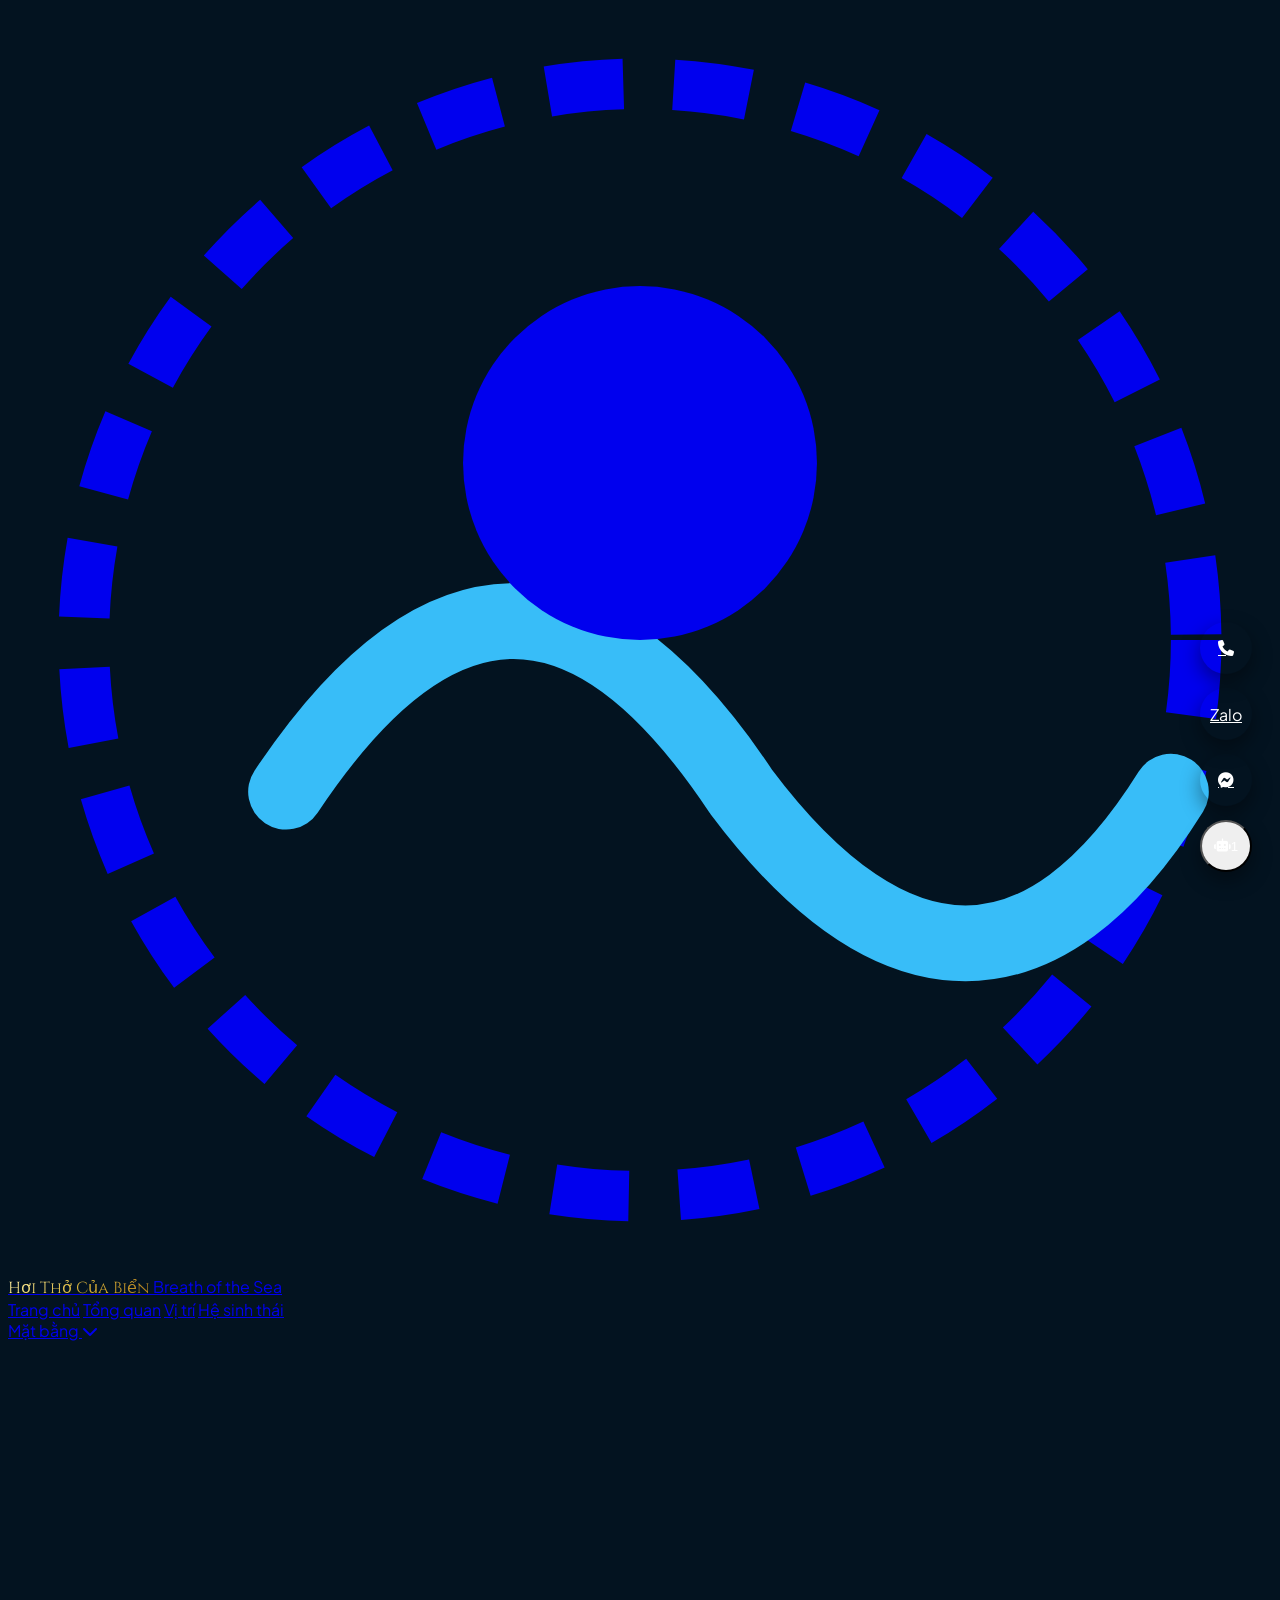
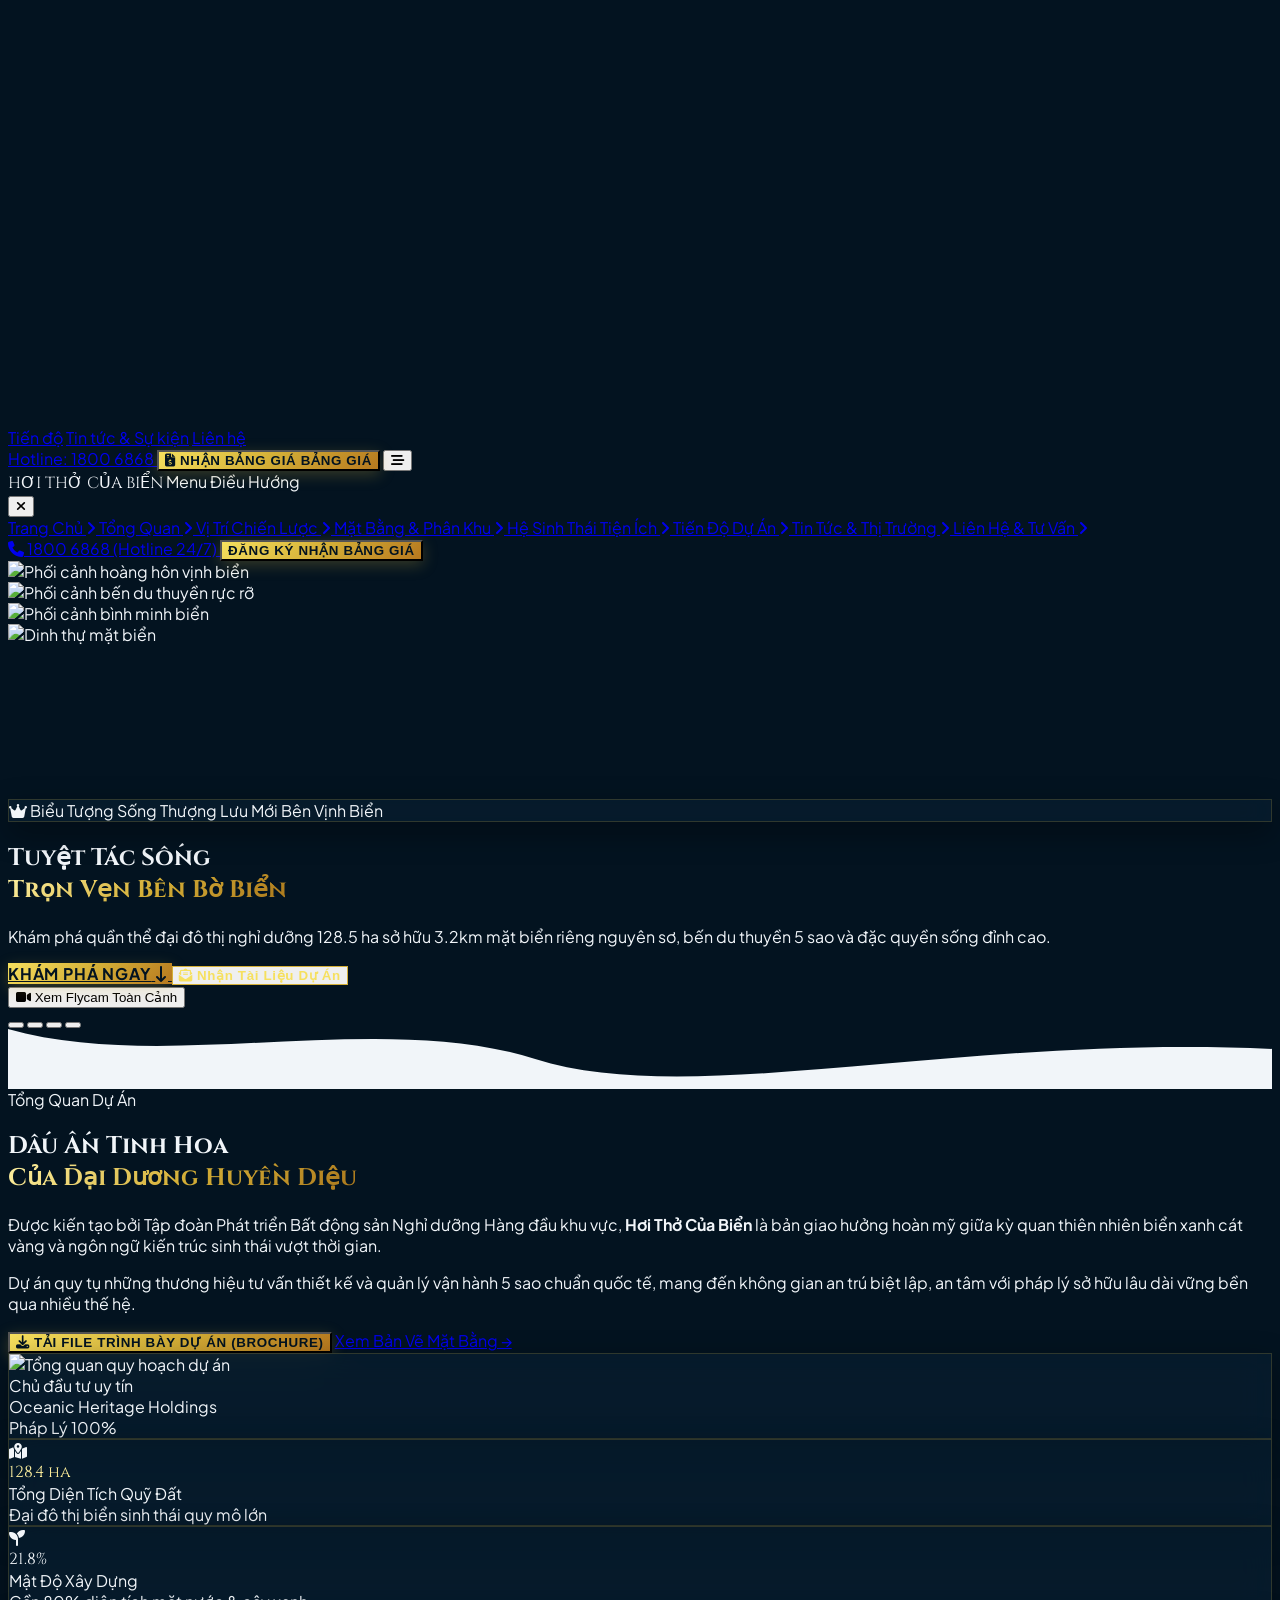
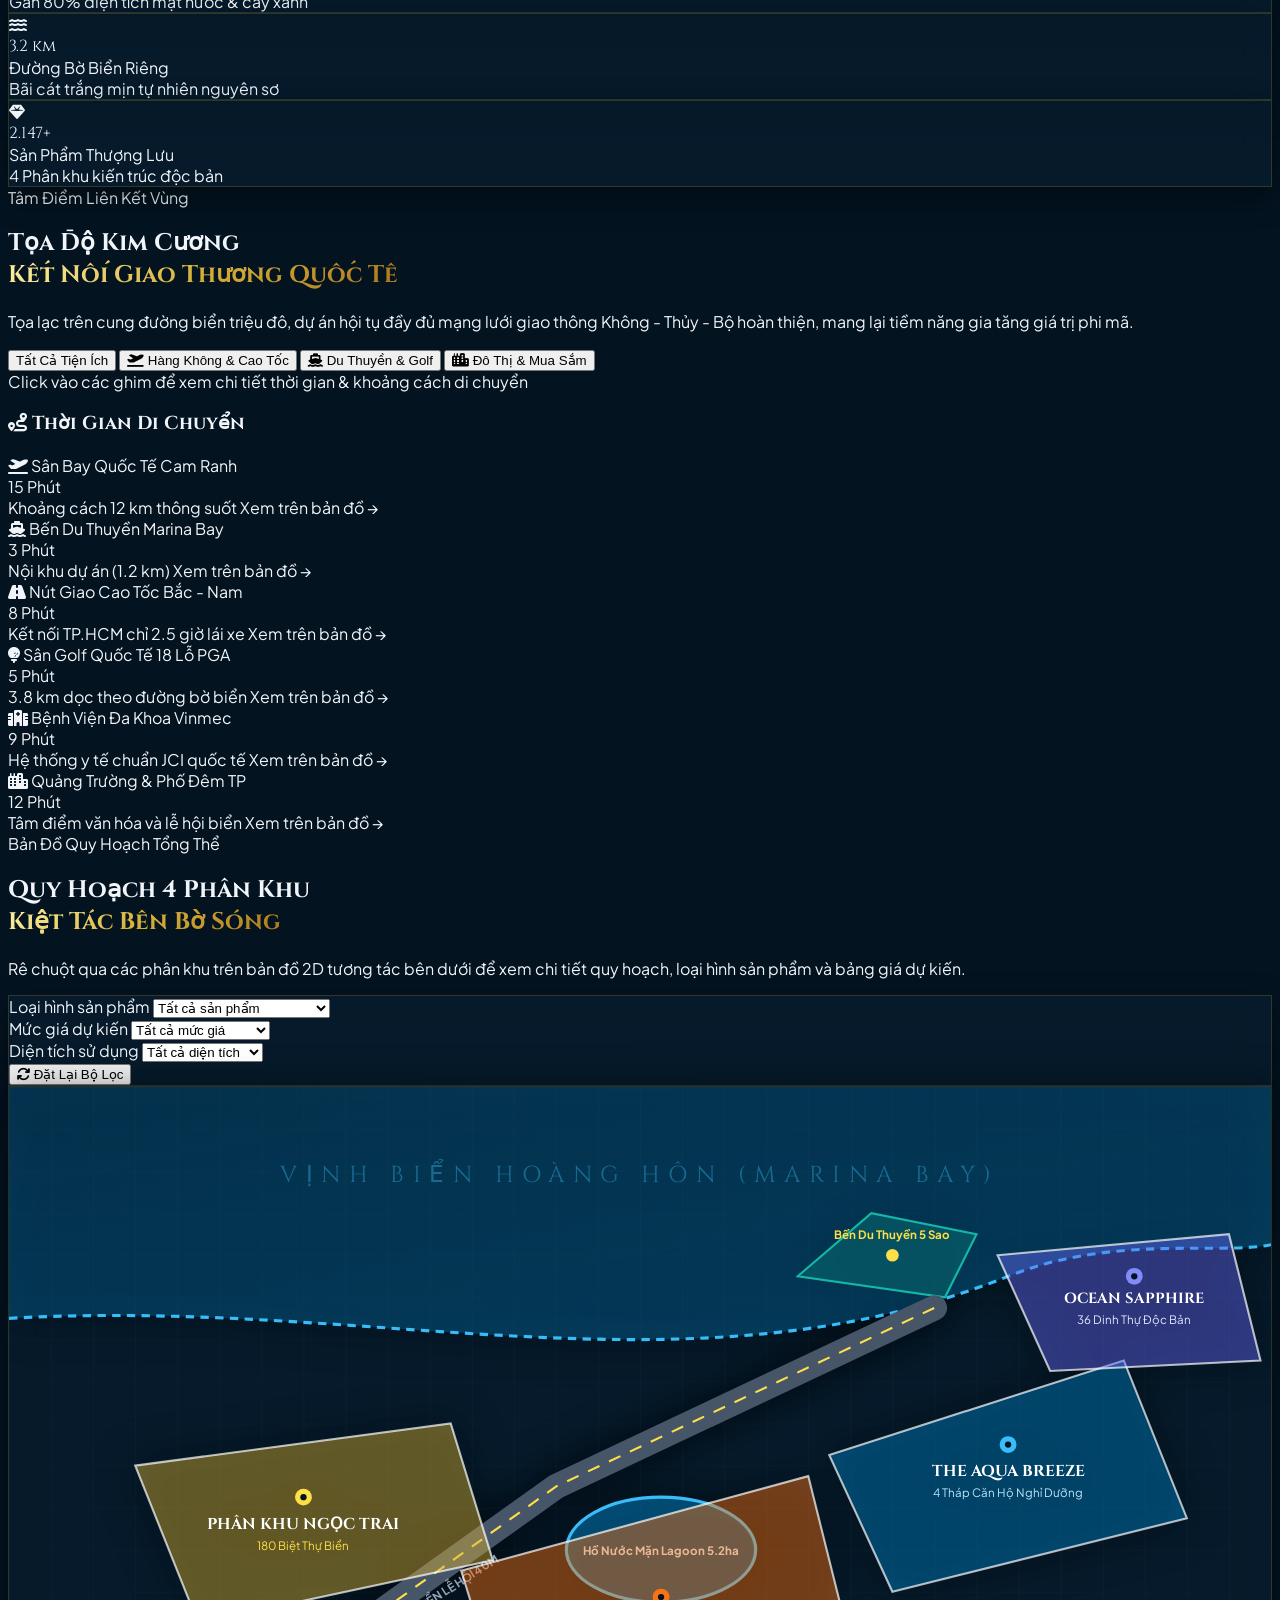
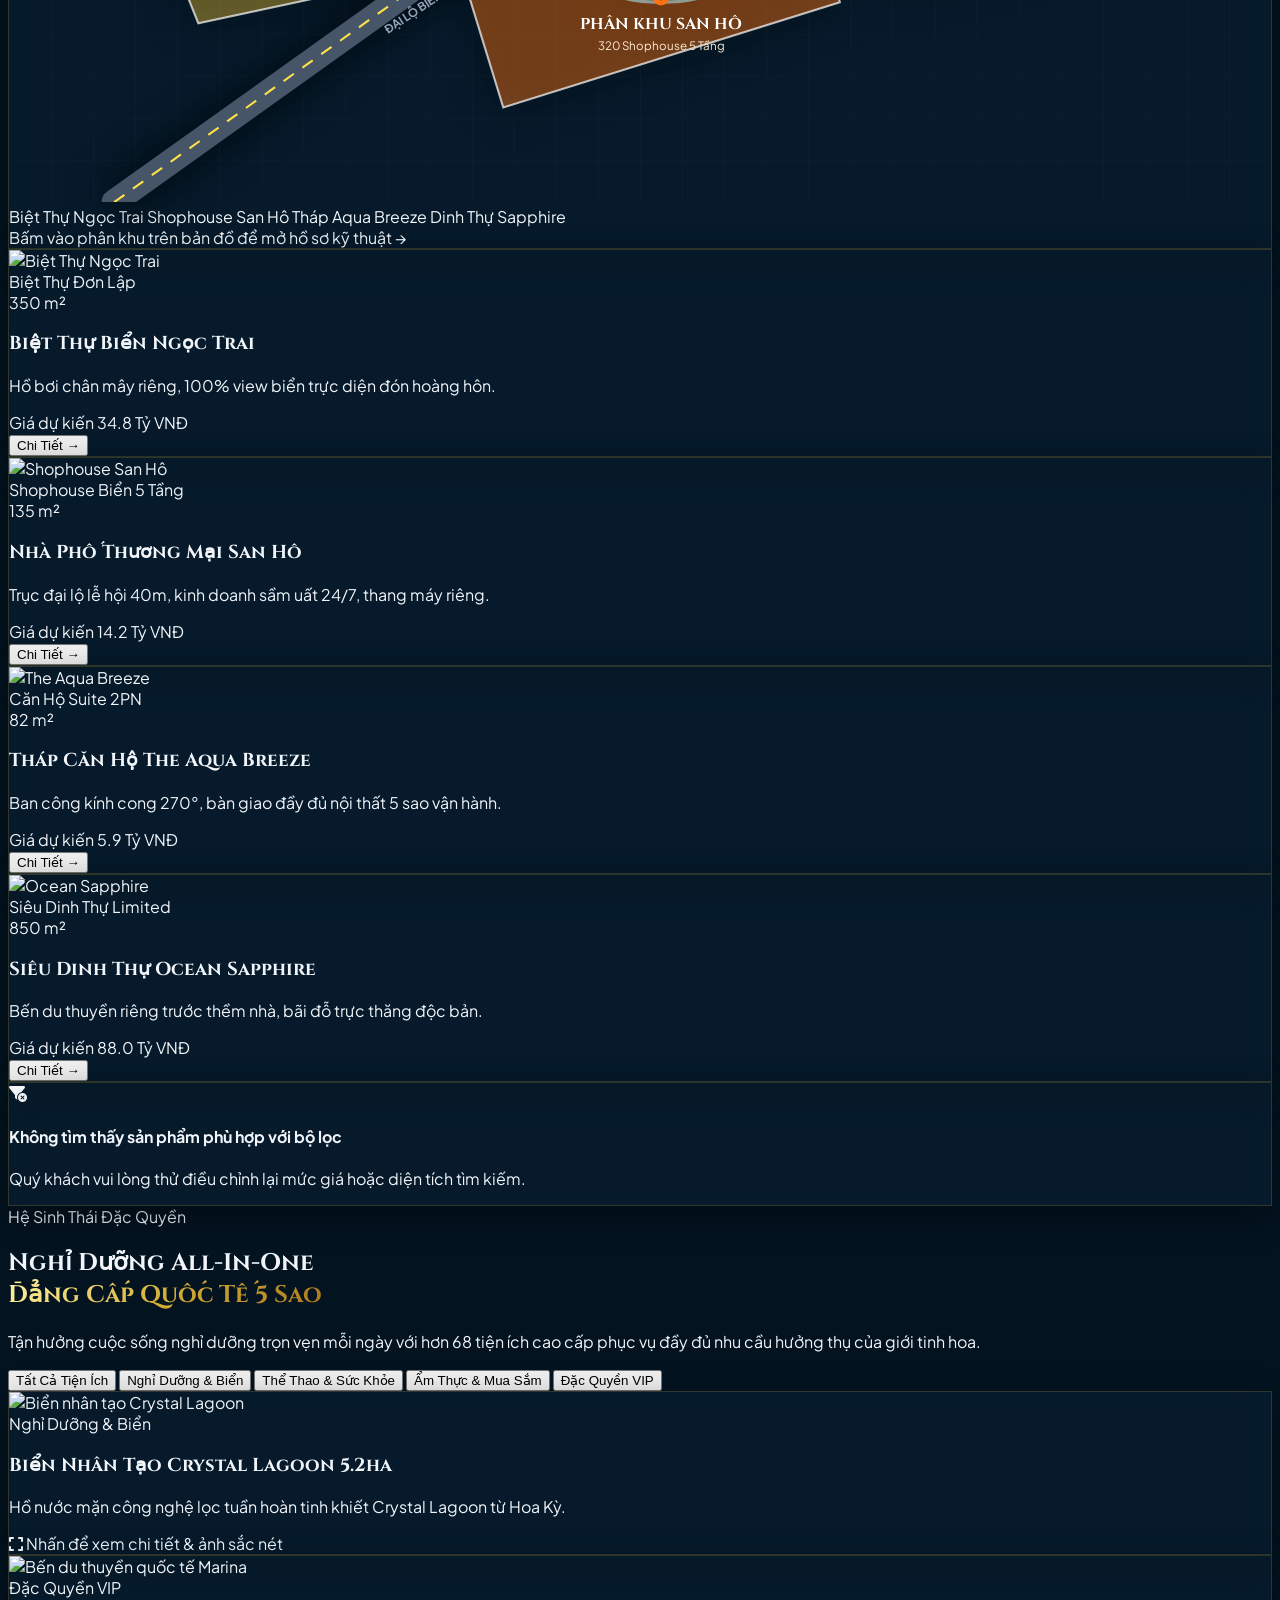
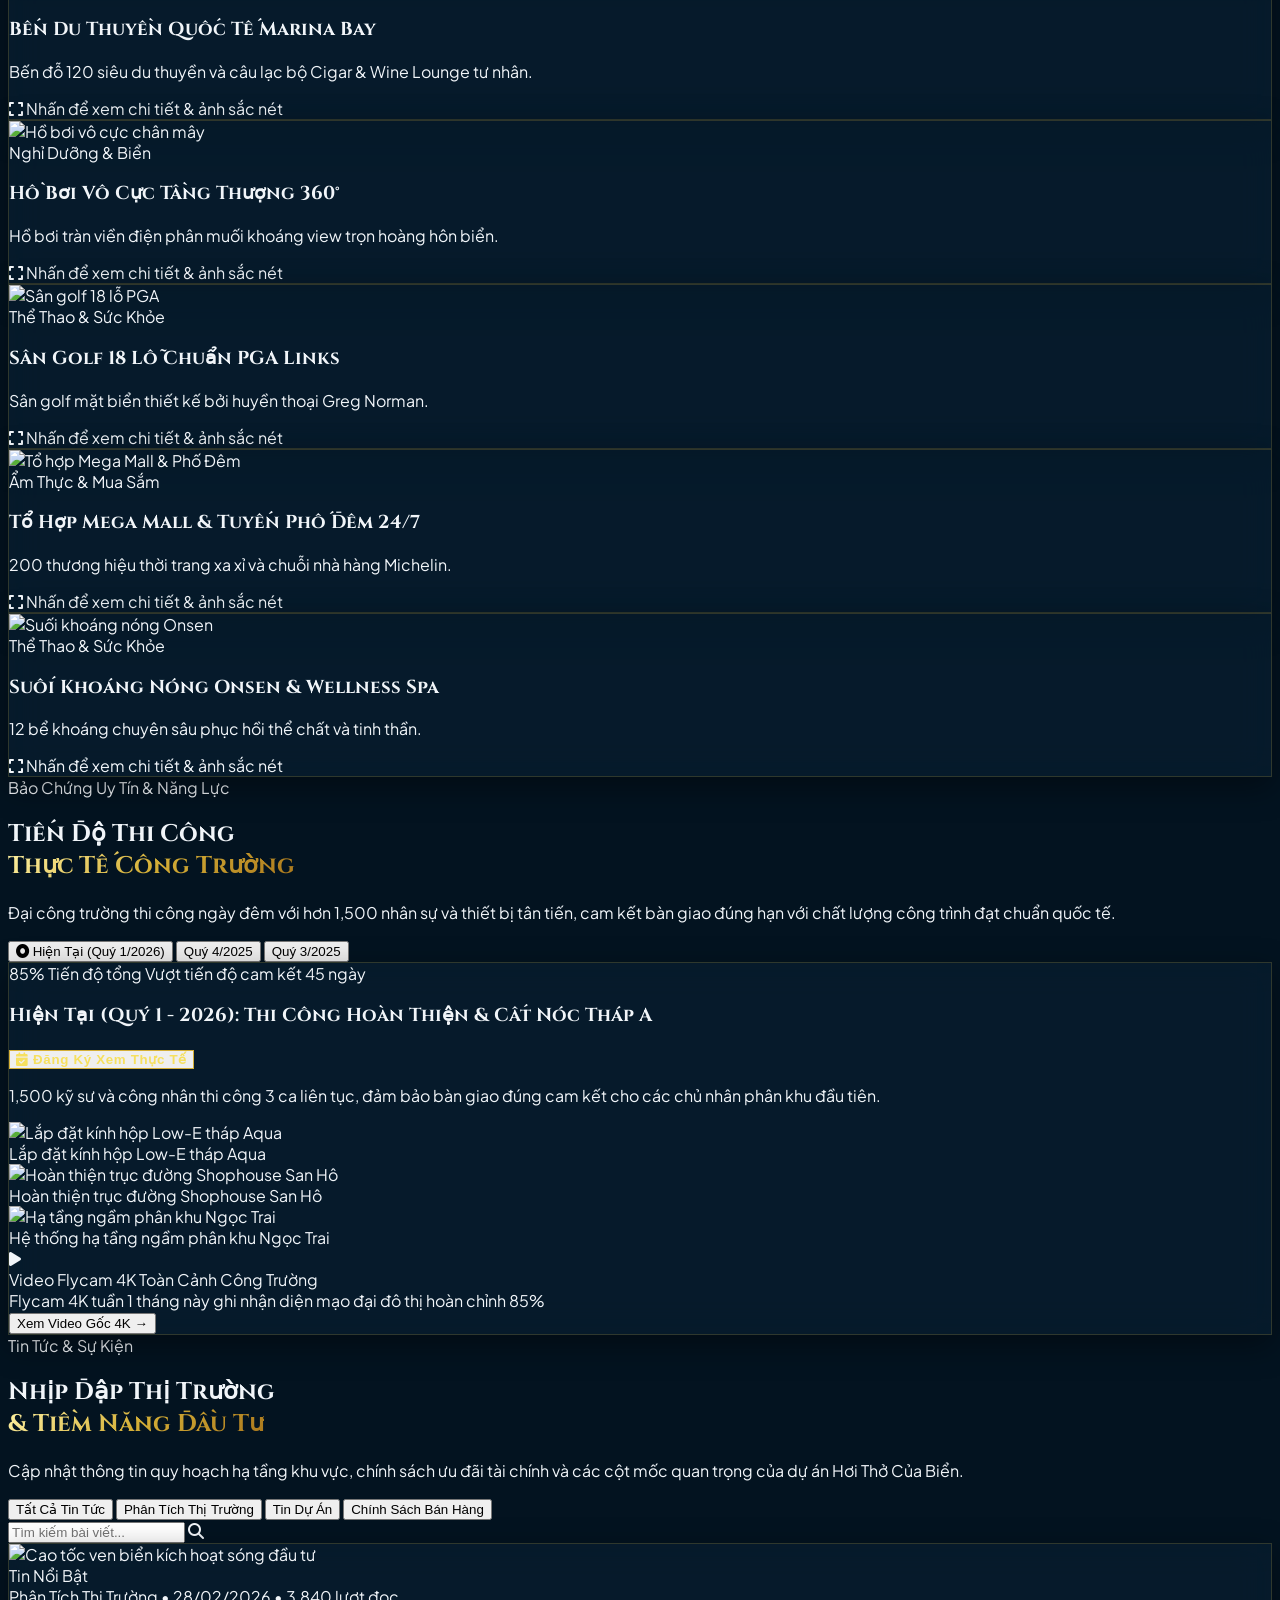
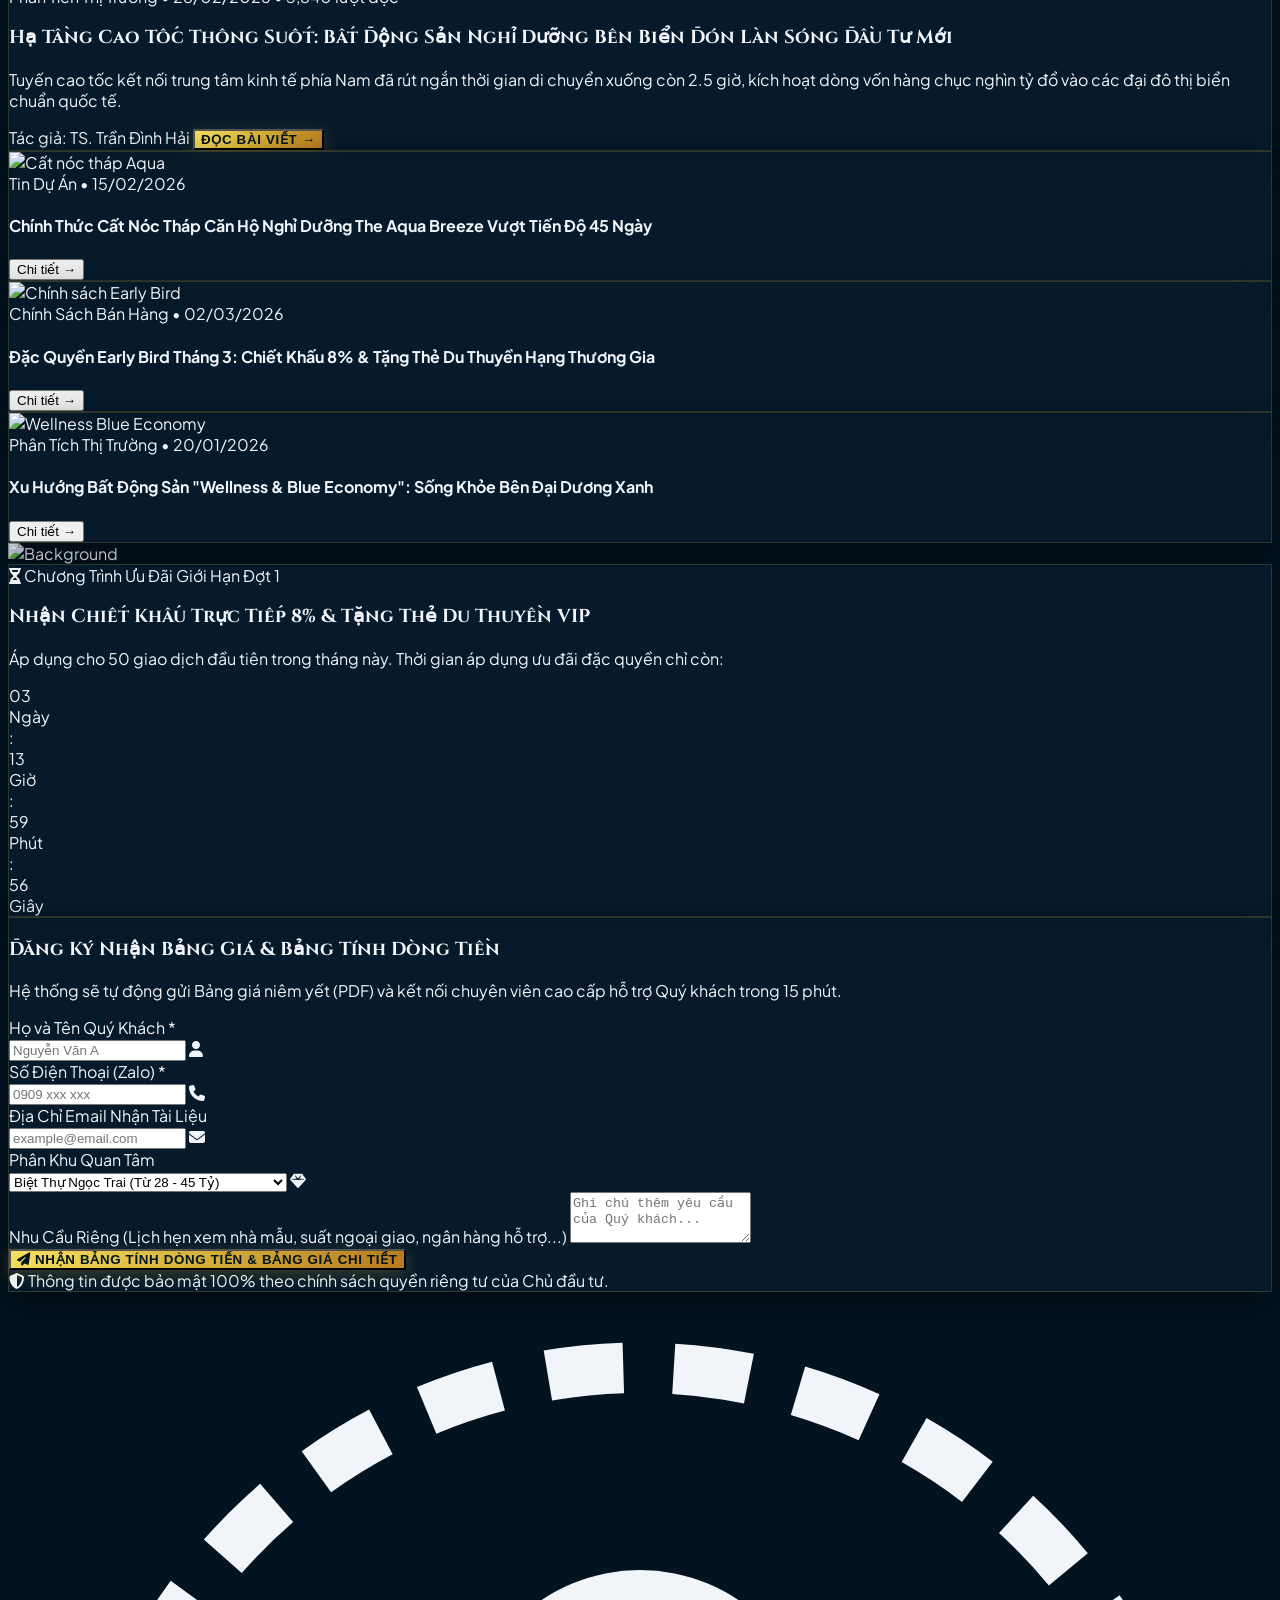
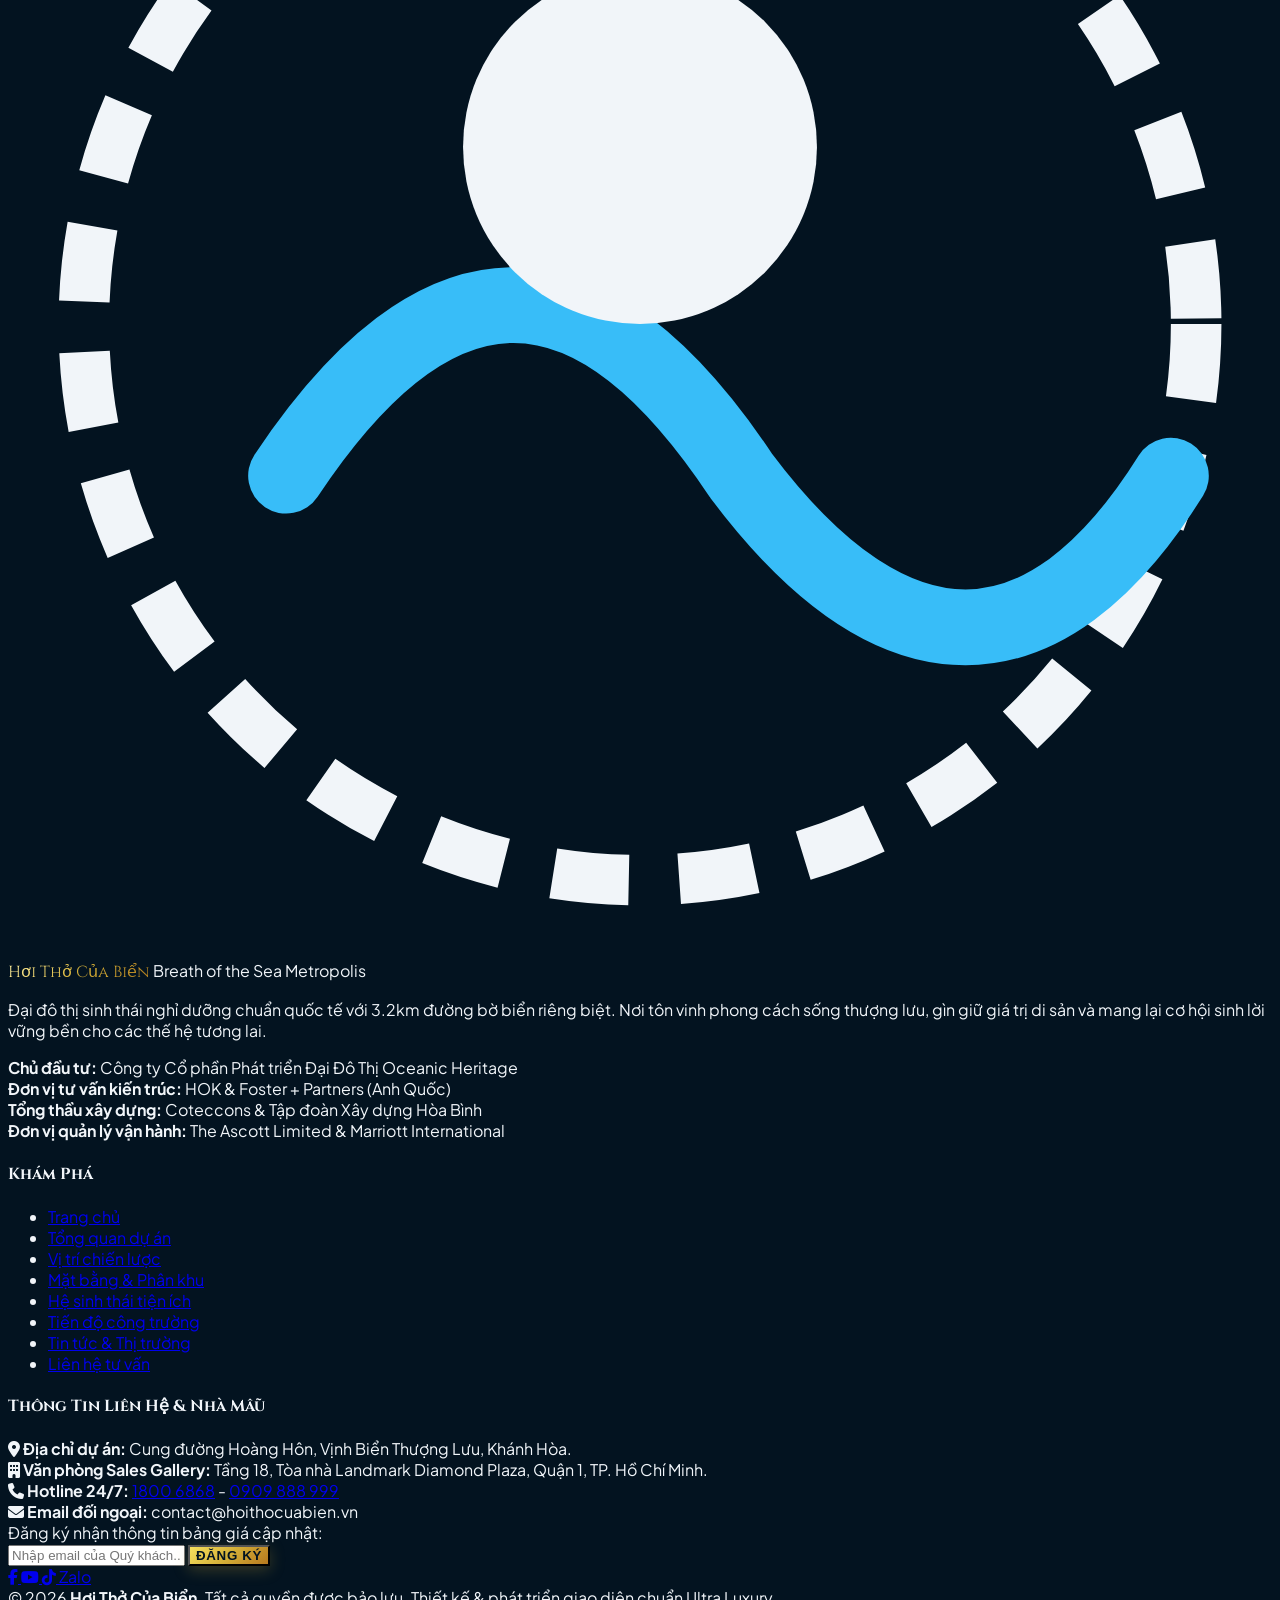
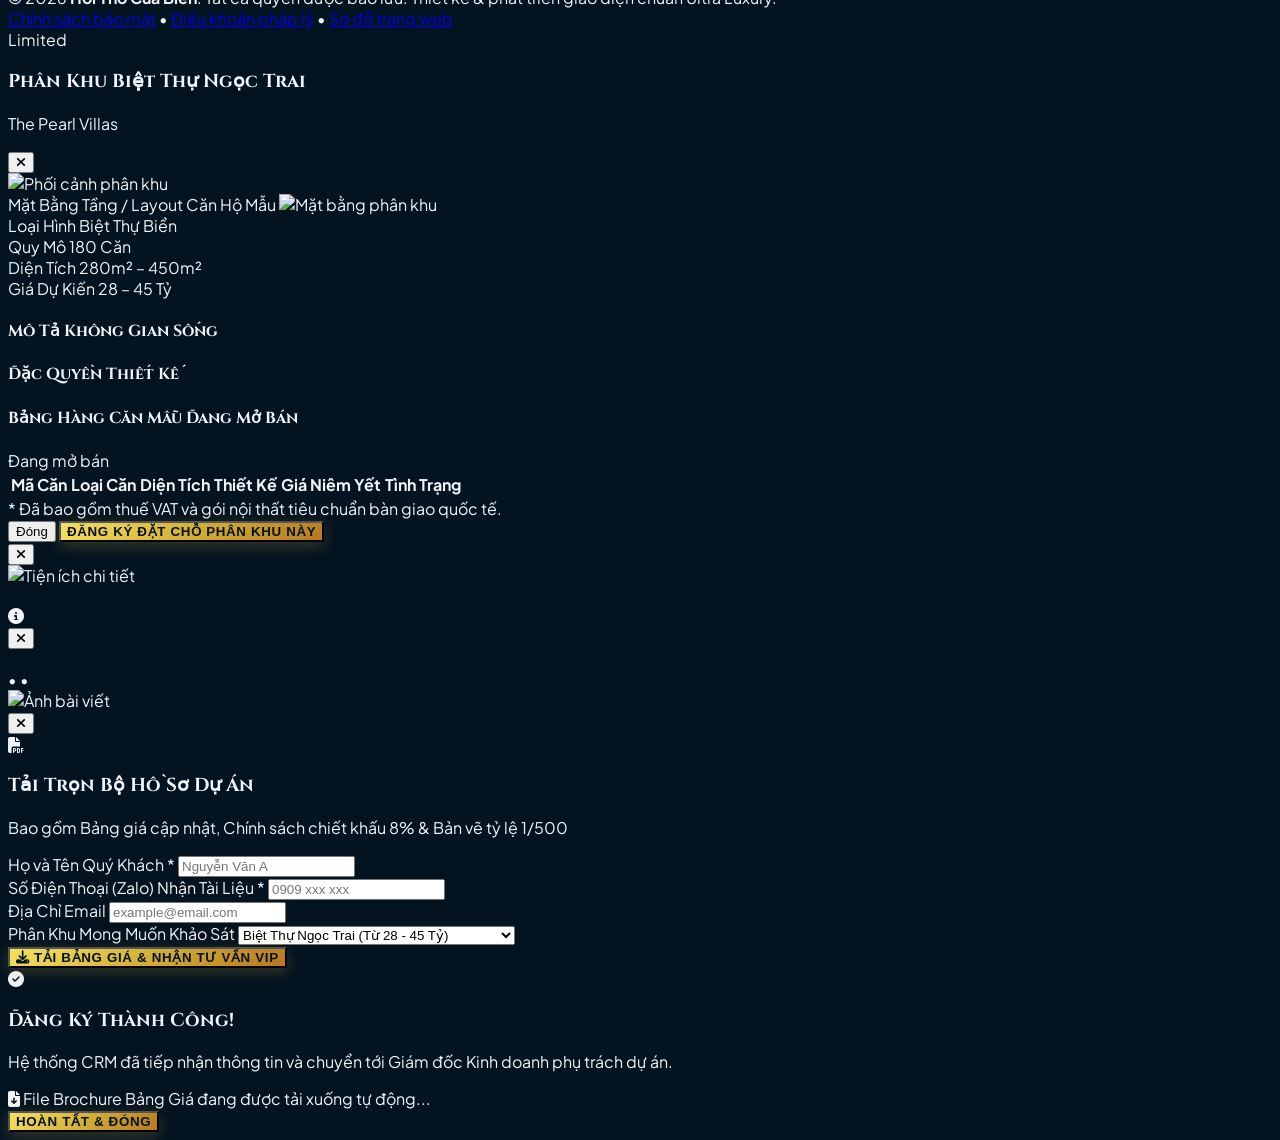
==== commit 419941a4: "Cap nhat code moi" ====
--- a/index.html
+++ b/index.html
@@ -1679,12 +1679,14 @@
             Khám Phá
           </h4>
           <ul class="space-y-2 text-xs text-slate-400">
-            <li><a href="#overview" class="hover:text-gold-400 transition-colors">Tổng quan dự án</a></li>
-            <li><a href="#location" class="hover:text-gold-400 transition-colors">Vị trí chiến lược</a></li>
-            <li><a href="#masterplan" class="hover:text-gold-400 transition-colors">Bản đồ quy hoạch 2D</a></li>
-            <li><a href="#amenities" class="hover:text-gold-400 transition-colors">68 Tiện ích All-in-one</a></li>
-            <li><a href="#progress" class="hover:text-gold-400 transition-colors">Tiến độ công trường</a></li>
-            <li><a href="#news" class="hover:text-gold-400 transition-colors">Tin tức & Thị trường</a></li>
+            <li><a href="index.html" class="hover:text-gold-400 transition-colors">Trang chủ</a></li>
+            <li><a href="tong-quan.html" class="hover:text-gold-400 transition-colors">Tổng quan dự án</a></li>
+            <li><a href="vi-tri.html" class="hover:text-gold-400 transition-colors">Vị trí chiến lược</a></li>
+            <li><a href="mat-bang.html" class="hover:text-gold-400 transition-colors">Mặt bằng & Phân khu</a></li>
+            <li><a href="tien-ich.html" class="hover:text-gold-400 transition-colors">Hệ sinh thái tiện ích</a></li>
+            <li><a href="tien-do.html" class="hover:text-gold-400 transition-colors">Tiến độ công trường</a></li>
+            <li><a href="tin-tuc.html" class="hover:text-gold-400 transition-colors">Tin tức & Thị trường</a></li>
+            <li><a href="lien-he.html" class="hover:text-gold-400 transition-colors">Liên hệ tư vấn</a></li>
           </ul>
         </div>
 
